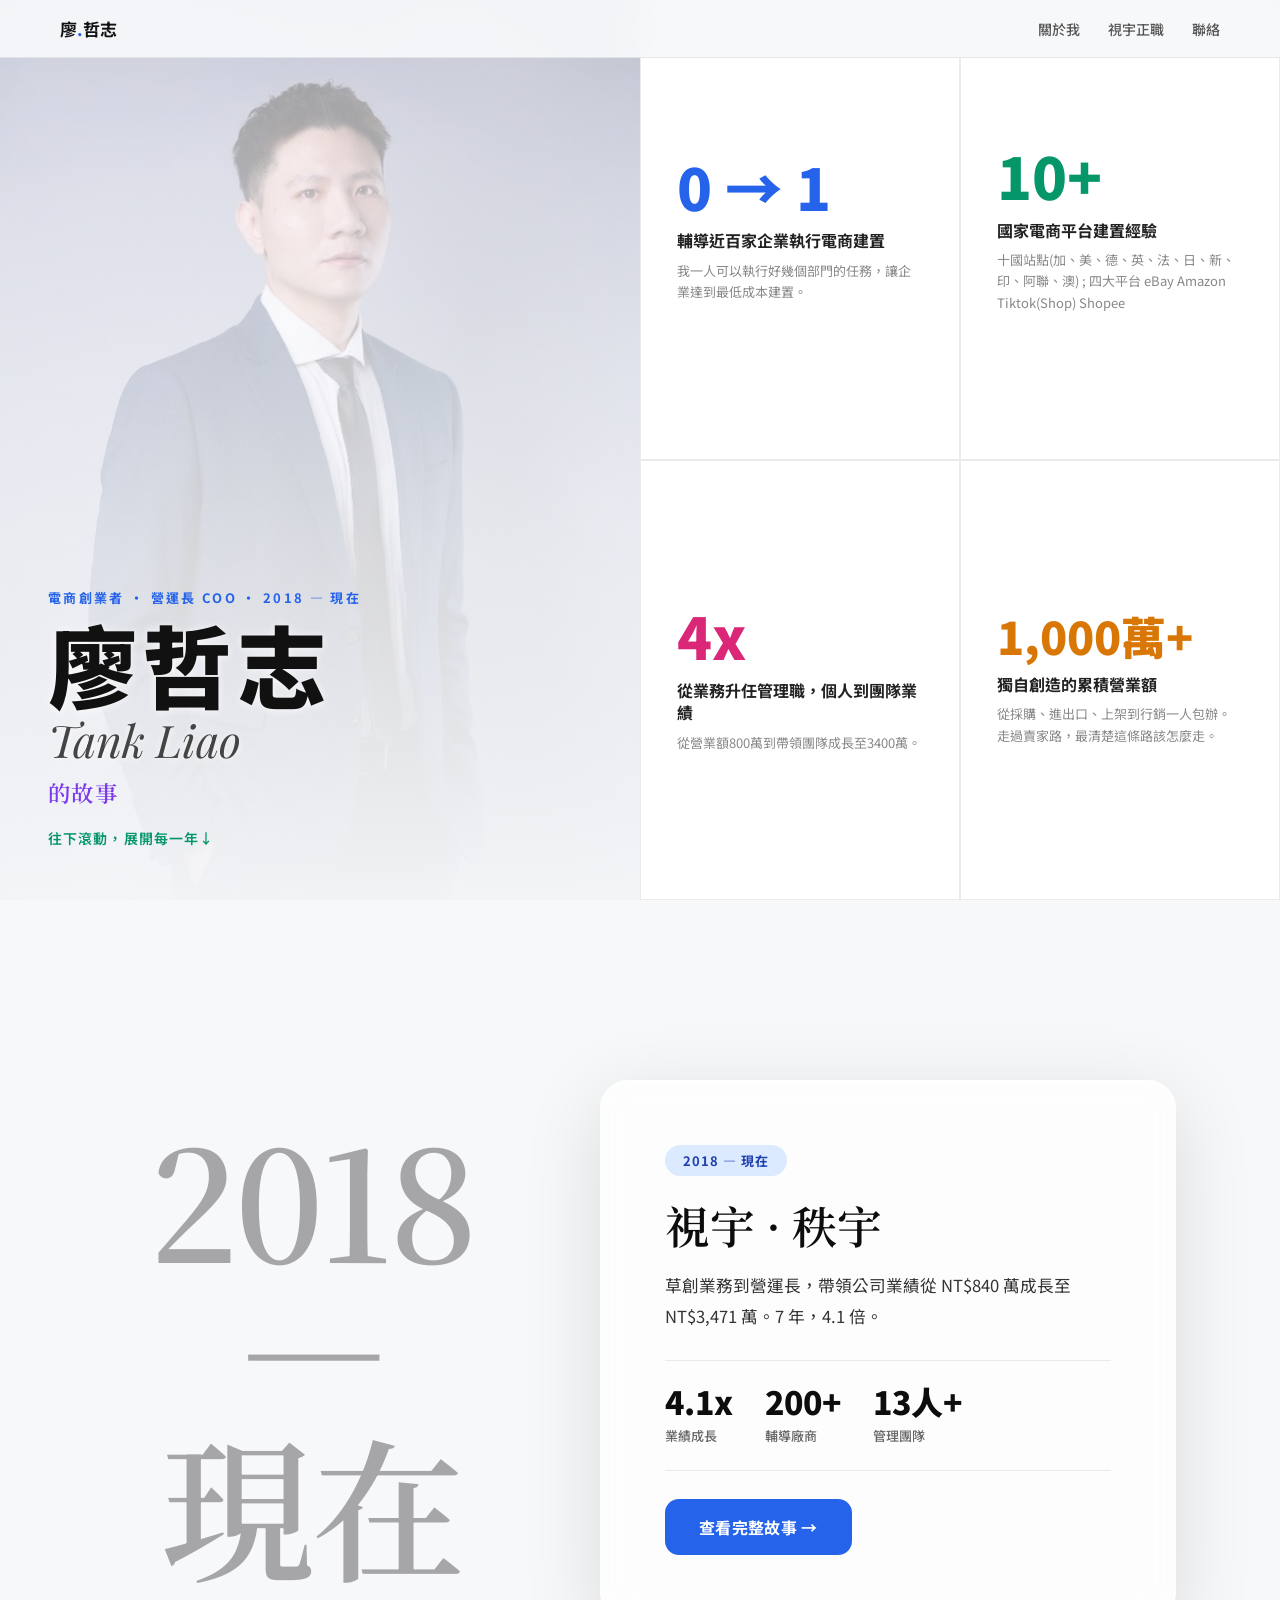
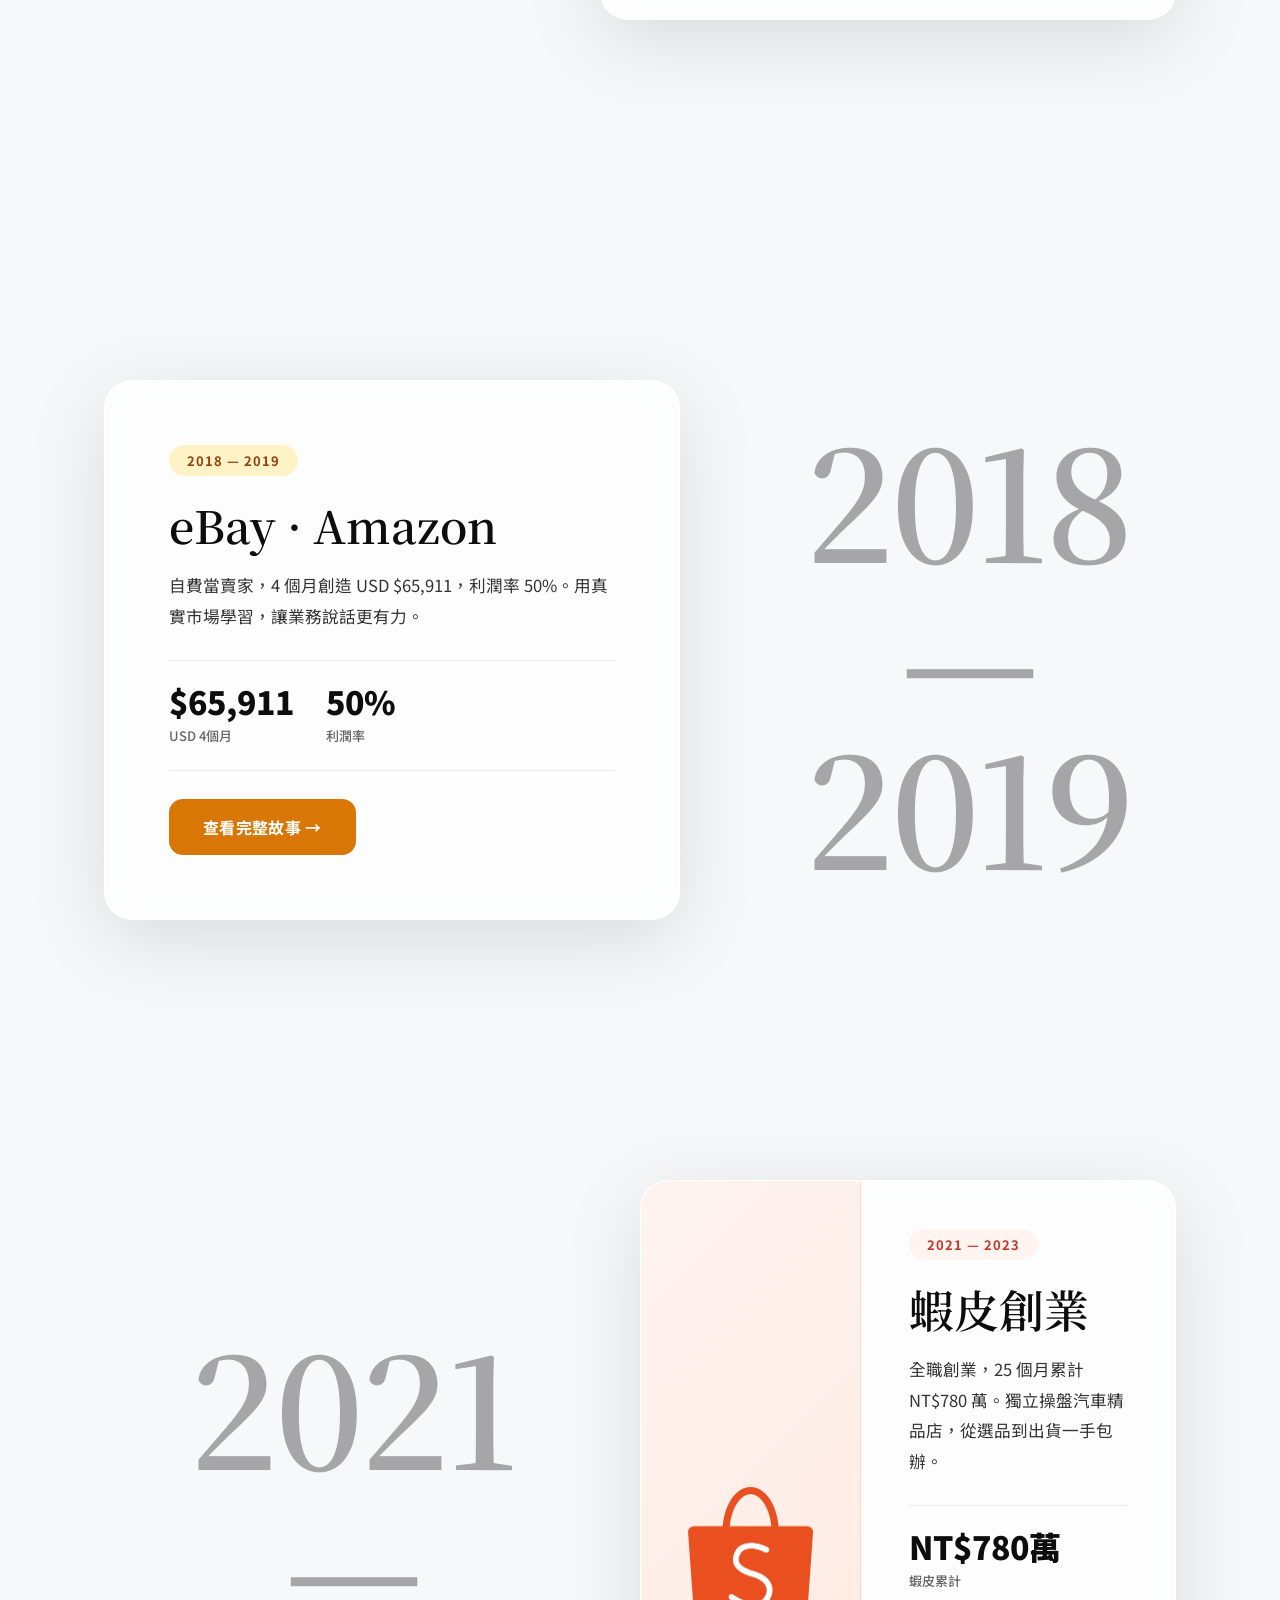
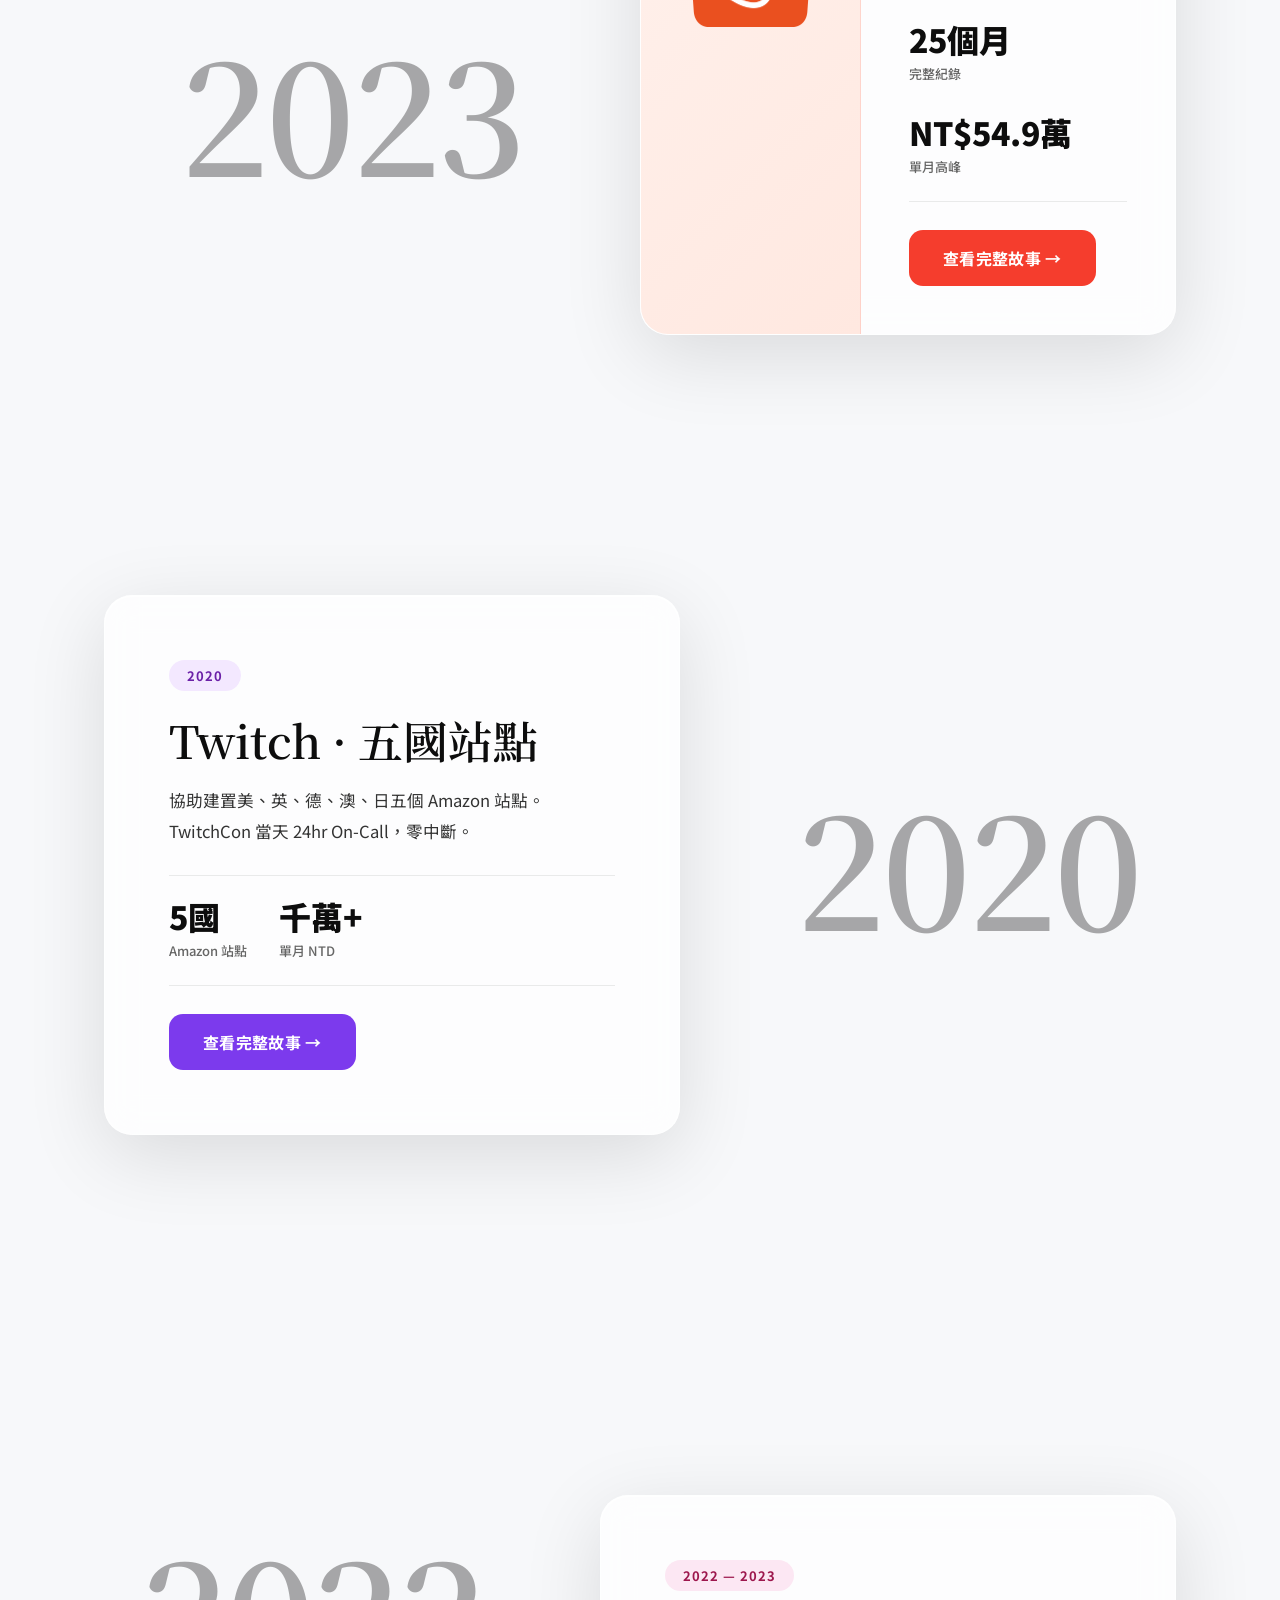
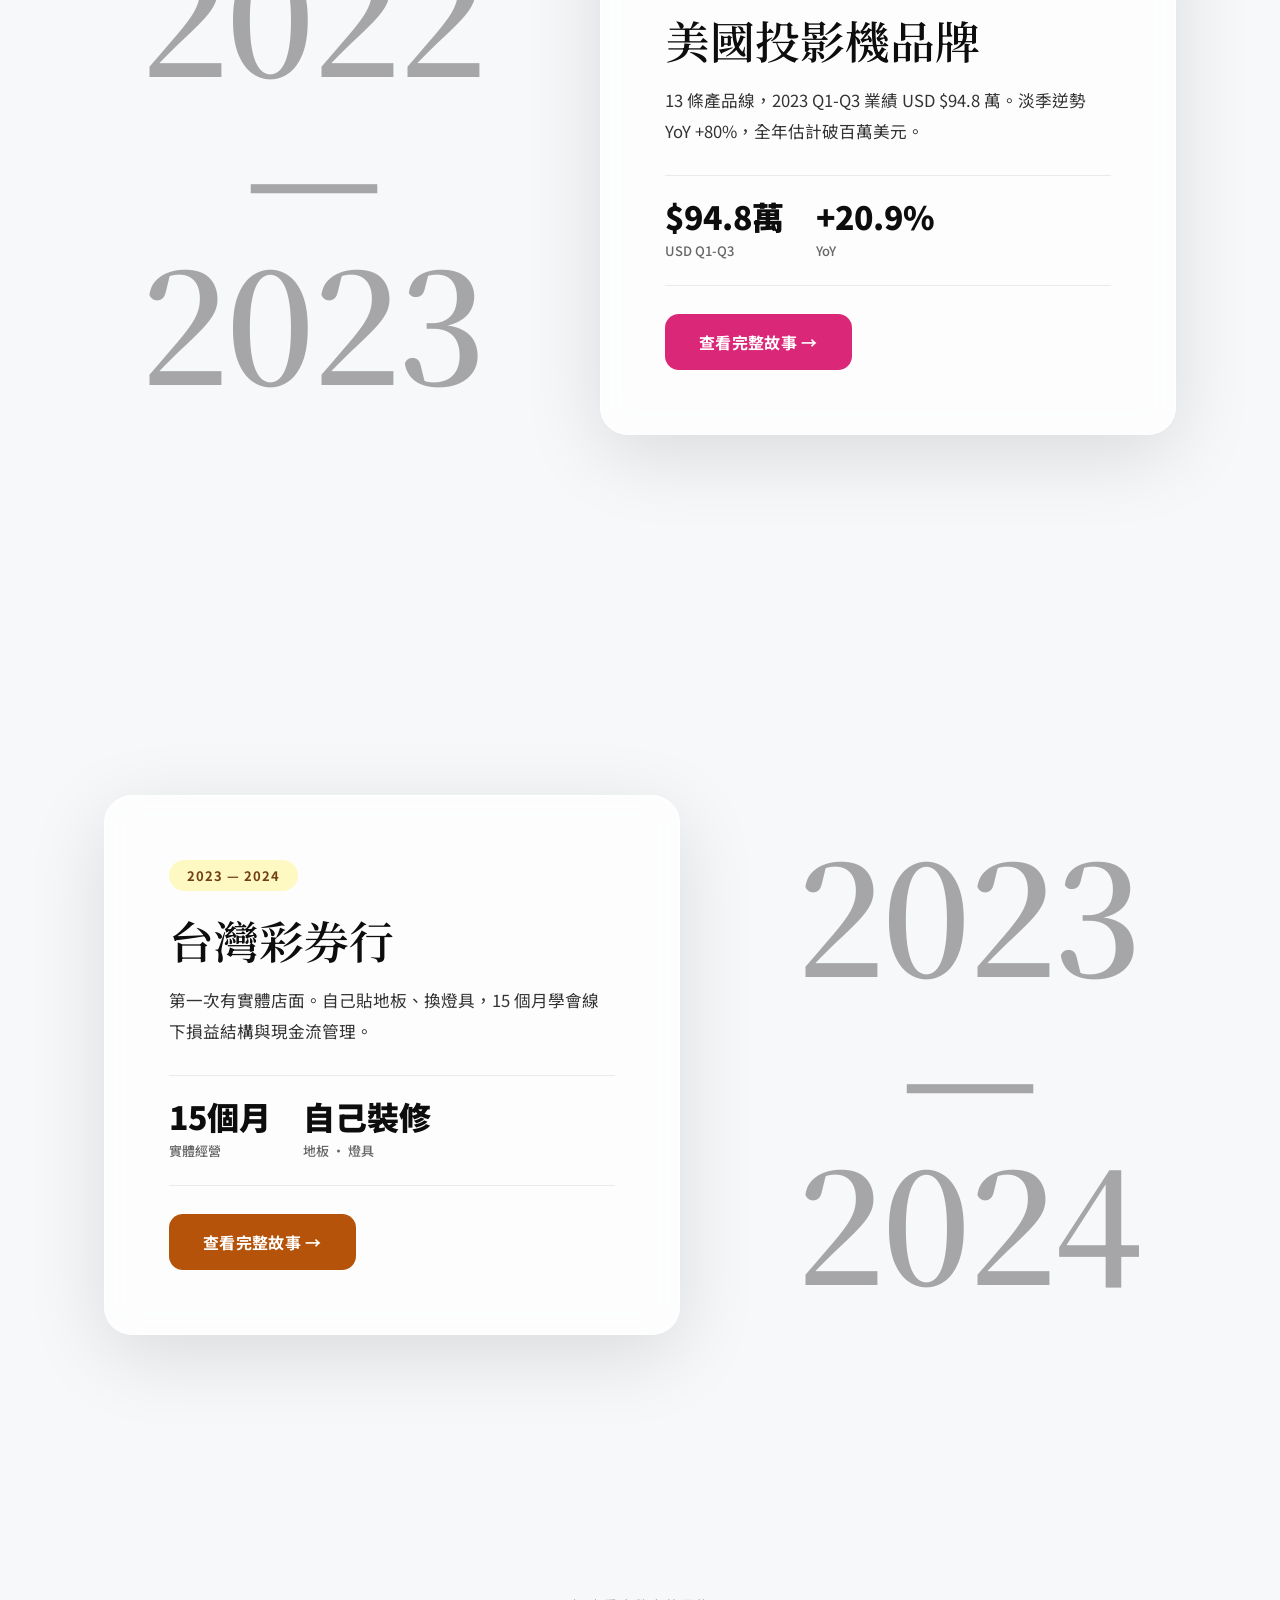
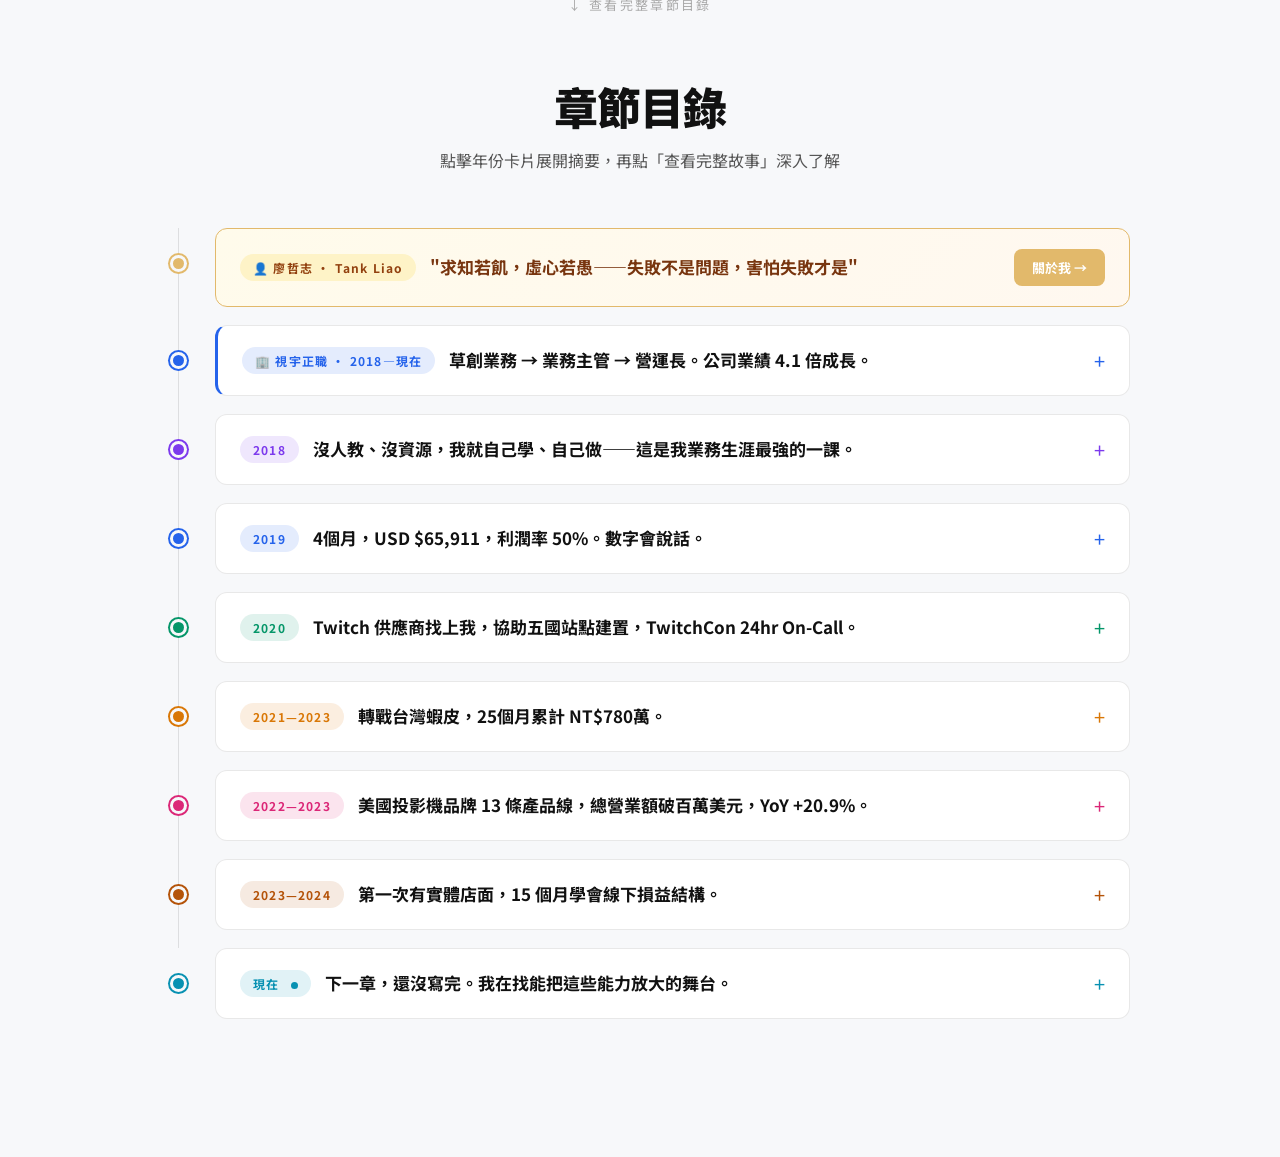
==== index.html @ b60894d0 "Add files via upload" ====
<!DOCTYPE html>
<html lang="zh-TW">
<head>
<meta charset="UTF-8">
<meta name="viewport" content="width=device-width, initial-scale=1.0">
<title>廖哲志 Tank Liao</title>
<link href="https://fonts.googleapis.com/css2?family=Noto+Sans+TC:wght@300;400;500;700;900&family=Noto+Serif+TC:wght@400;600&family=Playfair+Display:ital,wght@1,400;1,700&display=swap" rel="stylesheet">
<link rel="stylesheet" href="style.css">
<style>
*{box-sizing:border-box;margin:0;padding:0;}
body{background:#F7F8FA;font-family:'Noto Sans TC',sans-serif;overflow-x:hidden;}
#pb{position:fixed;top:0;left:0;height:3px;width:0;background:linear-gradient(90deg,#2563eb,#db2777,#d97706);z-index:999;}
.snav{position:fixed;top:0;left:0;right:0;z-index:300;padding:16px 60px;display:flex;align-items:center;justify-content:space-between;background:rgba(247,248,250,0.93);backdrop-filter:blur(20px);border-bottom:1px solid rgba(0,0,0,0.07);}
.snav a.logo{font-size:17px;font-weight:700;color:#111;text-decoration:none;}
.snav a.logo span{color:#2563eb;}
.snav-links{display:flex;gap:28px;}
.snav-links a{font-size:14px;font-weight:500;color:#555;text-decoration:none;transition:color .2s;}
.snav-links a:hover{color:#111;}

/* BIG BG */
.bg{position:fixed;inset:0;z-index:0;display:grid;grid-template-columns:repeat(3,1fr);grid-template-rows:repeat(2,1fr);background:#F7F8FA;pointer-events:none;}
.bc{overflow:hidden;display:flex;align-items:center;justify-content:center;opacity:0.04;filter:grayscale(100%) contrast(0.8);transition:opacity .9s ease,filter .9s ease;}
.bc.lit{opacity:0.6;filter:grayscale(0%) contrast(1.1) drop-shadow(0 0 40px rgba(0,0,0,0.08));}
.bc img{width:100%;height:100%;object-fit:contain;transform:scale(1.3);}
.bc-fb{width:100%;height:100%;display:flex;flex-direction:column;align-items:center;justify-content:center;gap:12px;transform:scale(1.2);}
.bc-fb .t{font-size:clamp(60px,9vw,130px);font-weight:900;letter-spacing:-0.02em;line-height:1;}
.bc-fb .s{font-size:clamp(14px,1.5vw,20px);font-weight:700;letter-spacing:.1em;color:#555;}

/* FG */
.fg{position:relative;z-index:1;}

/* HERO */
.hero{min-height:100vh;display:grid;grid-template-columns:1fr 1fr;align-items:center;padding:0;gap:0;}
.hl{position:relative;height:100vh;overflow:hidden;background:#F7F8FA;}
.hl-photo{width:100%;height:100%;object-fit:cover;object-position:center top;display:block;opacity:0.45;}
.hl-overlay{position:absolute;inset:0;background:linear-gradient(to bottom,rgba(247,248,250,0.15) 0%,rgba(247,248,250,0.7) 60%,rgba(247,248,250,0.95) 100%);}
.hl-text{position:absolute;bottom:52px;left:48px;right:48px;}
.eyebrow{font-size:13px;font-weight:700;letter-spacing:.18em;text-transform:uppercase;color:#2563eb;margin-bottom:12px;}
.name-zh{font-family:'Noto Sans TC',sans-serif;font-size:clamp(3rem,7vw,6rem);font-weight:900;color:#111;letter-spacing:.05em;line-height:1;margin-bottom:6px;text-shadow:0 1px 8px rgba(255,255,255,0.8);}
.name-en{font-family:'Playfair Display',serif;font-style:italic;font-size:clamp(1.4rem,3.5vw,2.8rem);font-weight:400;color:#444;margin-bottom:12px;line-height:1.1;text-shadow:0 1px 6px rgba(255,255,255,0.8);}
.subtitle{font-family:'Noto Serif TC',serif;font-size:clamp(1rem,1.8vw,1.4rem);font-weight:600;color:#7c3aed;letter-spacing:.06em;margin-bottom:20px;}
.quote{font-family:'Noto Serif TC',serif;font-size:clamp(14px,1.4vw,17px);font-style:italic;color:#666;border-left:4px solid #e2b96b;padding:4px 0 4px 18px;line-height:2;margin-bottom:40px;max-width:460px;}
.shint{display:flex;flex-direction:column;align-items:flex-start;gap:8px;font-size:14px;color:#059669;letter-spacing:.08em;font-weight:600;}
.sline{display:none;}.shint span::after{content:" ↓";animation:bob 2s ease-in-out infinite;display:inline-block;}
@keyframes bob{0%,100%{opacity:.4;transform:scaleY(1);}50%{opacity:1;transform:scaleY(1.3);}}

.hr{display:grid;grid-template-columns:1fr 1fr;height:100vh;}
.sc{background:#fff;border:0.5px solid rgba(0,0,0,0.08);padding:44px 36px;display:flex;flex-direction:column;justify-content:center;transition:background .2s;position:relative;}
.sc:hover{background:#f8f9ff;}
.sv{font-size:clamp(32px,4.5vw,58px);font-weight:900;line-height:1;margin-bottom:14px;}
.sl{font-size:16px;color:#222;font-weight:700;line-height:1.4;margin-bottom:8px;}
.sc-tip{font-size:13px;color:#888;line-height:1.65;}

/* STORY */
.ss{min-height:100vh;display:grid;grid-template-columns:1fr 1fr;align-items:center;padding:60px 5%;gap:0;}
.ss-yr{display:flex;align-items:center;justify-content:center;padding:40px;}
.ss-yr-txt{font-family:'Noto Serif TC',serif;font-size:clamp(5rem,12vw,10rem);font-weight:600;color:#111;opacity:0.35;line-height:1;letter-spacing:-0.02em;text-align:center;user-select:none;}
.ss-card{display:flex;align-items:center;justify-content:center;padding:40px;}
.ss.even .ss-yr{order:2;}
.ss.even .ss-card{order:1;}
.scard{
  width:45vw;max-width:600px;min-width:320px;
  background:rgba(255,255,255,0.75);
  backdrop-filter:blur(16px);
  -webkit-backdrop-filter:blur(16px);
  border:1px solid rgba(255,255,255,0.55);
  border-radius:28px;
  padding:4rem;
  box-shadow:0 20px 80px rgba(0,0,0,0.12),inset 0 1px 0 rgba(255,255,255,0.8);
  opacity:0;transform:translateY(40px);
  transition:opacity .7s ease,transform .7s ease;
}
.scard.visible{opacity:1;transform:translateY(0);}
.stag{display:inline-block;font-size:13px;font-weight:700;letter-spacing:.08em;padding:6px 18px;border-radius:100px;margin-bottom:22px;}
.stit{font-family:'Noto Serif TC',serif;font-size:clamp(2rem,3.5vw,3rem);font-weight:600;color:#0d0d0d;margin-bottom:18px;line-height:1.2;}
.sdesc{font-size:clamp(1rem,1.3vw,1.25rem);color:#333;line-height:1.85;margin-bottom:28px;}
.snums{display:flex;gap:32px;padding:24px 0;border-top:1px solid rgba(0,0,0,0.08);border-bottom:1px solid rgba(0,0,0,0.08);margin-bottom:28px;flex-wrap:wrap;}
.snum strong{font-size:clamp(1.6rem,2.5vw,2.2rem);font-weight:900;color:#0d0d0d;display:block;margin-bottom:5px;line-height:1;}
.snum span{font-size:13px;color:#666;font-weight:500;}
.sbtn{display:inline-flex;align-items:center;gap:10px;padding:16px 34px;color:#fff;font-size:16px;font-weight:700;border-radius:14px;text-decoration:none;transition:opacity .2s,transform .2s;letter-spacing:.02em;}
.sbtn:hover{opacity:.88;transform:translateY(-3px);}
.divider{text-align:center;padding:80px 20px 20px;font-size:13px;color:#aaa;letter-spacing:.18em;}

/* TIMELINE */
.tls{padding:40px 60px 120px;max-width:1100px;margin:0 auto;}
.tlh{text-align:center;margin-bottom:56px;}
.tlh h2{font-family:'Noto Sans TC',sans-serif;font-size:clamp(28px,4vw,44px);font-weight:900;letter-spacing:-.02em;color:#111;}
.tlh p{font-size:16px;color:#555;margin-top:10px;}
.chs{display:flex;flex-direction:column;}
.ch{position:relative;border-left:1px solid rgba(0,0,0,0.1);margin-left:28px;padding-left:36px;padding-bottom:4px;}
.ch:last-child{border-left-color:transparent;}
.ch::before{content:'';position:absolute;left:-6px;top:30px;width:11px;height:11px;border-radius:50%;background:var(--dc);box-shadow:0 0 0 3px #F7F8FA,0 0 0 5px var(--dc);z-index:1;}
.ch.open::before{box-shadow:0 0 0 3px #F7F8FA,0 0 12px var(--dc),0 0 0 5px var(--dc);}
.chcard{background:#fff;border:1px solid rgba(0,0,0,0.09);border-radius:12px;margin-bottom:14px;overflow:hidden;transition:border-color .25s,box-shadow .25s;}
.chcard:hover{border-color:var(--dc);}
.ch.open .chcard{border-color:var(--dc);box-shadow:0 0 24px -8px var(--dc);}
.ctop{display:grid;grid-template-columns:auto 1fr auto;gap:14px;align-items:center;padding:20px 24px;cursor:pointer;user-select:none;}
.cyr{font-size:12px;font-weight:700;letter-spacing:.1em;color:var(--dc);background:color-mix(in srgb,var(--dc) 12%,transparent);padding:5px 13px;border-radius:100px;white-space:nowrap;flex-shrink:0;}
.cpunch{font-size:clamp(14px,1.6vw,17px);font-weight:700;line-height:1.4;color:#111;}
.ctog{font-size:20px;color:var(--dc);flex-shrink:0;transition:transform .35s cubic-bezier(.34,1.56,.64,1);}
.ch.open .ctog{transform:rotate(45deg);}
.exp{max-height:0;overflow:hidden;transition:max-height .5s cubic-bezier(.16,1,.3,1);}
.ch.open .exp{max-height:400px;}
.expin{border-top:1px solid rgba(0,0,0,0.07);padding:18px 24px 22px;display:grid;grid-template-columns:1fr auto;gap:18px;align-items:end;}
.exsum{font-size:15px;line-height:1.85;color:#333;}
.exsum strong{color:#111;font-weight:700;}
.exkpis{display:flex;flex-wrap:wrap;gap:8px;margin-top:12px;}
.exkpi{font-size:12px;padding:4px 12px;border-radius:100px;background:color-mix(in srgb,var(--dc) 10%,transparent);color:var(--dc);font-weight:600;}
.dlink{display:inline-flex;align-items:center;gap:7px;padding:11px 20px;background:var(--dc);color:#fff;font-size:13px;font-weight:700;border-radius:8px;text-decoration:none;white-space:nowrap;flex-shrink:0;transition:opacity .2s,transform .2s;}
.dlink:hover{opacity:.88;transform:translateY(-2px);}
.pulse{display:inline-block;width:7px;height:7px;border-radius:50%;background:var(--dc);margin-left:7px;vertical-align:middle;animation:p 1.8s ease-in-out infinite;}
@keyframes p{0%,100%{opacity:1}50%{opacity:.2}}
.reveal{opacity:0;transform:translateY(20px);transition:opacity .6s ease,transform .6s ease;}
.reveal.visible{opacity:1;transform:translateY(0);}

.ss-shopee .ss-card{padding:20px 40px 20px 0;}
.scard-shopee{width:100%;max-width:780px;padding:0;overflow:hidden;}
.shopee-inner{display:grid;grid-template-columns:220px 1fr;min-height:420px;}
.shopee-logo-col{background:linear-gradient(135deg,#fff4f0,#ffe8e0);display:flex;align-items:center;justify-content:center;padding:40px 24px;border-right:1px solid rgba(245,61,45,0.15);flex-shrink:0;}
.shopee-logo-box{display:flex;flex-direction:column;align-items:center;justify-content:center;width:100%;height:100%;}
.shopee-logo-box img{width:140px;height:140px;object-fit:contain;}
.shopee-logo-fallback{display:flex;flex-direction:column;align-items:center;justify-content:center;}
.shopee-content-col{padding:3rem 3rem;}

@media(max-width:900px){
  .snav{padding:14px 20px;}.snav-links{display:none;}
  .hero{grid-template-columns:1fr;padding:80px 6% 60px;gap:40px;}
  .hero{grid-template-columns:1fr;}
  .hl{height:60vh;}
  .hr{grid-template-columns:1fr 1fr;height:auto;}
  .sc{padding:28px 20px;}
  .sv{font-size:clamp(26px,6vw,40px);}
  .ss{grid-template-columns:1fr;padding:40px 5%;}
  .ss-yr{display:none;}
  .ss-card{padding:20px;}
  .ss.even .ss-card{order:0;}
  .ss-shopee .ss-card{padding:0 !important;}
  .shopee-inner{grid-template-columns:1fr;}
  .shopee-logo-col{padding:32px;min-height:180px;}
  .shopee-content-col{padding:1.75rem;}
  .scard{width:100%;min-width:0;padding:2rem 1.75rem;}
  .stit{font-size:1.8rem;}
  .sdesc{font-size:1rem;}
  .snum strong{font-size:1.5rem;}
  .tls{padding:20px 20px 80px;}
  .ctop{grid-template-columns:1fr auto;}.cyr{display:none;}
  .expin{grid-template-columns:1fr;}.dlink{width:100%;justify-content:center;}
}
</style>
</head>
<body>
<div id="pb"></div>

<!-- BIG BG GRID -->
<div class="bg" id="bg">
  <div class="bc" id="bc0">
    <img src="images/logo-siyu.png" alt=""
      onerror="this.parentNode.innerHTML='<div class=bc-fb><div class=t style=color:#2563eb>秩宇</div><div class=s>WISER</div></div>'">
  </div>
  <div class="bc" id="bc1">
    <img src="images/logo-ebay.png" alt=""
      onerror="this.parentNode.innerHTML='<div class=bc-fb><div class=t style=color:#e53238>eBay</div></div>'">
  </div>
  <div class="bc" id="bc2">
    <img src="images/logo-amazon.png" alt=""
      onerror="this.parentNode.innerHTML='<div class=bc-fb><div class=t style=color:#ff9900>amazon</div></div>'">
  </div>
  <div class="bc" id="bc3">
    <img src="images/logo-twitch.png" alt=""
      onerror="this.parentNode.innerHTML='<div class=bc-fb><div class=t style=color:#9147ff>Twitch</div></div>'">
  </div>
  <div class="bc" id="bc4">
    <img src="images/logo-projector.jpg" alt=""
      onerror="this.parentNode.innerHTML='<div class=bc-fb><div class=t>📽</div><div class=s>投影幕品牌</div></div>'">
  </div>
  <div class="bc" id="bc5">
    <img src="images/logo-lottery.jpg" alt=""
      onerror="this.parentNode.innerHTML='<div class=bc-fb><div class=t>🎫</div><div class=s>台灣彩券</div></div>'">
  </div>
</div>

<!-- FG -->
<div class="fg">
  <nav class="snav">
    <a href="index.html" class="logo">廖<span>.</span>哲志</a>
    <div class="snav-links">
      <a href="about.html">關於我</a>
      <a href="siyu.html">視宇正職</a>
      <a href="contact.html">聯絡</a>
    </div>
  </nav>

  <section class="hero" id="hero">
    <div class="hl">
      <img class="hl-photo" src="images/profile-photo.jpg" alt="廖哲志 Tank Liao">
      <div class="hl-overlay"></div>
      <div class="hl-text">
        <div class="eyebrow">電商創業者 · 營運長 COO · 2018 — 現在</div>
        <div class="name-zh">廖哲志</div>
        <div class="name-en">Tank Liao</div>
        <div class="subtitle">的故事</div>
        <div class="shint"><span>往下滾動，展開每一年</span><div class="sline"></div></div>
      </div>
    </div>
    <div class="hr">
      <div class="sc" style="border-bottom:0.5px solid rgba(0,0,0,0.08);border-right:0.5px solid rgba(0,0,0,0.08);">
        <div class="sv" style="color:#2563eb">0 → 1</div>
        <div class="sl">輔導近百家企業執行電商建置</div>
        <div class="sc-tip">我一人可以執行好幾個部門的任務，讓企業達到最低成本建置。</div>
      </div>
      <div class="sc" style="border-bottom:0.5px solid rgba(0,0,0,0.08);">
        <div class="sv" style="color:#059669">10+</div>
        <div class="sl">國家電商平台建置經驗</div>
        <div class="sc-tip">十國站點(加、美、德、英、法、日、新、印、阿聯、澳) ; 四大平台 eBay Amazon Tiktok(Shop) Shopee</div>
      </div>
      <div class="sc" style="border-right:0.5px solid rgba(0,0,0,0.08);">
        <div class="sv" style="color:#db2777">4x</div>
        <div class="sl">從業務升任管理職，個人到團隊業績</div>
        <div class="sc-tip">從營業額800萬到帶領團隊成長至3400萬。</div>
      </div>
      <div class="sc">
        <div class="sv" style="color:#d97706;font-size:clamp(26px,3.5vw,46px)">1,000萬+</div>
        <div class="sl">獨自創造的累積營業額</div>
        <div class="sc-tip">從採購、進出口、上架到行銷一人包辦。走過賣家路，最清楚這條路該怎麼走。</div>
      </div>
    </div>
  </section>

  <!-- s1: odd → yr left, card right | logos: 0(視宇) -->
  <section class="ss" data-target-logos="0">
    <div class="ss-yr"><div class="ss-yr-txt">2018<br>—<br>現在</div></div>
    <div class="ss-card"><div class="scard">
      <div class="stag" style="background:#dbeafe;color:#1e40af">2018 — 現在</div>
      <div class="stit">視宇 · 秩宇</div>
      <div class="sdesc">草創業務到營運長，帶領公司業績從 NT$840 萬成長至 NT$3,471 萬。7 年，4.1 倍。</div>
      <div class="snums">
        <div class="snum"><strong>4.1x</strong><span>業績成長</span></div>
        <div class="snum"><strong>200+</strong><span>輔導廠商</span></div>
        <div class="snum"><strong>13人+</strong><span>管理團隊</span></div>
      </div>
      <a href="siyu.html" class="sbtn" style="background:#2563eb">查看完整故事 →</a>
    </div></div>
  </section>

  <!-- s2: even → card left, yr right | logos: 1(eBay)+2(Amazon) -->
  <section class="ss even" data-target-logos="1,2">
    <div class="ss-card"><div class="scard">
      <div class="stag" style="background:#fef3c7;color:#92400e">2018 — 2019</div>
      <div class="stit">eBay · Amazon</div>
      <div class="sdesc">自費當賣家，4 個月創造 USD $65,911，利潤率 50%。用真實市場學習，讓業務說話更有力。</div>
      <div class="snums">
        <div class="snum"><strong>$65,911</strong><span>USD 4個月</span></div>
        <div class="snum"><strong>50%</strong><span>利潤率</span></div>
      </div>
      <a href="2019.html" class="sbtn" style="background:#d97706">查看完整故事 →</a>
    </div></div>
    <div class="ss-yr"><div class="ss-yr-txt">2018<br>—<br>2019</div></div>
  </section>

  <!-- s3: 蝦皮特殊版型 — 左側年份浮水印 + 右側寬卡(內含蝦皮logo) -->
  <section class="ss ss-shopee" data-target-logos="">
    <div class="ss-yr"><div class="ss-yr-txt">2021<br>—<br>2023</div></div>
    <div class="ss-card ss-card-wide"><div class="scard scard-shopee">
      <div class="shopee-inner">
        <div class="shopee-logo-col">
          <div class="shopee-logo-box">
            <img src="images/logo-shopee.png" alt="蝦皮"
              onerror="this.style.display='none';this.nextElementSibling.style.display='flex'">
            <div class="shopee-logo-fallback" style="display:none;">
              <div style="font-size:clamp(3rem,6vw,5.5rem);font-weight:900;color:#f53d2d;line-height:1;">蝦皮</div>
              <div style="font-size:clamp(0.9rem,1.5vw,1.2rem);font-weight:700;color:#ff6633;letter-spacing:.1em;margin-top:8px;">Shopee</div>
            </div>
          </div>
        </div>
        <div class="shopee-content-col">
          <div class="stag" style="background:#fff4f0;color:#c0392b">2021 — 2023</div>
          <div class="stit">蝦皮創業</div>
          <div class="sdesc">全職創業，25 個月累計 NT$780 萬。獨立操盤汽車精品店，從選品到出貨一手包辦。</div>
          <div class="snums">
            <div class="snum"><strong>NT$780萬</strong><span>蝦皮累計</span></div>
            <div class="snum"><strong>25個月</strong><span>完整紀錄</span></div>
            <div class="snum"><strong>NT$54.9萬</strong><span>單月高峰</span></div>
          </div>
          <a href="shopee.html" class="sbtn" style="background:#f53d2d">查看完整故事 →</a>
        </div>
      </div>
    </div></div>
  </section>

  <!-- s4: even → card left, yr right | logos: 2(Amazon)+3(Twitch) -->
  <section class="ss even" data-target-logos="2,3">
    <div class="ss-card"><div class="scard">
      <div class="stag" style="background:#f3e8ff;color:#6b21a8">2020</div>
      <div class="stit">Twitch · 五國站點</div>
      <div class="sdesc">協助建置美、英、德、澳、日五個 Amazon 站點。TwitchCon 當天 24hr On-Call，零中斷。</div>
      <div class="snums">
        <div class="snum"><strong>5國</strong><span>Amazon 站點</span></div>
        <div class="snum"><strong>千萬+</strong><span>單月 NTD</span></div>
      </div>
      <a href="2020.html" class="sbtn" style="background:#7c3aed">查看完整故事 →</a>
    </div></div>
    <div class="ss-yr"><div class="ss-yr-txt">2020</div></div>
  </section>

  <!-- s5: odd → yr left, card right | logos: 4(投影幕)+2(Amazon) -->
  <section class="ss" data-target-logos="2,4">
    <div class="ss-yr"><div class="ss-yr-txt">2022<br>—<br>2023</div></div>
    <div class="ss-card"><div class="scard">
      <div class="stag" style="background:#fce7f3;color:#9d174d">2022 — 2023</div>
      <div class="stit">美國投影機品牌</div>
      <div class="sdesc">13 條產品線，2023 Q1-Q3 業績 USD $94.8 萬。淡季逆勢 YoY +80%，全年估計破百萬美元。</div>
      <div class="snums">
        <div class="snum"><strong>$94.8萬</strong><span>USD Q1-Q3</span></div>
        <div class="snum"><strong>+20.9%</strong><span>YoY</span></div>
      </div>
      <a href="us-client.html" class="sbtn" style="background:#db2777">查看完整故事 →</a>
    </div></div>
  </section>

  <!-- s6: even → card left, yr right | logos: 5(彩券) -->
  <section class="ss even" data-target-logos="5">
    <div class="ss-card"><div class="scard">
      <div class="stag" style="background:#fef9c3;color:#713f12">2023 — 2024</div>
      <div class="stit">台灣彩券行</div>
      <div class="sdesc">第一次有實體店面。自己貼地板、換燈具，15 個月學會線下損益結構與現金流管理。</div>
      <div class="snums">
        <div class="snum"><strong>15個月</strong><span>實體經營</span></div>
        <div class="snum"><strong>自己裝修</strong><span>地板 · 燈具</span></div>
      </div>
      <a href="lottery.html" class="sbtn" style="background:#b45309">查看完整故事 →</a>
    </div></div>
    <div class="ss-yr"><div class="ss-yr-txt">2023<br>—<br>2024</div></div>
  </section>

  <div class="divider">↓ 查看完整章節目錄</div>

  <div class="tls" id="tlSection">
    <div class="tlh reveal"><h2>章節目錄</h2><p>點擊年份卡片展開摘要，再點「查看完整故事」深入了解</p></div>
    <div class="chs">

      <div class="ch reveal" style="--dc:#e2b96b">
        <div class="chcard" style="background:linear-gradient(135deg,#fffbeb,#fff8f0);border:1.5px solid #e2b96b;">
          <div class="ctop" style="cursor:default;">
            <div class="cyr" style="color:#92400e;background:#fef3c7;">👤 廖哲志 · Tank Liao</div>
            <div class="cpunch" style="color:#78350f;">"求知若飢，虛心若愚——失敗不是問題，害怕失敗才是"</div>
            <a href="about.html" style="display:inline-flex;align-items:center;gap:6px;padding:9px 18px;background:#e2b96b;color:#fff;font-size:13px;font-weight:700;border-radius:8px;text-decoration:none;white-space:nowrap;flex-shrink:0;">關於我 →</a>
          </div>
        </div>
      </div>

      <div class="ch reveal" style="--dc:#2563eb">
        <div class="chcard" style="border-left:3px solid #2563eb;">
          <div class="ctop" onclick="toggle(this)">
            <div class="cyr">🏢 視宇正職 · 2018—現在</div>
            <div class="cpunch">草創業務 → 業務主管 → 營運長。公司業績 4.1 倍成長。</div>
            <div class="ctog">+</div>
          </div>
          <div class="exp"><div class="expin">
            <div><div class="exsum">2018年加入視宇，2023年回歸升任<strong>業務主管</strong>，2024年升任<strong>營運長（COO）</strong>。回歸當年 YoY <strong>+86.5%</strong>。</div>
            <div class="exkpis"><span class="exkpi">NT$3,471萬 2025</span><span class="exkpi">+86.5% 回歸當年</span><span class="exkpi">COO</span></div></div>
            <a href="siyu.html" class="dlink">查看完整故事 →</a>
          </div></div>
        </div>
      </div>

      <div class="ch reveal" style="--dc:#7c3aed">
        <div class="chcard"><div class="ctop" onclick="toggle(this)">
          <div class="cyr">2018</div>
          <div class="cpunch">沒人教、沒資源，我就自己學、自己做——這是我業務生涯最強的一課。</div>
          <div class="ctog">+</div>
        </div><div class="exp"><div class="expin">
          <div><div class="exsum">自費成為 <strong>Amazon + eBay 賣家</strong>，用真實虧損和獲利逼自己搞懂每一個環節。</div>
          <div class="exkpis"><span class="exkpi">Amazon</span><span class="exkpi">eBay</span><span class="exkpi">選品研究</span></div></div>
          <a href="2018.html" class="dlink">查看完整故事 →</a>
        </div></div></div>
      </div>

      <div class="ch reveal" style="--dc:#2563eb">
        <div class="chcard"><div class="ctop" onclick="toggle(this)">
          <div class="cyr">2019</div>
          <div class="cpunch">4個月，USD $65,911，利潤率 50%。數字會說話。</div>
          <div class="ctog">+</div>
        </div><div class="exp"><div class="expin">
          <div><div class="exsum">單月穩定在 <strong>USD $14,000–$18,720</strong>，所有數據截圖均有留存。</div>
          <div class="exkpis"><span class="exkpi">$65,911 USD</span><span class="exkpi">50% 利潤率</span></div></div>
          <a href="2019.html" class="dlink">查看完整故事 →</a>
        </div></div></div>
      </div>

      <div class="ch reveal" style="--dc:#059669">
        <div class="chcard"><div class="ctop" onclick="toggle(this)">
          <div class="cyr">2020</div>
          <div class="cpunch">Twitch 供應商找上我，協助五國站點建置，TwitchCon 24hr On-Call。</div>
          <div class="ctog">+</div>
        </div><div class="exp"><div class="expin">
          <div><div class="exsum">建置美、英、德、澳、日五站，12月破 <strong>千萬 NTD</strong> 單月業績。</div>
          <div class="exkpis"><span class="exkpi">5國站點</span><span class="exkpi">24hr On-Call</span><span class="exkpi">千萬 NTD</span></div></div>
          <a href="2020.html" class="dlink">查看完整故事 →</a>
        </div></div></div>
      </div>

      <div class="ch reveal" style="--dc:#d97706">
        <div class="chcard"><div class="ctop" onclick="toggle(this)">
          <div class="cyr">2021—2023</div>
          <div class="cpunch">轉戰台灣蝦皮，25個月累計 NT$780萬。</div>
          <div class="ctog">+</div>
        </div><div class="exp"><div class="expin">
          <div><div class="exsum">單月高峰 <strong>NT$54.9萬</strong>，所有月份數據完整紀錄。</div>
          <div class="exkpis"><span class="exkpi">NT$780萬 總計</span><span class="exkpi">高峰 54.9萬</span></div></div>
          <a href="shopee.html" class="dlink">查看完整故事 →</a>
        </div></div></div>
      </div>

      <div class="ch reveal" style="--dc:#db2777">
        <div class="chcard"><div class="ctop" onclick="toggle(this)">
          <div class="cyr">2022—2023</div>
          <div class="cpunch">美國投影機品牌 13 條產品線，總營業額破百萬美元，YoY +20.9%。</div>
          <div class="ctog">+</div>
        </div><div class="exp"><div class="expin">
          <div><div class="exsum">Q1-Q3 達 <strong>USD $94.8萬</strong>，淡季 2、3 月創 <strong>80% YoY 彈跳</strong>。</div>
          <div class="exkpis"><span class="exkpi">$94.8萬 USD</span><span class="exkpi">+20.9% YoY</span></div></div>
          <a href="us-client.html" class="dlink">查看完整故事 →</a>
        </div></div></div>
      </div>

      <div class="ch reveal" style="--dc:#b45309">
        <div class="chcard"><div class="ctop" onclick="toggle(this)">
          <div class="cyr">2023—2024</div>
          <div class="cpunch">第一次有實體店面，15 個月學會線下損益結構。</div>
          <div class="ctog">+</div>
        </div><div class="exp"><div class="expin">
          <div><div class="exsum">獨立經營<strong>台灣彩券行</strong>，自己裝修，建立對管銷成本第一手認識。</div>
          <div class="exkpis"><span class="exkpi">15個月</span><span class="exkpi">實體管銷</span></div></div>
          <a href="lottery.html" class="dlink">查看完整故事 →</a>
        </div></div></div>
      </div>

      <div class="ch reveal" style="--dc:#0891b2">
        <div class="chcard"><div class="ctop" onclick="toggle(this)">
          <div class="cyr">現在 <span class="pulse"></span></div>
          <div class="cpunch">下一章，還沒寫完。我在找能把這些能力放大的舞台。</div>
          <div class="ctog">+</div>
        </div><div class="exp"><div class="expin">
          <div><div class="exsum">6年累積的不只是業績數字，而是在<strong>不同規模下找到成長引擎</strong>的能力。</div>
          <div class="exkpis"><span class="exkpi">跨境電商策略</span><span class="exkpi">多平台營運</span></div></div>
          <a href="contact.html" class="dlink">聯絡我 →</a>
        </div></div></div>
      </div>

    </div>
  </div>
</div>

<script>
window.addEventListener('scroll',()=>{
  document.getElementById('pb').style.width=(window.scrollY/(document.body.scrollHeight-window.innerHeight)*100)+'%';
});
const bcs=document.querySelectorAll('.bc');
const obs=new IntersectionObserver(entries=>{
  entries.forEach(e=>{
    if(e.isIntersecting){
      const raw=(e.target.dataset.targetLogos||'').trim();
      const targets=raw===''?[]:raw.split(',').map(n=>+n.trim()).filter(n=>n>=0&&!isNaN(n));
      bcs.forEach((c,j)=>c.classList.toggle('lit',targets.includes(j)));
      e.target.querySelector('.scard').classList.add('visible');
    }
  });
},{threshold:0.45});
document.querySelectorAll('.ss').forEach(s=>obs.observe(s));
new IntersectionObserver(entries=>{
  entries.forEach(e=>{if(e.isIntersecting)bcs.forEach(c=>c.classList.remove('lit'));});
},{threshold:0.3}).observe(document.getElementById('hero'));
const tl=document.getElementById('tlSection');
if(tl){new IntersectionObserver(entries=>{
  entries.forEach(e=>{if(e.isIntersecting)bcs.forEach(c=>c.classList.remove('lit'));});
},{threshold:0.1}).observe(tl);}
new IntersectionObserver(entries=>{
  entries.forEach(e=>{if(e.isIntersecting)e.target.classList.add('visible');});
},{threshold:0.1}).observe(document.querySelector('.tlh'));
document.querySelectorAll('.ch.reveal').forEach(el=>{
  new IntersectionObserver(entries=>{
    entries.forEach(e=>{if(e.isIntersecting)e.target.classList.add('visible');});
  },{threshold:0.1}).observe(el);
});
function toggle(el){
  const ch=el.closest('.ch');
  const open=ch.classList.contains('open');
  document.querySelectorAll('.ch.open').forEach(c=>c.classList.remove('open'));
  if(!open)ch.classList.add('open');
}
</script>
</body>
</html>
---- style.css ----
/* ── SHARED SITE STYLES — LIGHT THEME ── */
:root {
  --bg: #f5f5f2;
  --surface: #ffffff;
  --border: rgba(0,0,0,0.1);
  --border-strong: rgba(0,0,0,0.2);
  --text: #1a1a18;
  --muted: #555550;
  --card: #ffffff;
  --y2018: #7c3aed;
  --y2019: #2563eb;
  --y2020: #059669;
  --y2021: #d97706;
  --y2022: #db2777;
  --y2023: #b45309;
  --y2024: #0891b2;
}

*, *::before, *::after { box-sizing: border-box; margin: 0; padding: 0; }
html { scroll-behavior: smooth; }

body {
  background: var(--bg);
  color: var(--text);
  font-family: 'Noto Sans TC', sans-serif;
  font-weight: 400;
  min-height: 100vh;
  overflow-x: hidden;
}

/* NAV */
.site-nav {
  position: fixed; top: 0; left: 0; right: 0; z-index: 200;
  padding: 16px 40px; display: flex; align-items: center;
  justify-content: space-between;
  background: rgba(245,245,242,0.95);
  backdrop-filter: blur(16px);
  border-bottom: 1px solid rgba(0,0,0,0.1);
}
.site-nav-back {
  display: flex; align-items: center; gap: 10px;
  font-size: 15px; font-weight: 500; color: #333;
  text-decoration: none; transition: color 0.2s;
}
.site-nav-back:hover { color: #000; }
.site-nav-back .arrow { font-size: 18px; transition: transform 0.2s; }
.site-nav-back:hover .arrow { transform: translateX(-4px); }
.site-nav-title { font-size: 15px; color: #444; font-weight: 500; }
.site-nav-year { font-size: 13px; font-weight: 700; padding: 6px 16px; border-radius: 100px; border: 1.5px solid; }

/* PAGE HERO */
.page-hero { padding: 100px 48px 48px; max-width: 1000px; margin: 0 auto; position: relative; }
.page-hero-eyebrow { font-size: 15px; font-weight: 500; color: #444; margin-bottom: 16px; }
.page-hero-title {
  font-family: 'Noto Sans TC', sans-serif;
  font-size: clamp(36px, 5.5vw, 64px);
  font-weight: 900; line-height: 1.1;
  letter-spacing: -0.02em; margin-bottom: 20px; color: var(--text);
}
.page-hero-sub { font-size: 18px; line-height: 1.9; color: #333; max-width: 600px; font-weight: 400; }
.page-hero-sub strong { color: var(--text); font-weight: 700; }

/* CONTENT */
.page-content { max-width: 1000px; margin: 0 auto; padding: 0 48px 80px; }

/* SECTION LABEL */
.section-block { margin-bottom: 56px; }
.section-block-label { display: flex; align-items: center; gap: 14px; margin-bottom: 24px; }
.section-block-label span {
  font-size: 16px; font-weight: 700; color: #111;
  white-space: nowrap; letter-spacing: 0.01em;
}
.section-block-label::after {
  content: ''; flex: 1; height: 1px; background: rgba(0,0,0,0.15);
}

/* CARDS */
.card-grid { display: grid; grid-template-columns: repeat(auto-fill, minmax(260px, 1fr)); gap: 14px; }
.card {
  background: #fff; border: 1px solid rgba(0,0,0,0.1);
  border-radius: 10px; padding: 22px; transition: all 0.2s;
}
.card:hover { border-color: rgba(0,0,0,0.2); transform: translateY(-2px); }
.card.full { grid-column: 1 / -1; }
.card-label { font-size: 17px; font-weight: 700; letter-spacing: 0.01em; margin-bottom: 10px; }
.card-body { font-size: 15px; line-height: 1.85; color: #333; font-weight: 400; }
.card-body strong { color: #1a1a18; font-weight: 700; }

/* KPI */
.kpi-row { display: flex; gap: 10px; flex-wrap: wrap; }
.kpi { flex: 1; min-width: 110px; text-align: center; background: #fff; border: 1px solid; border-radius: 8px; padding: 18px 10px; }
.kpi-val { font-family: 'Noto Sans TC', sans-serif; font-size: 26px; font-weight: 900; line-height: 1; margin-bottom: 6px; }
.kpi-desc { font-size: 13px; color: #555; font-weight: 400; }

/* REFLECTION */
.reflection-block { padding: 28px 32px; background: #fafaf8; border-radius: 0 8px 8px 0; border-left: 4px solid; }
.reflection-text { font-family: 'Noto Serif TC', serif; font-size: 17px; line-height: 2.1; font-style: italic; color: #222; font-weight: 400; }

/* CHIPS */
.chips { display: flex; flex-wrap: wrap; gap: 10px; }
.chip { font-size: 14px; font-weight: 500; padding: 7px 16px; border-radius: 100px; background: #ebebeb; border: 1px solid rgba(0,0,0,0.1); color: #333; }

/* PAGE NAV */
.page-nav { display: flex; justify-content: space-between; align-items: center; padding: 28px 48px; border-top: 1px solid rgba(0,0,0,0.1); max-width: 1000px; margin: 0 auto; }
.page-nav-btn { font-size: 15px; font-weight: 500; color: #444; text-decoration: none; transition: color 0.2s; background: none; border: none; cursor: pointer; }
.page-nav-btn:hover { color: #000; }

/* INDEX expand summary */
.ch-summary { font-size: 15px; line-height: 1.85; color: #333; font-weight: 400; }
.ch-summary strong { color: #1a1a18; font-weight: 700; }
.expand-summary { font-size: 15px; line-height: 1.85; color: #333; font-weight: 400; }
.expand-summary strong { color: #1a1a18; font-weight: 700; }

/* REVEAL */
.reveal { opacity: 0; transform: translateY(20px); transition: opacity 0.6s ease, transform 0.6s ease; }
.reveal.visible { opacity: 1; transform: translateY(0); }

@keyframes fadeUp {
  from { opacity: 0; transform: translateY(20px); }
  to   { opacity: 1; transform: translateY(0); }
}

@media (max-width: 640px) {
  .site-nav { padding: 14px 20px; }
  .page-hero, .page-content { padding-left: 20px; padding-right: 20px; }
  .page-hero { padding-top: 80px; }
  .card-grid { grid-template-columns: 1fr; }
  .page-nav { padding: 20px; flex-direction: column; gap: 12px; }
}
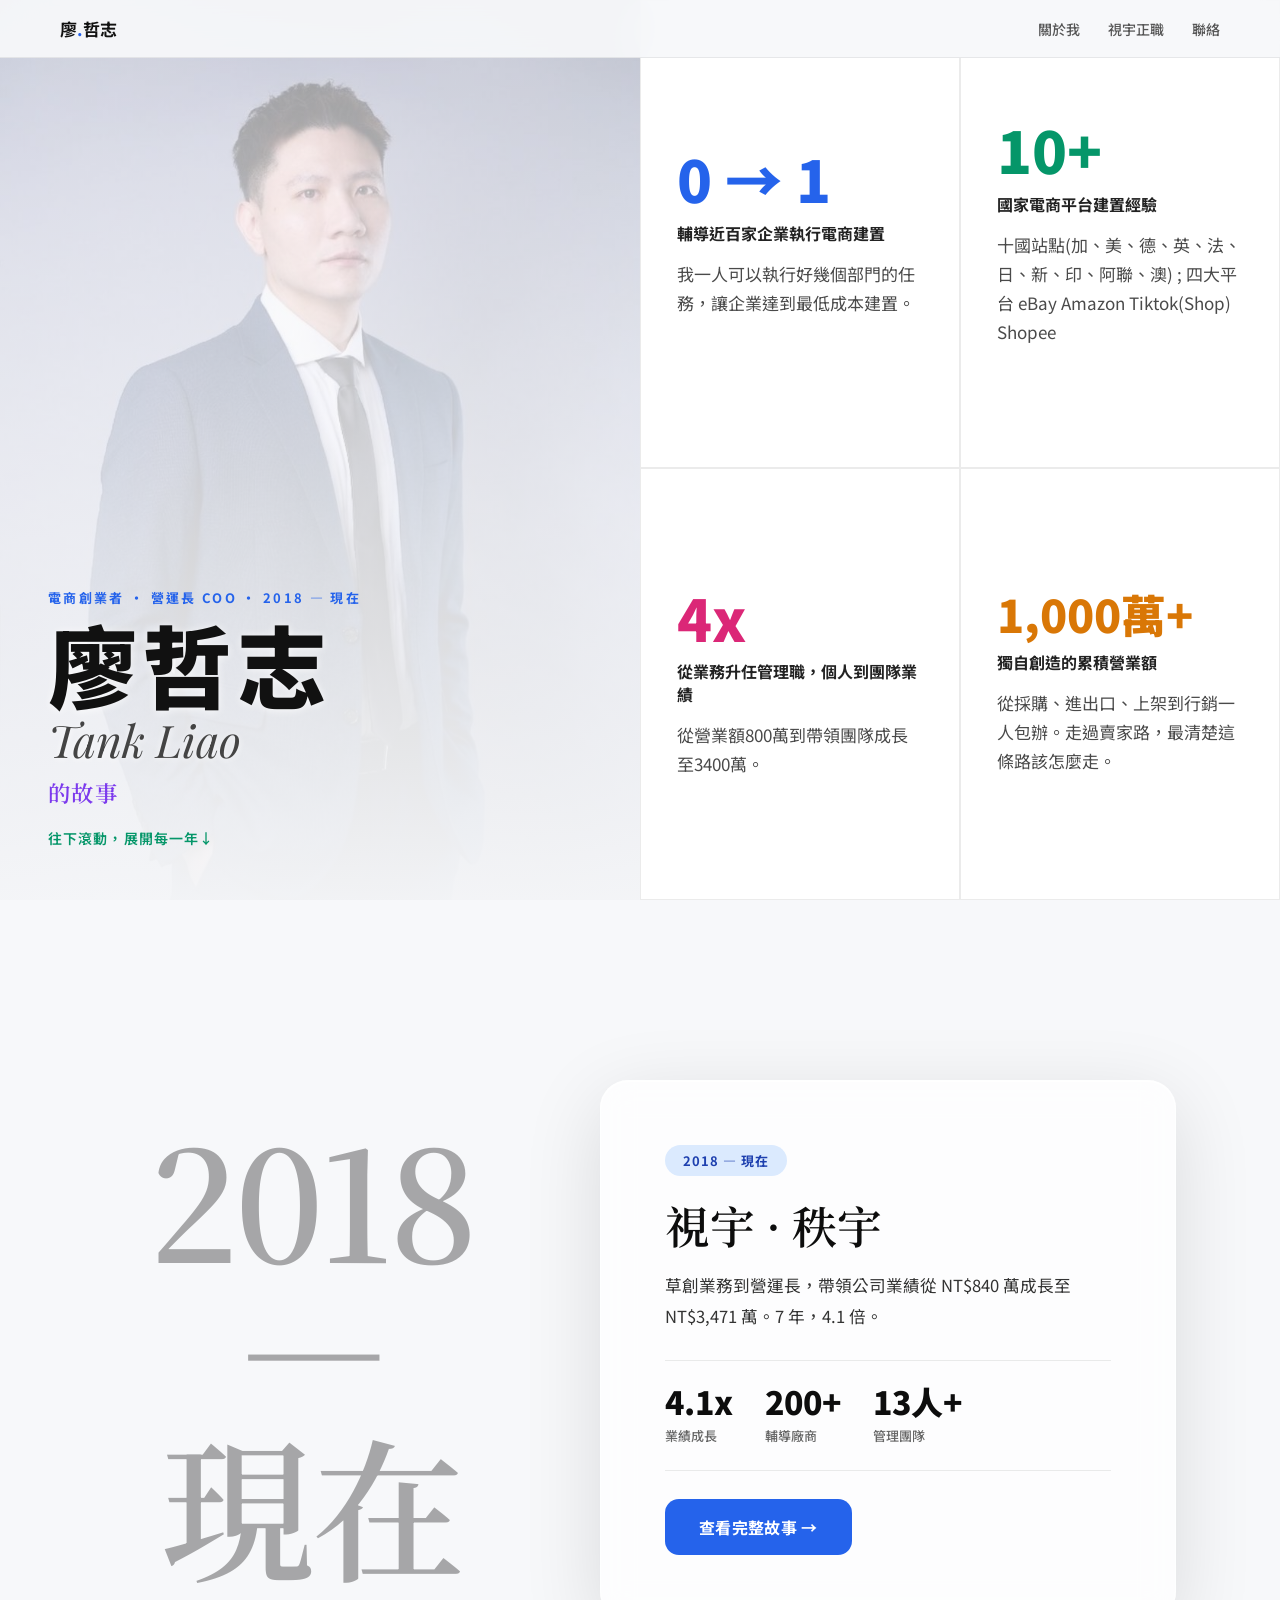
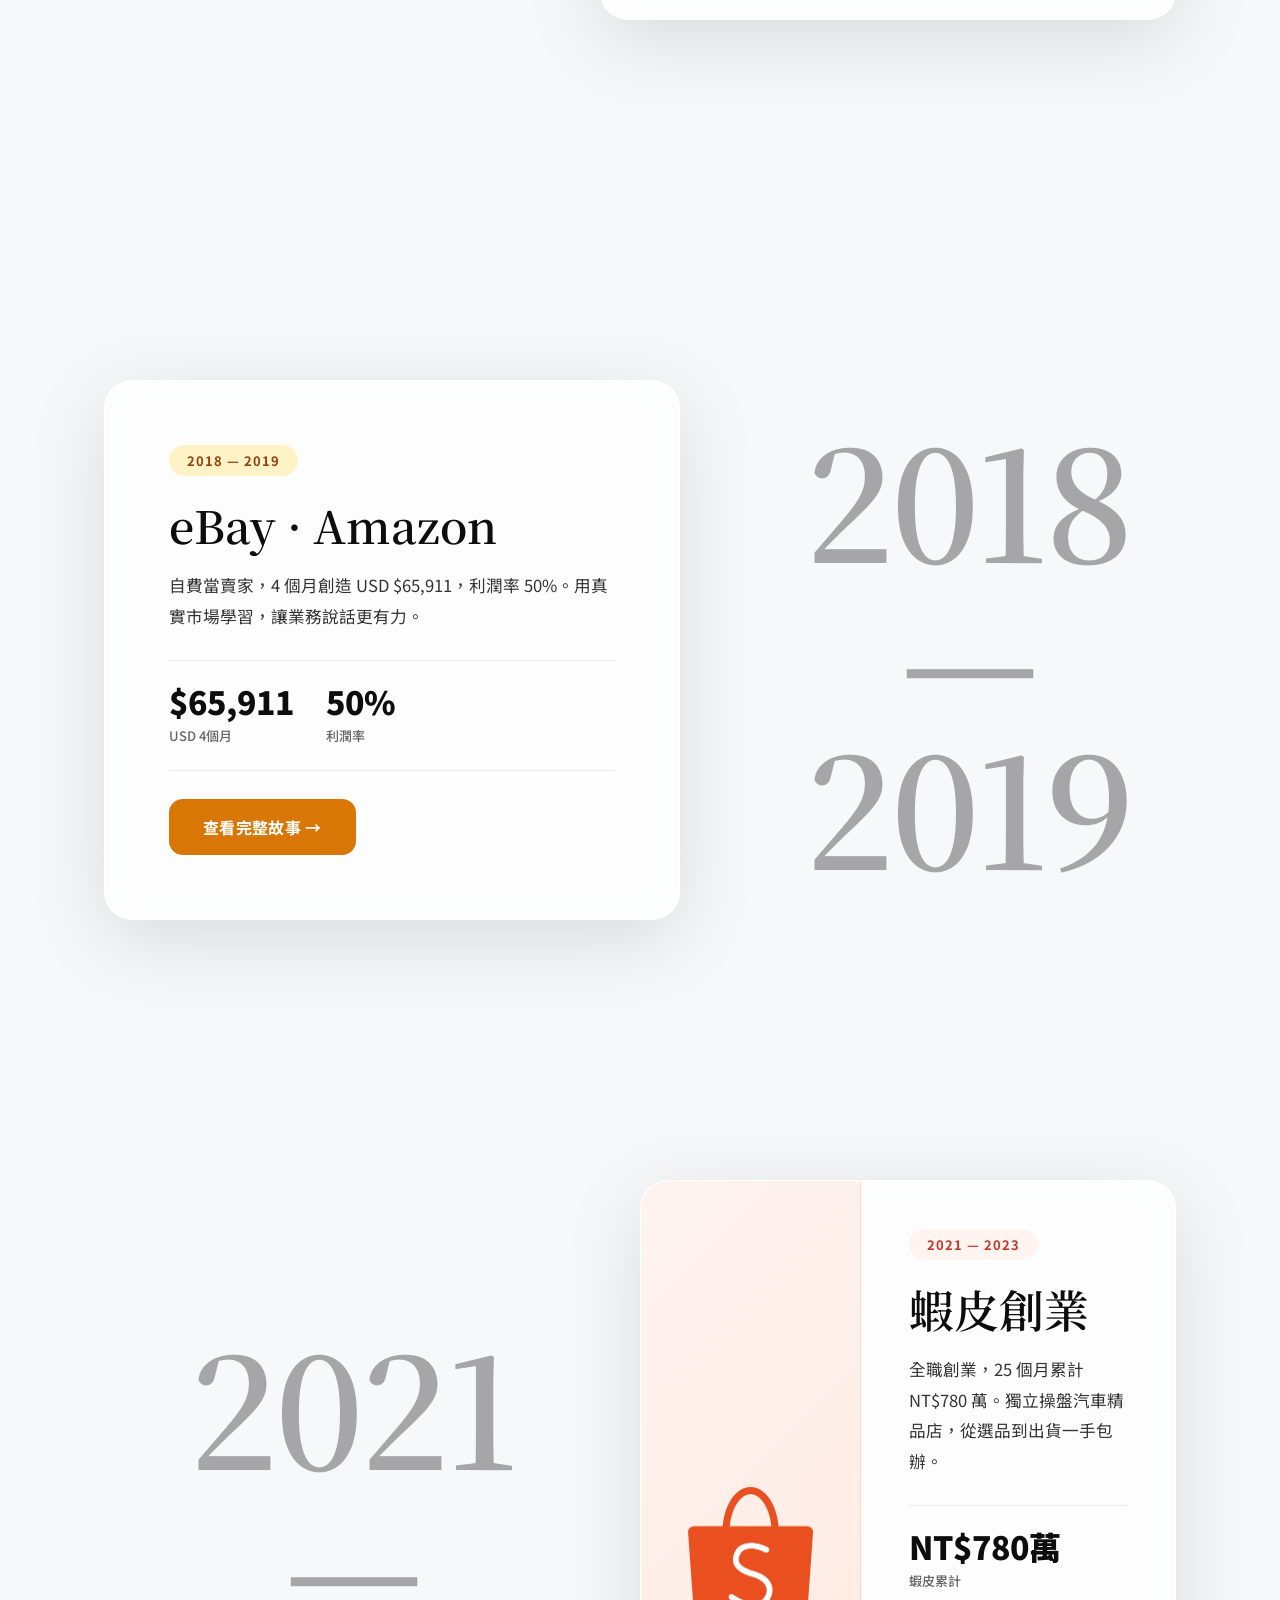
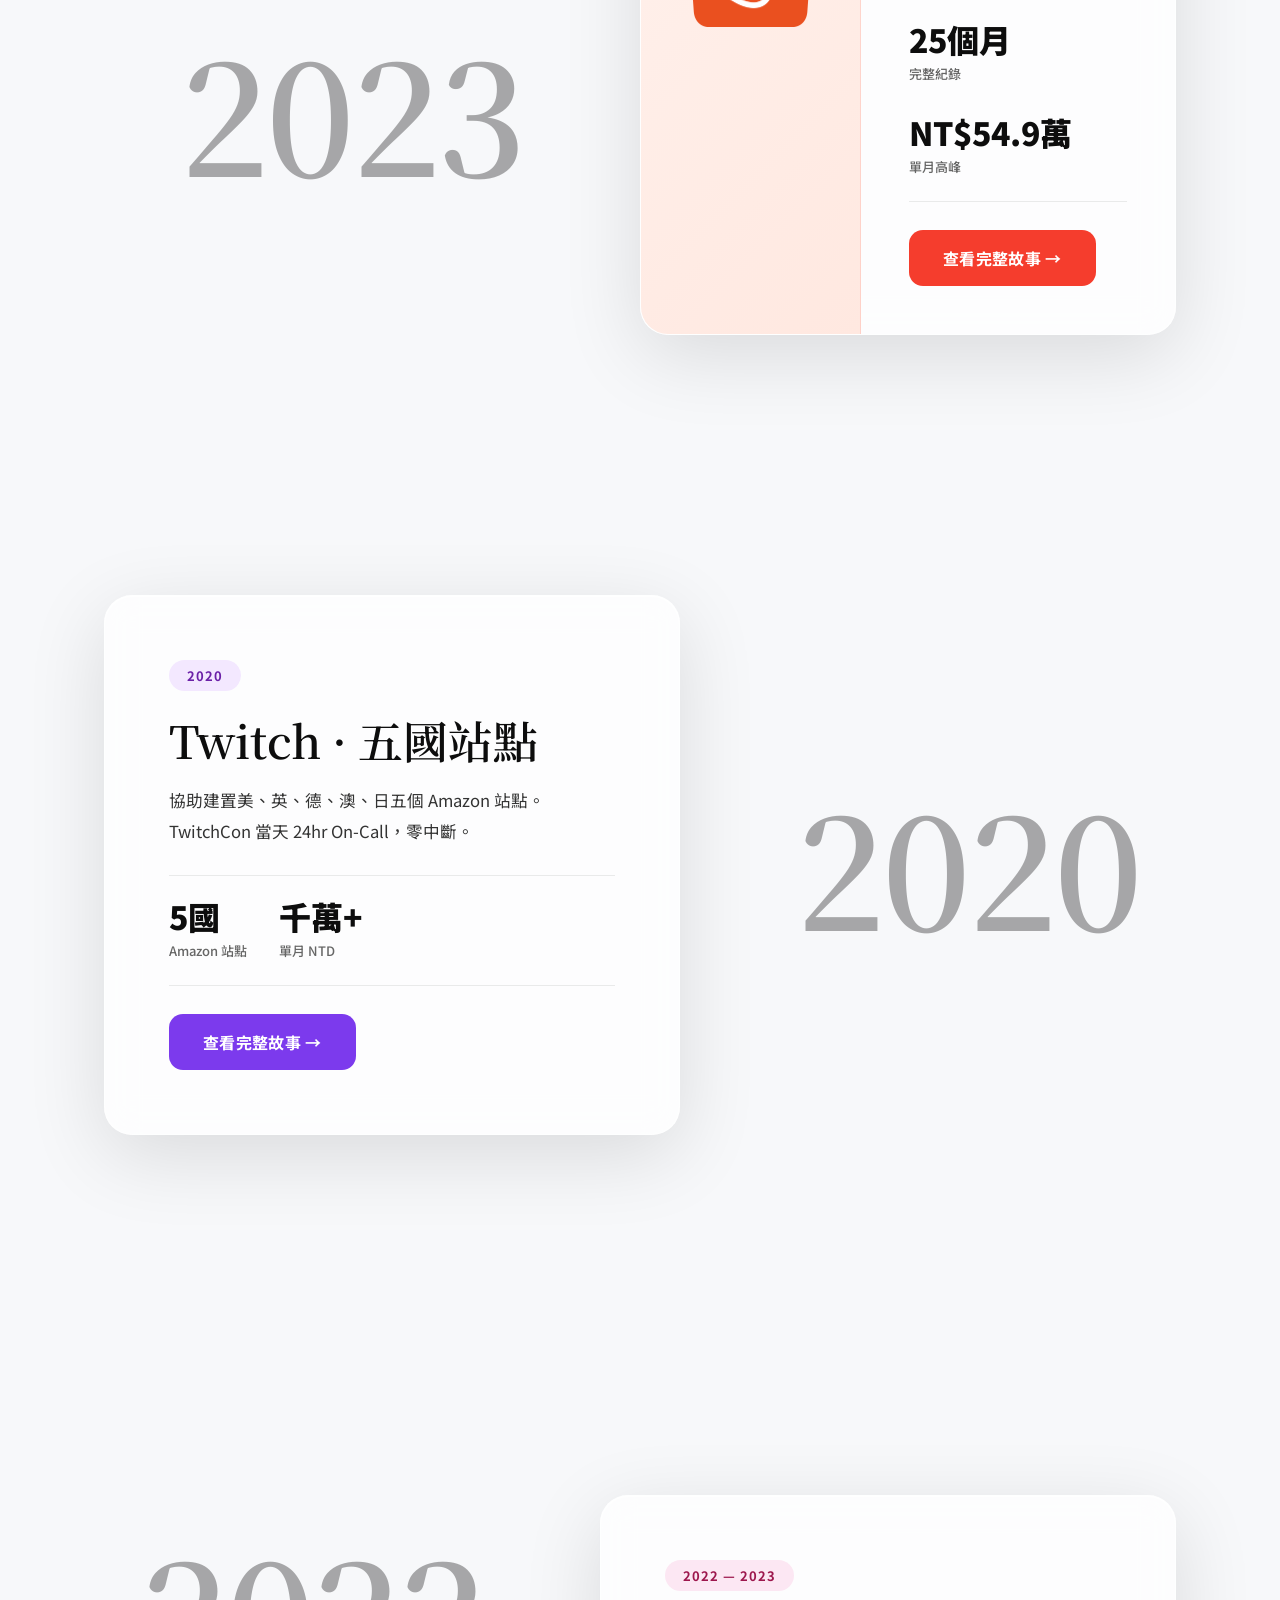
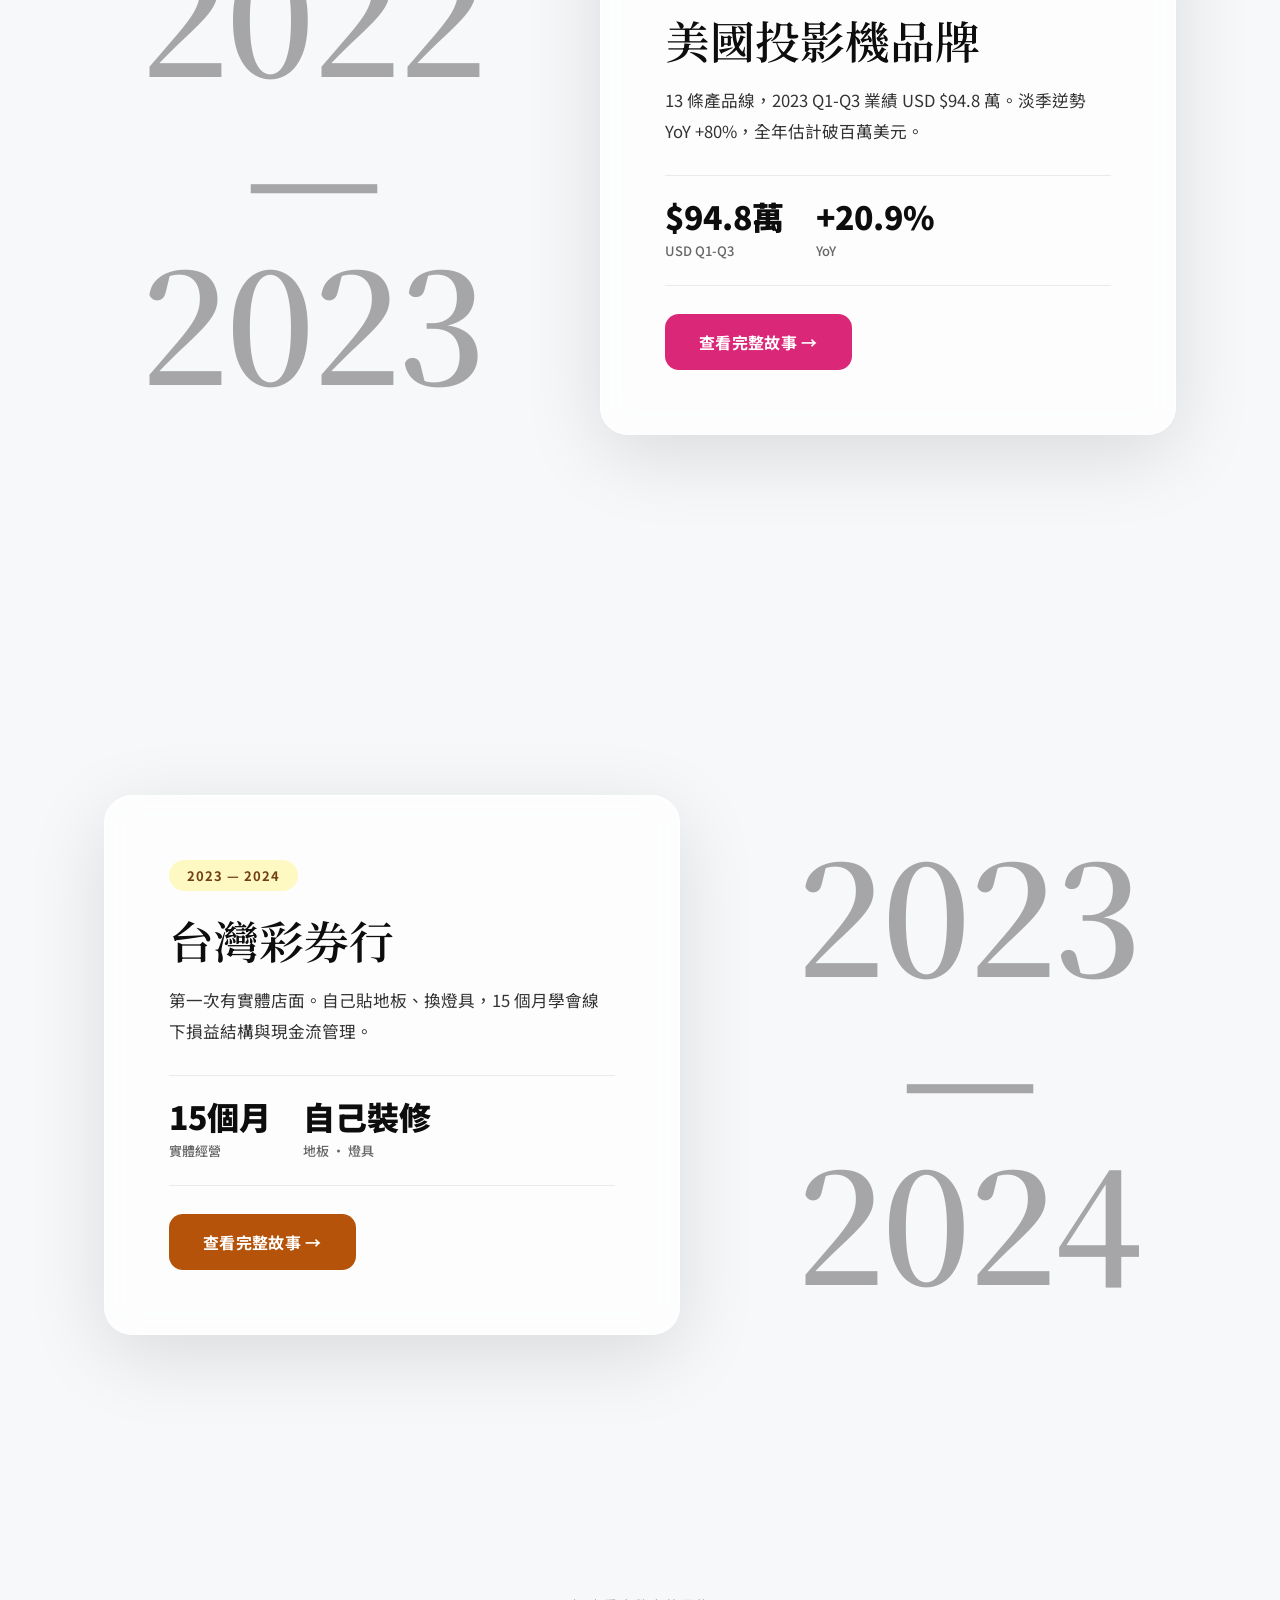
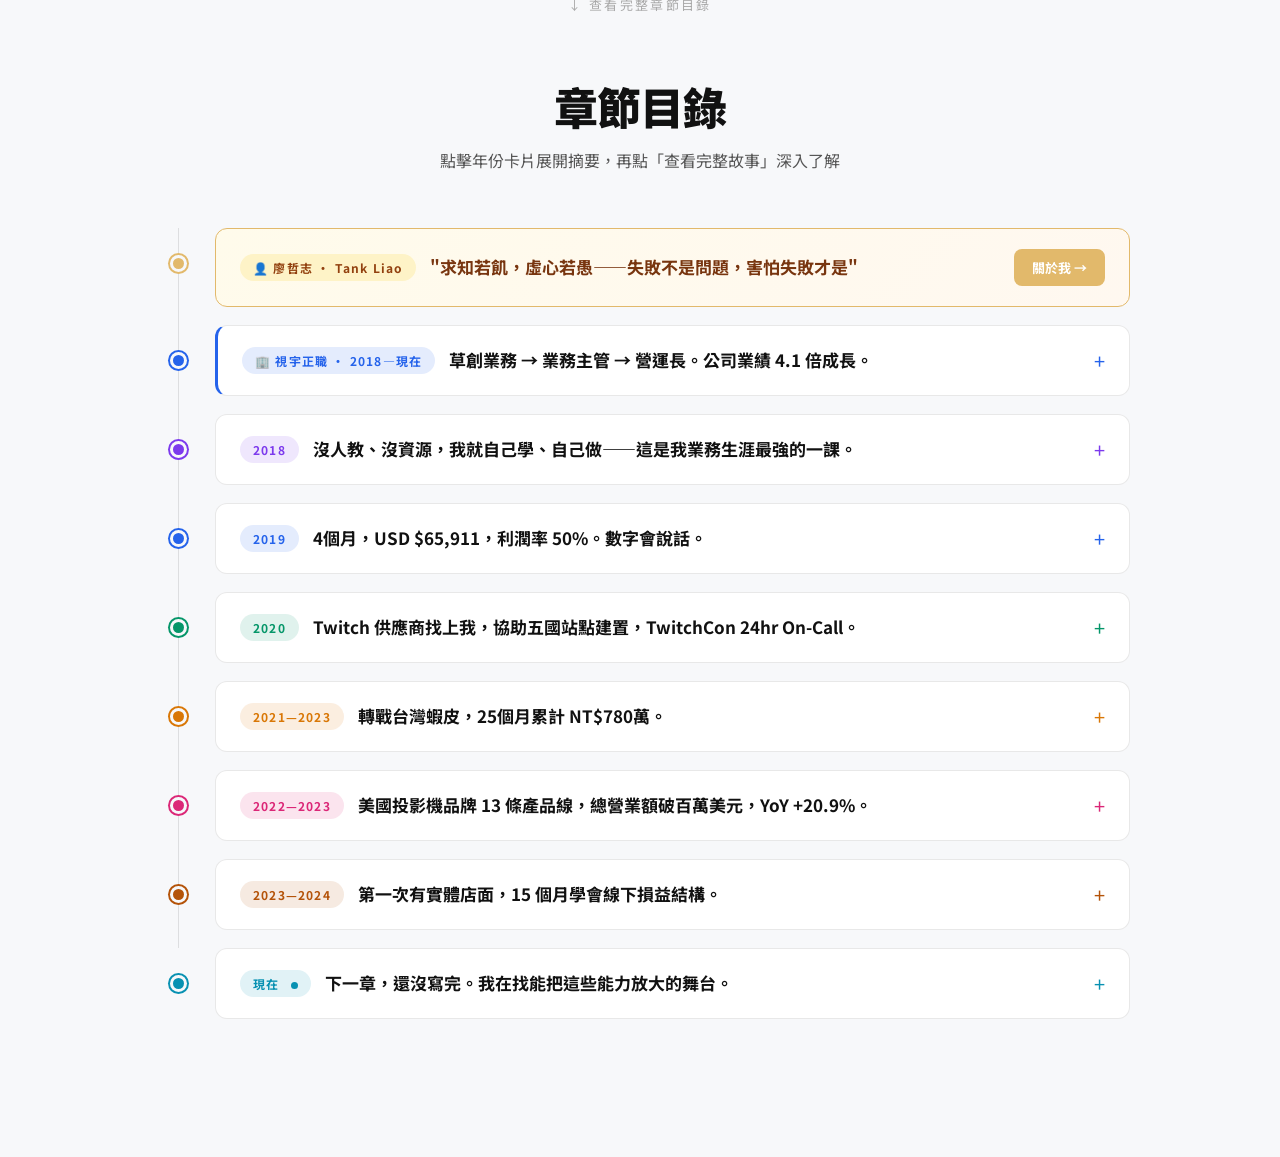
==== commit 1319a036: "Add files via upload" ====
--- a/index.html
+++ b/index.html
@@ -49,7 +49,7 @@
 .sc:hover{background:#f8f9ff;}
 .sv{font-size:clamp(32px,4.5vw,58px);font-weight:900;line-height:1;margin-bottom:14px;}
 .sl{font-size:16px;color:#222;font-weight:700;line-height:1.4;margin-bottom:8px;}
-.sc-tip{font-size:13px;color:#888;line-height:1.65;}
+.sc-tip{font-size:17px;color:#4A4A4A;line-height:1.7;margin-top:8px;}
 
 /* STORY */
 .ss{min-height:100vh;display:grid;grid-template-columns:1fr 1fr;align-items:center;padding:60px 5%;gap:0;}
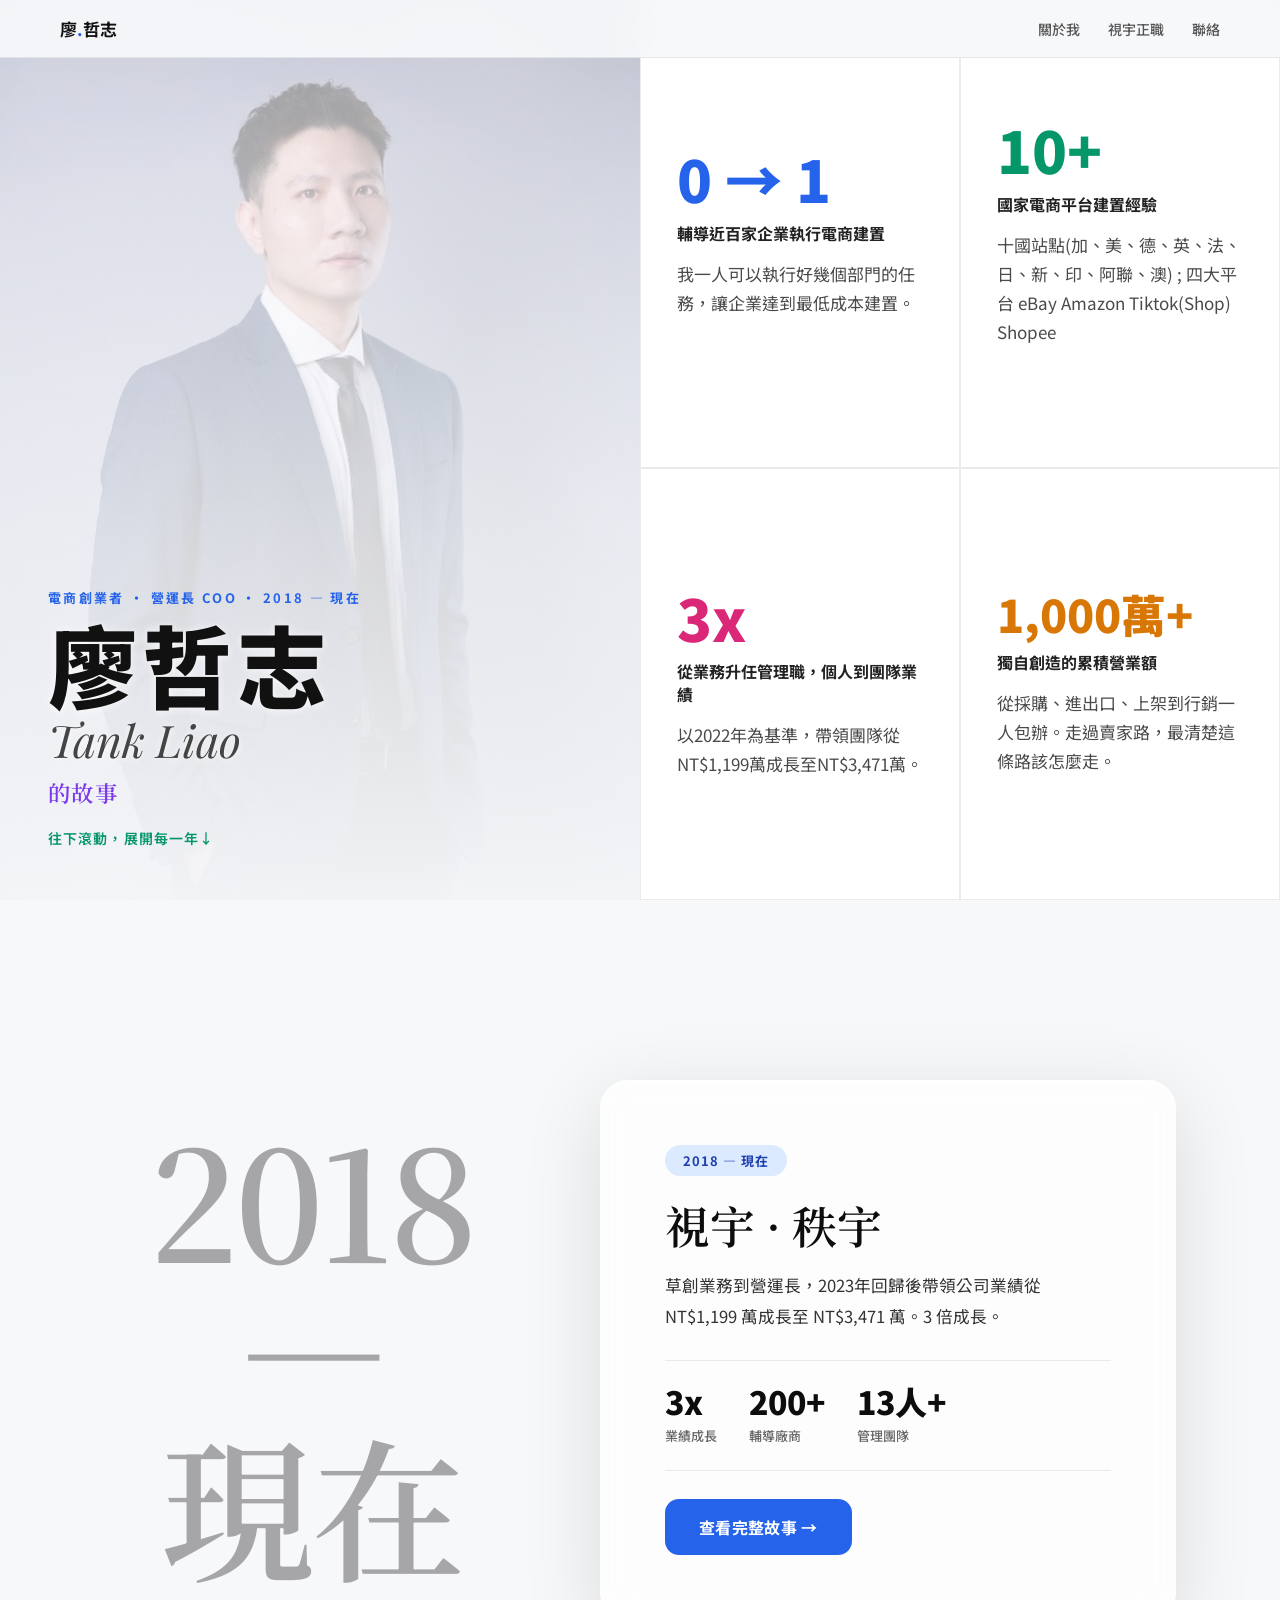
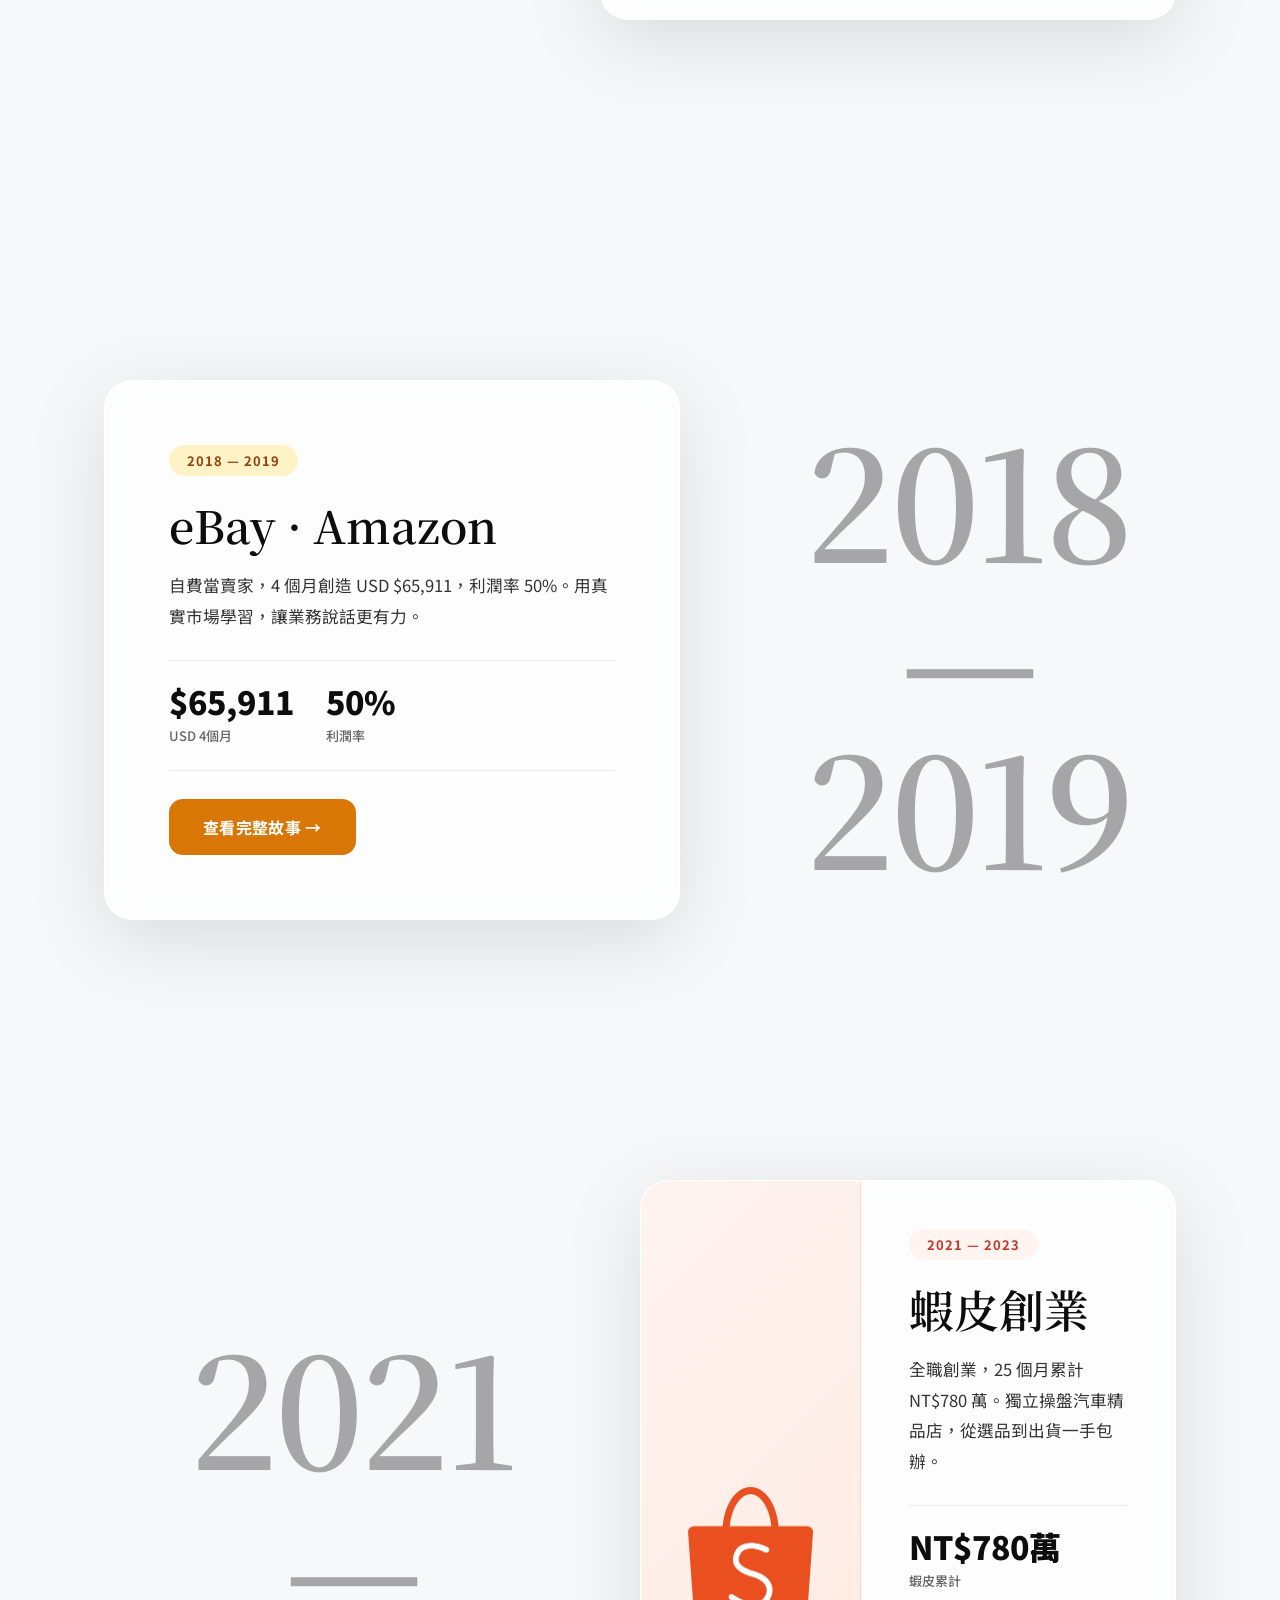
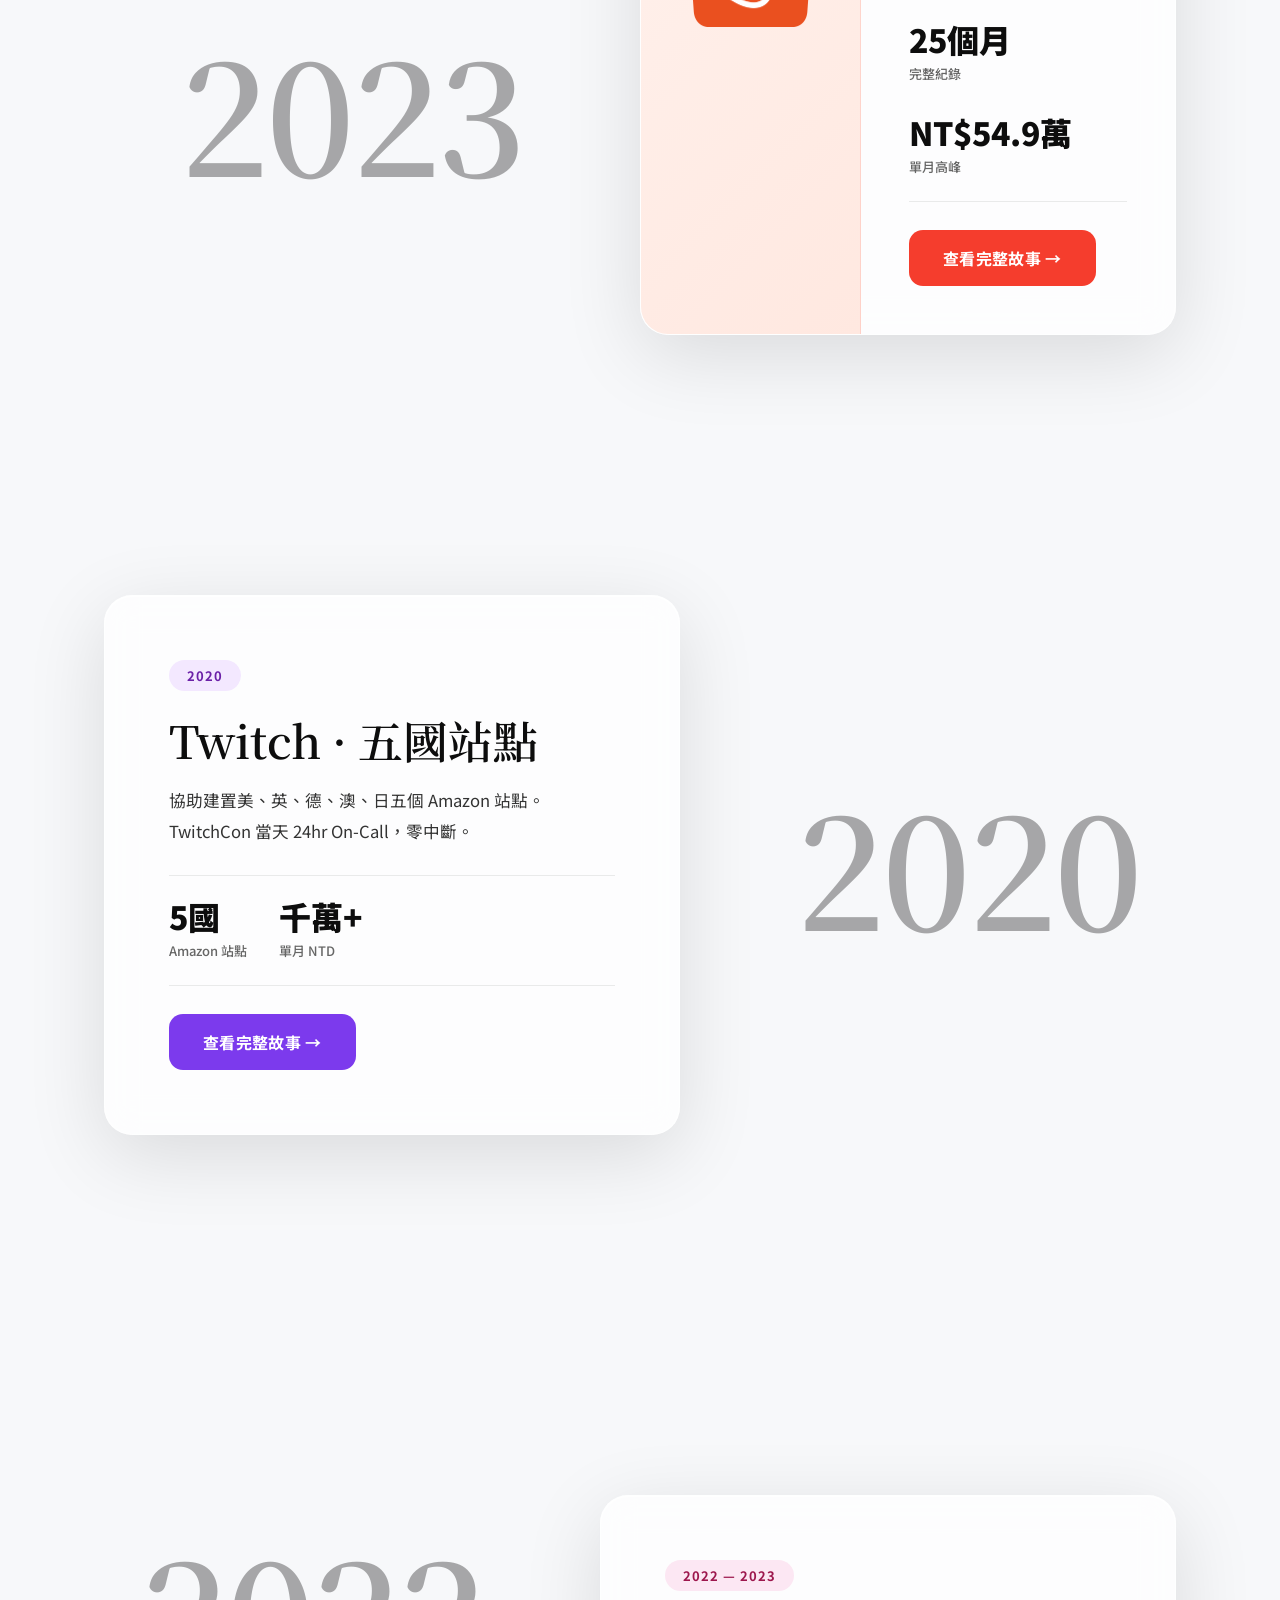
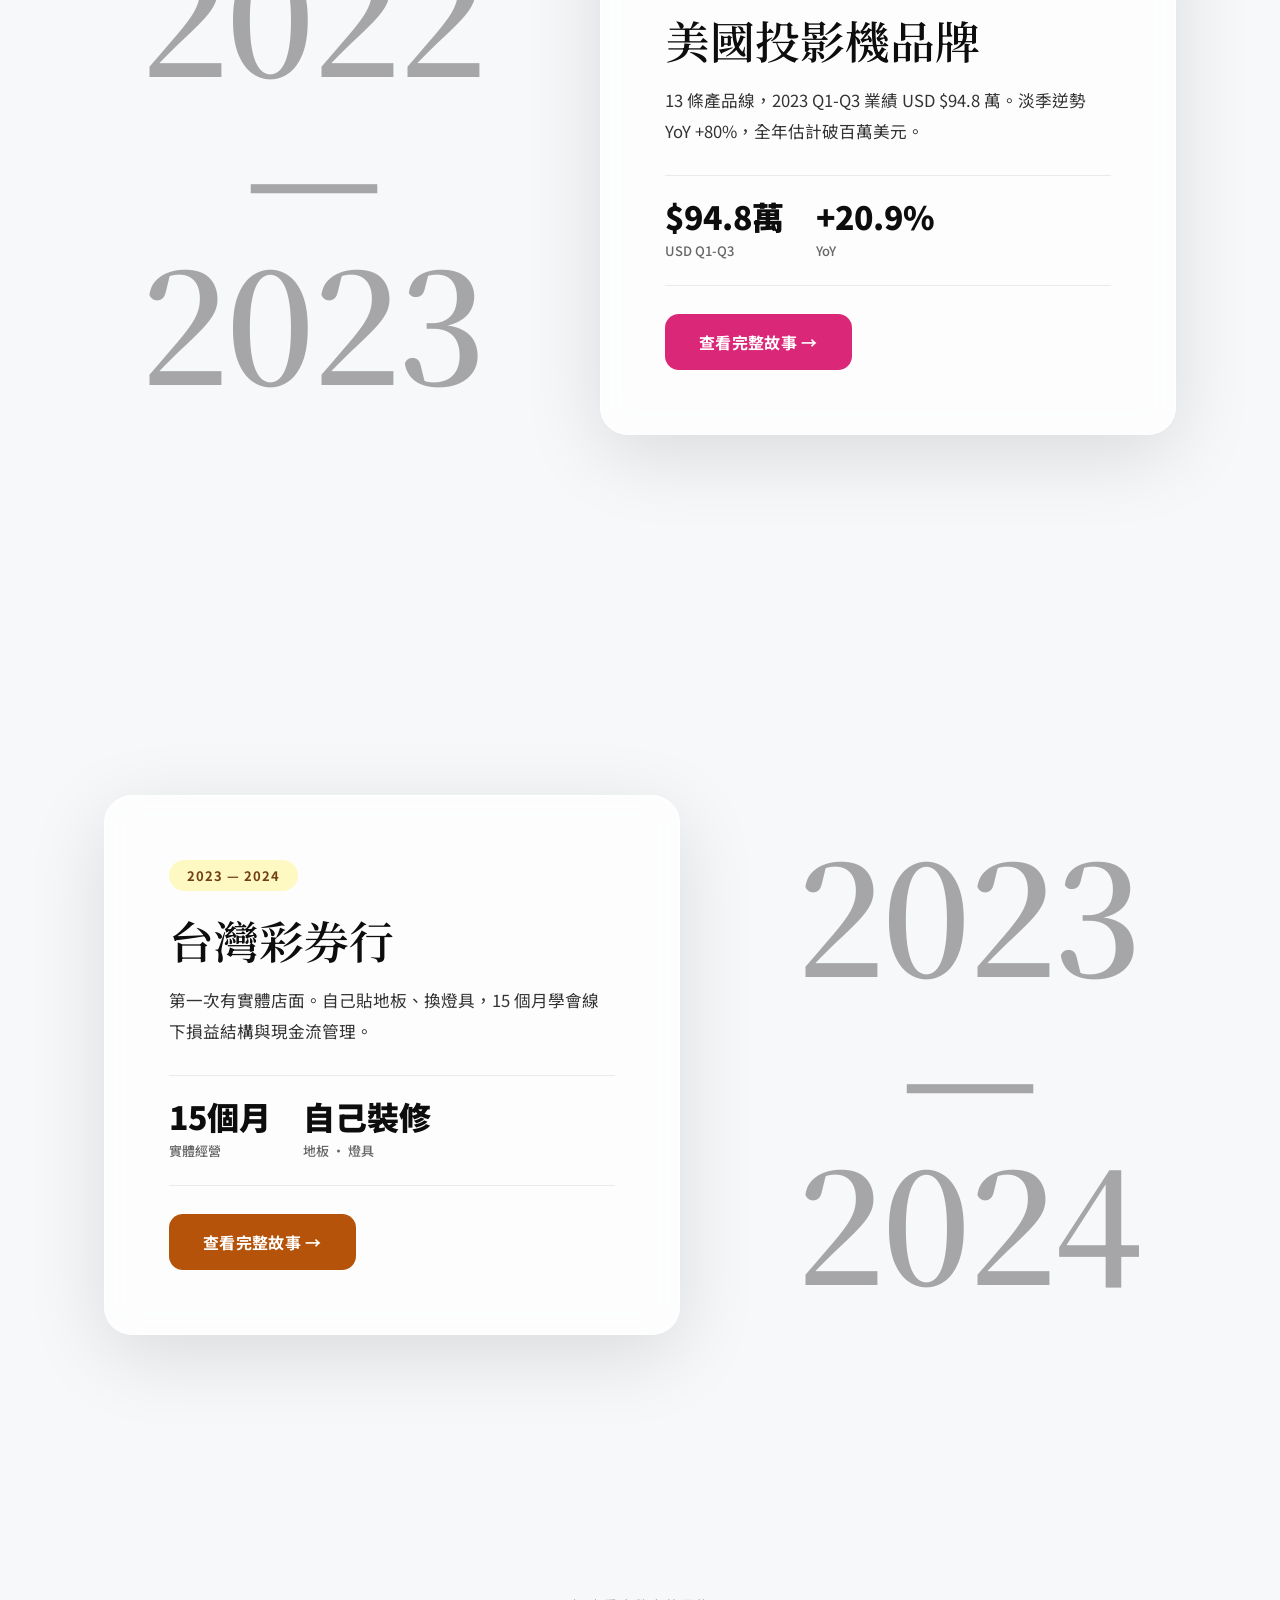
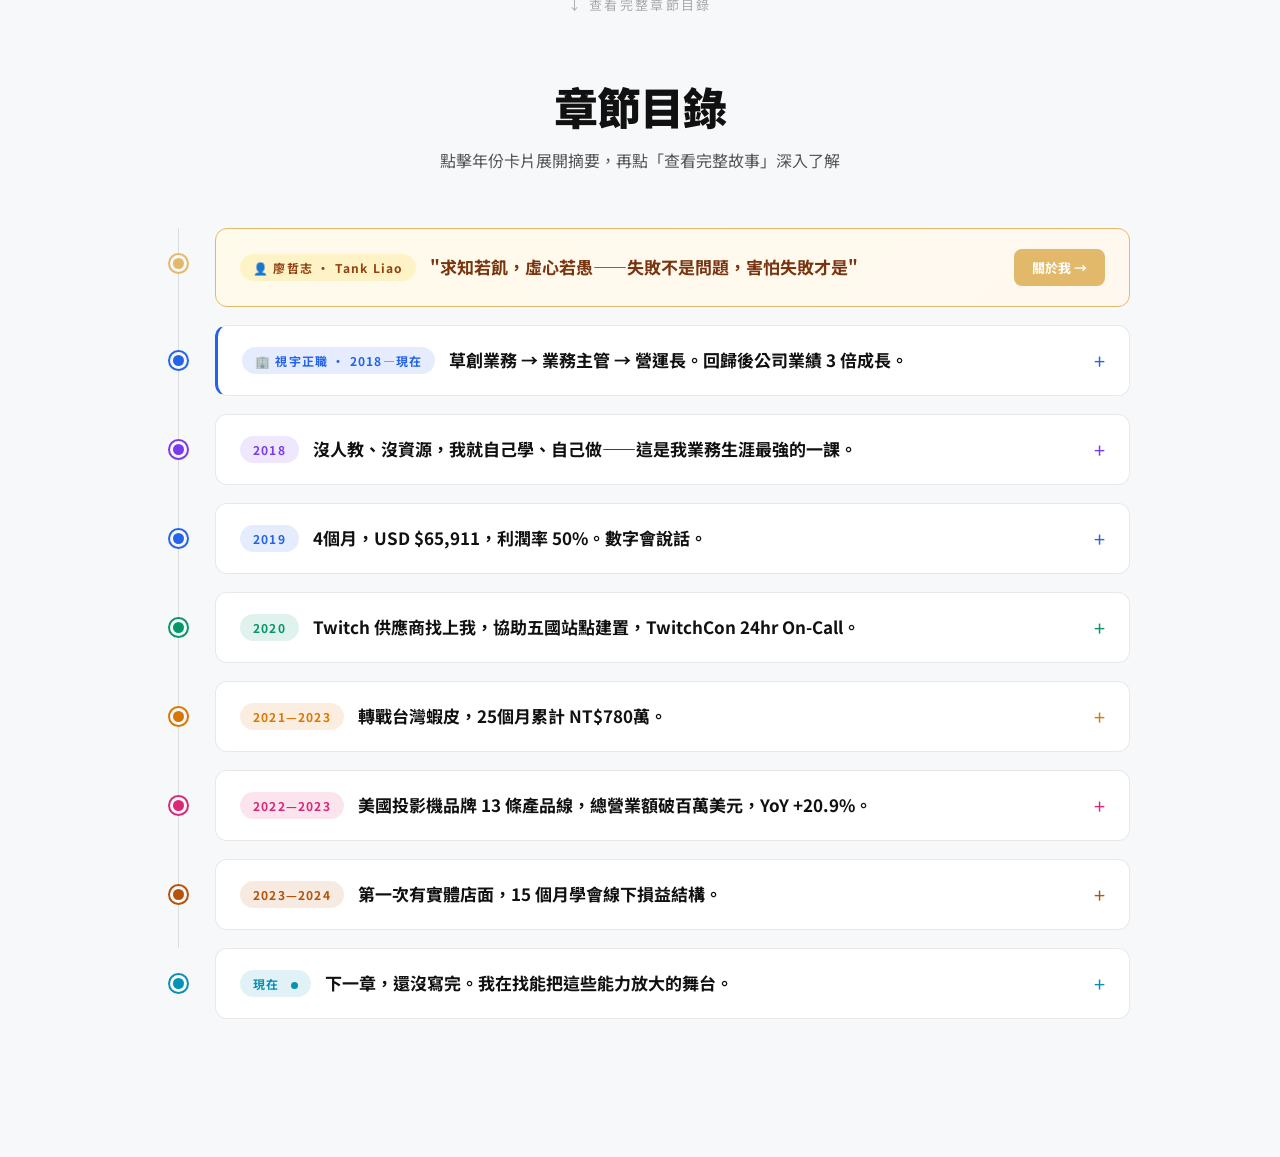
==== commit f22772c0: "Add files via upload" ====
--- a/index.html
+++ b/index.html
@@ -214,9 +214,9 @@
         <div class="sc-tip">十國站點(加、美、德、英、法、日、新、印、阿聯、澳) ; 四大平台 eBay Amazon Tiktok(Shop) Shopee</div>
       </div>
       <div class="sc" style="border-right:0.5px solid rgba(0,0,0,0.08);">
-        <div class="sv" style="color:#db2777">4x</div>
+        <div class="sv" style="color:#db2777">3x</div>
         <div class="sl">從業務升任管理職，個人到團隊業績</div>
-        <div class="sc-tip">從營業額800萬到帶領團隊成長至3400萬。</div>
+        <div class="sc-tip">以2022年為基準，帶領團隊從NT$1,199萬成長至NT$3,471萬。</div>
       </div>
       <div class="sc">
         <div class="sv" style="color:#d97706;font-size:clamp(26px,3.5vw,46px)">1,000萬+</div>
@@ -232,9 +232,9 @@
     <div class="ss-card"><div class="scard">
       <div class="stag" style="background:#dbeafe;color:#1e40af">2018 — 現在</div>
       <div class="stit">視宇 · 秩宇</div>
-      <div class="sdesc">草創業務到營運長，帶領公司業績從 NT$840 萬成長至 NT$3,471 萬。7 年，4.1 倍。</div>
+      <div class="sdesc">草創業務到營運長，2023年回歸後帶領公司業績從 NT$1,199 萬成長至 NT$3,471 萬。3 倍成長。</div>
       <div class="snums">
-        <div class="snum"><strong>4.1x</strong><span>業績成長</span></div>
+        <div class="snum"><strong>3x</strong><span>業績成長</span></div>
         <div class="snum"><strong>200+</strong><span>輔導廠商</span></div>
         <div class="snum"><strong>13人+</strong><span>管理團隊</span></div>
       </div>
@@ -352,7 +352,7 @@
         <div class="chcard" style="border-left:3px solid #2563eb;">
           <div class="ctop" onclick="toggle(this)">
             <div class="cyr">🏢 視宇正職 · 2018—現在</div>
-            <div class="cpunch">草創業務 → 業務主管 → 營運長。公司業績 4.1 倍成長。</div>
+            <div class="cpunch">草創業務 → 業務主管 → 營運長。回歸後公司業績 3 倍成長。</div>
             <div class="ctog">+</div>
           </div>
           <div class="exp"><div class="expin">
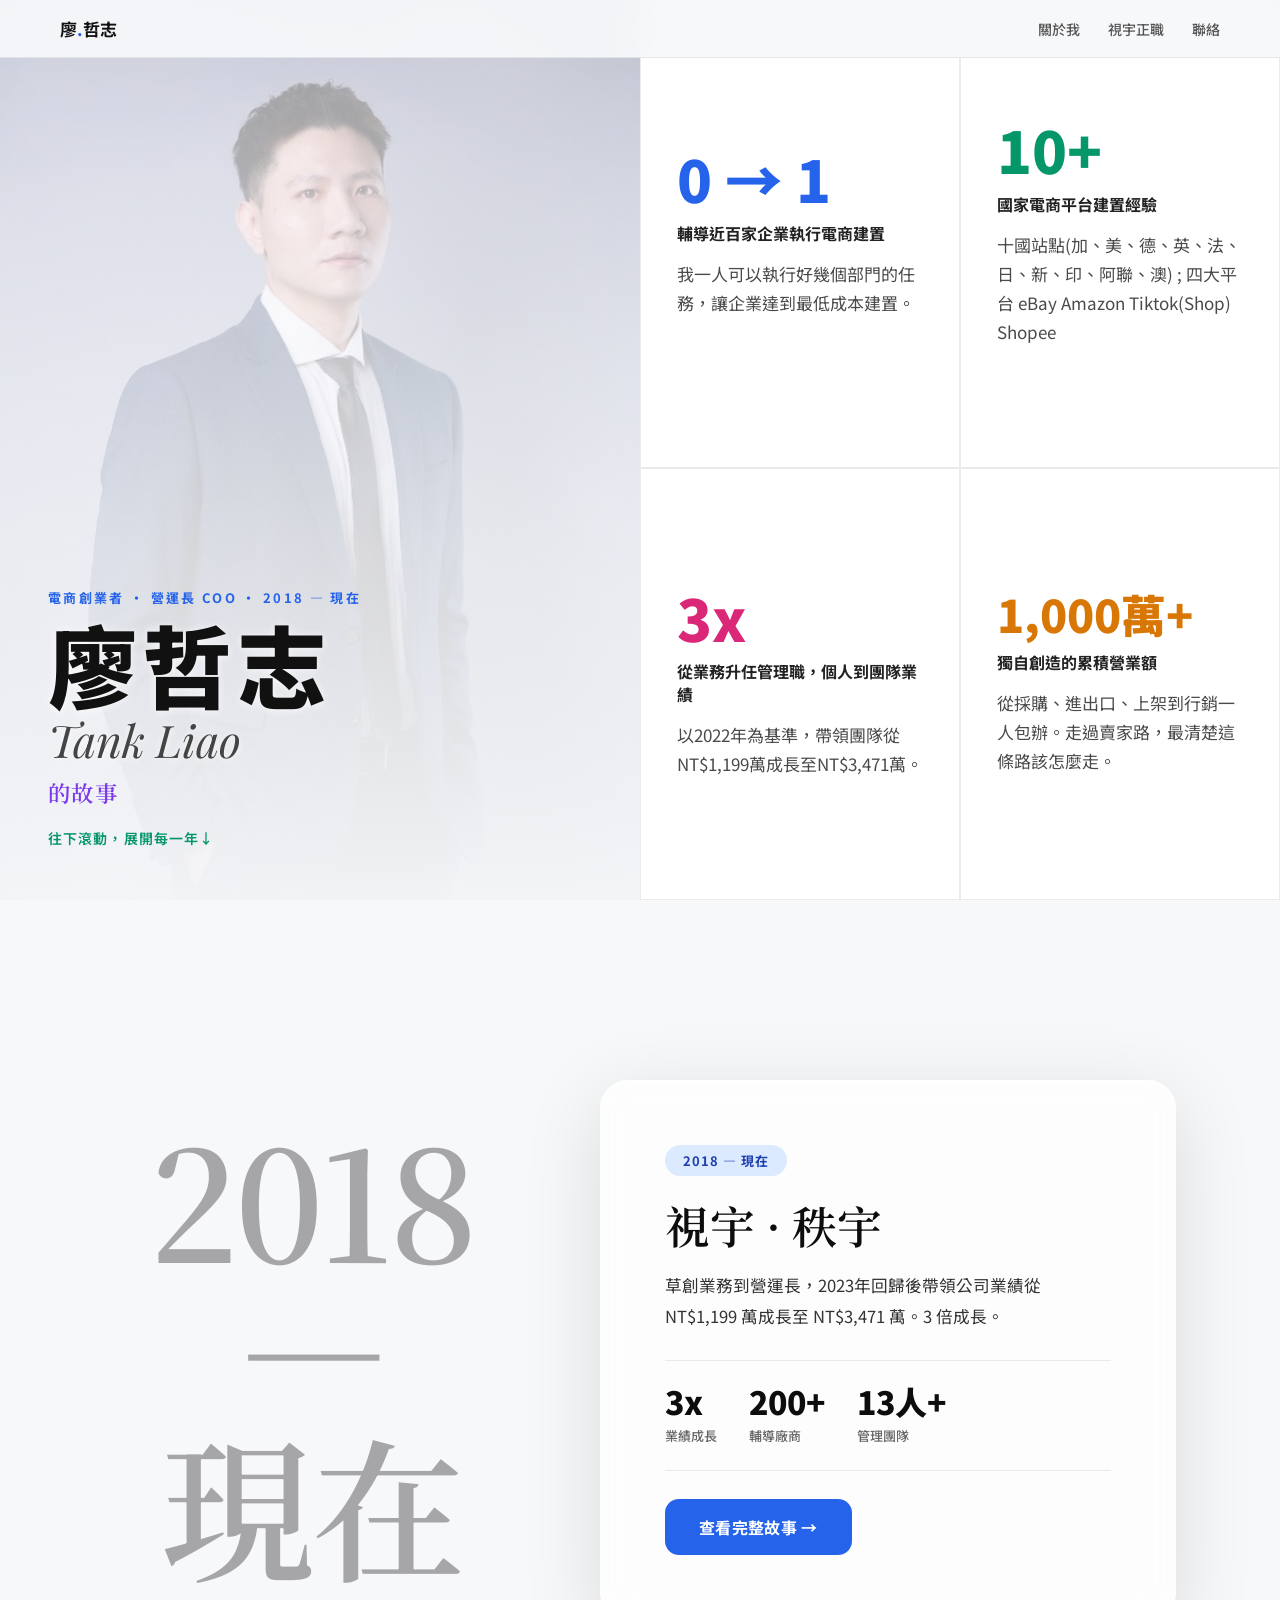
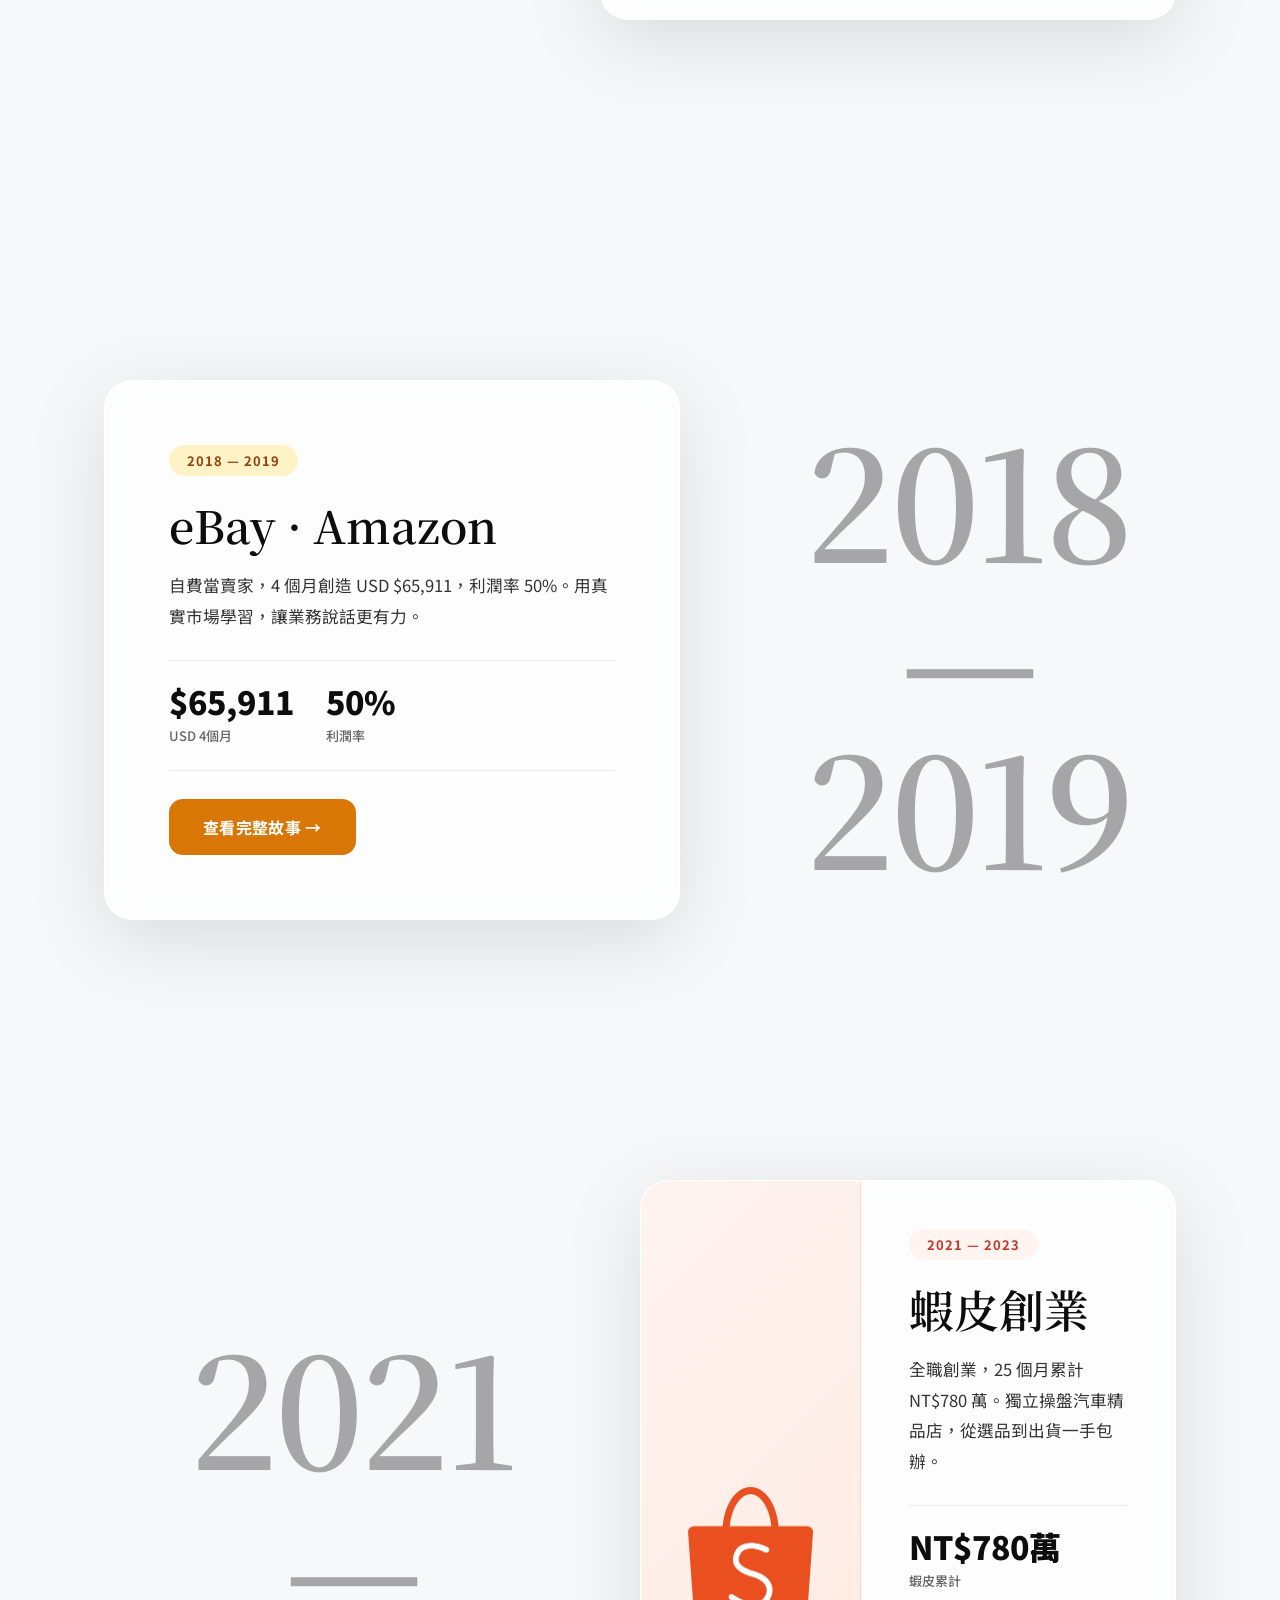
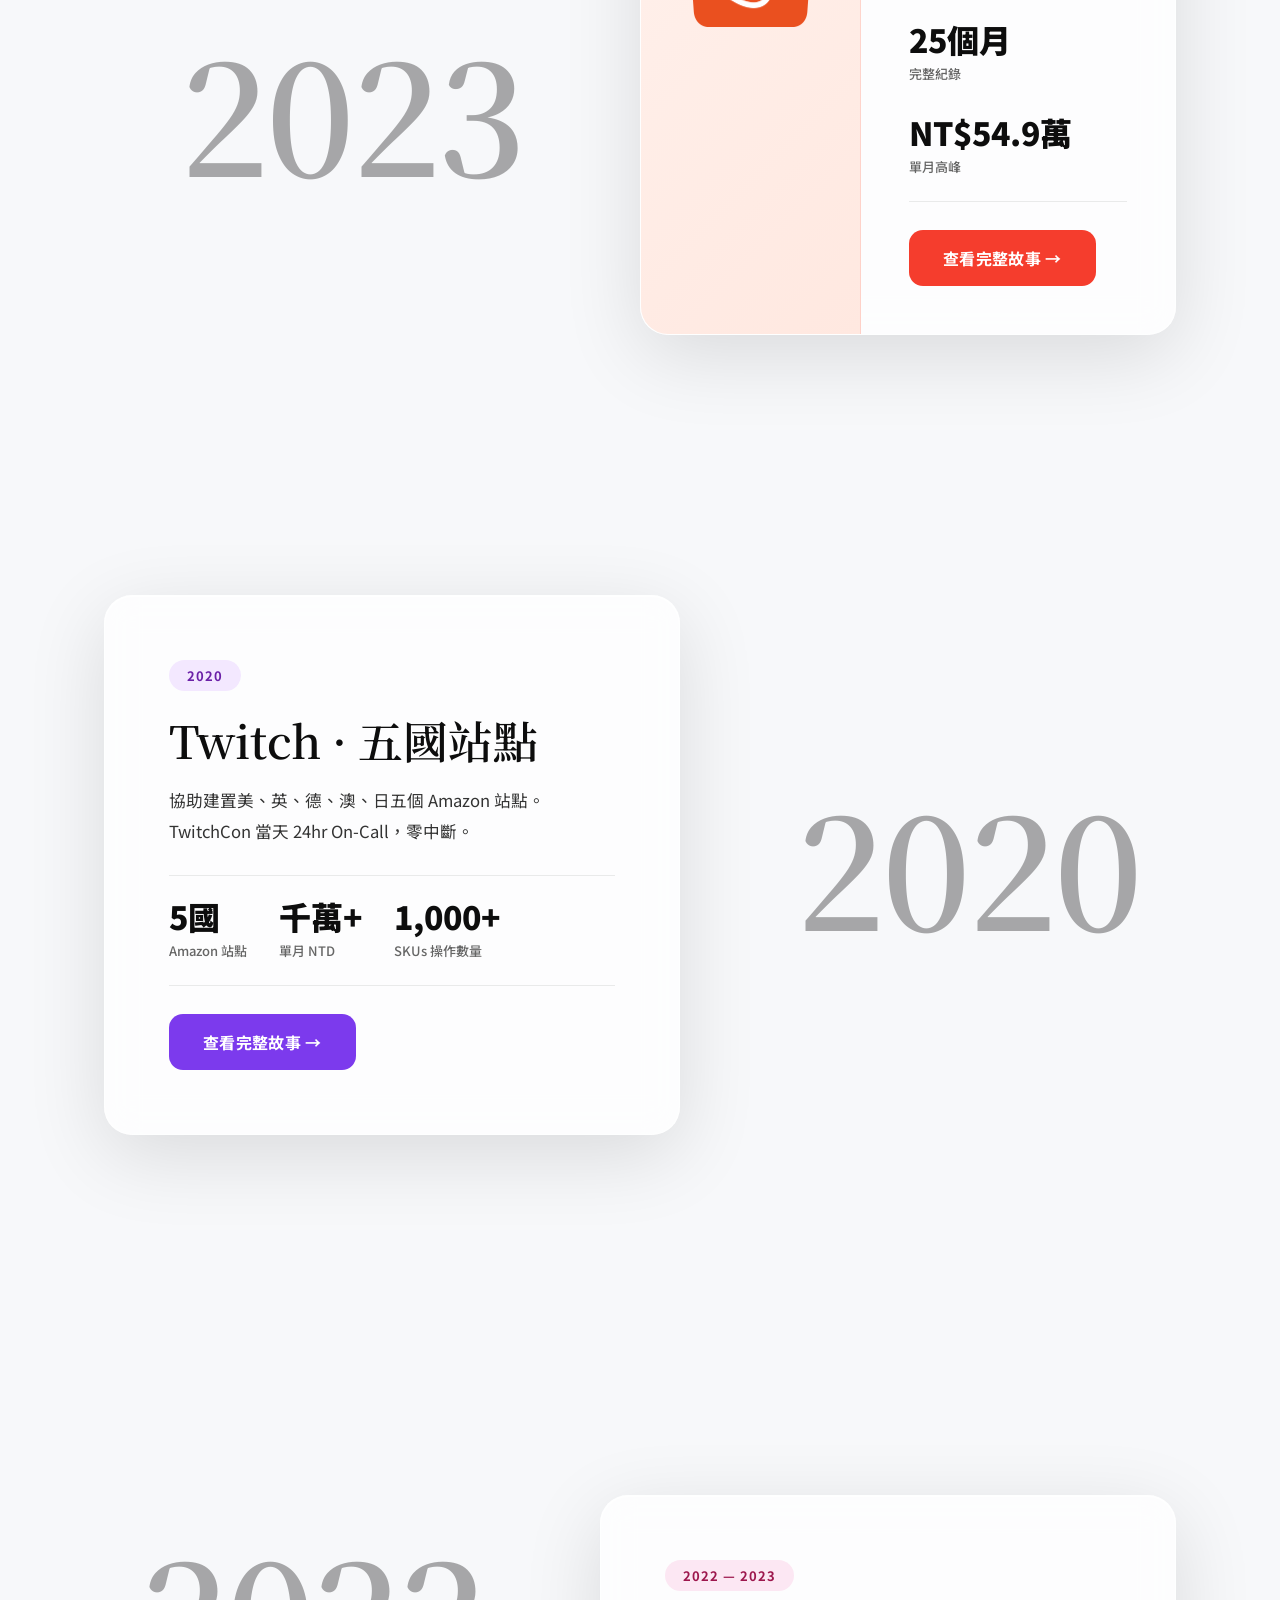
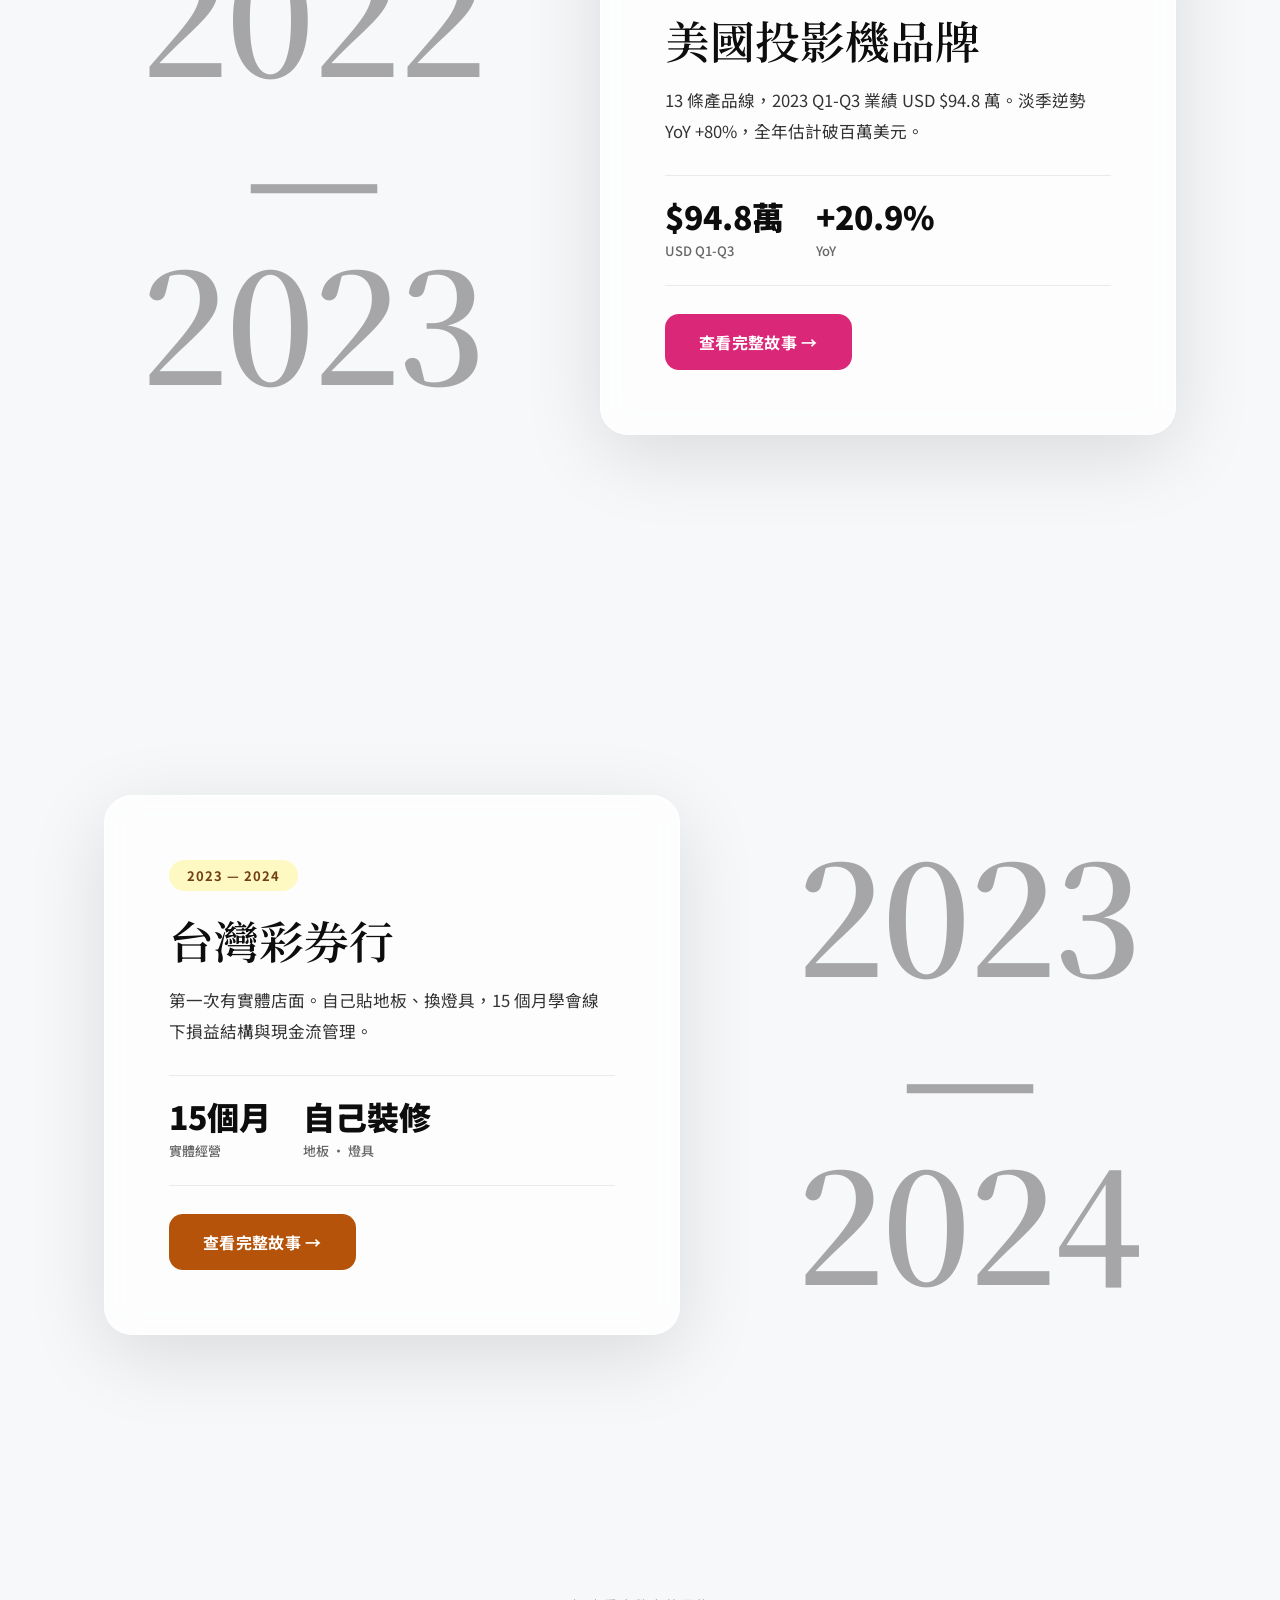
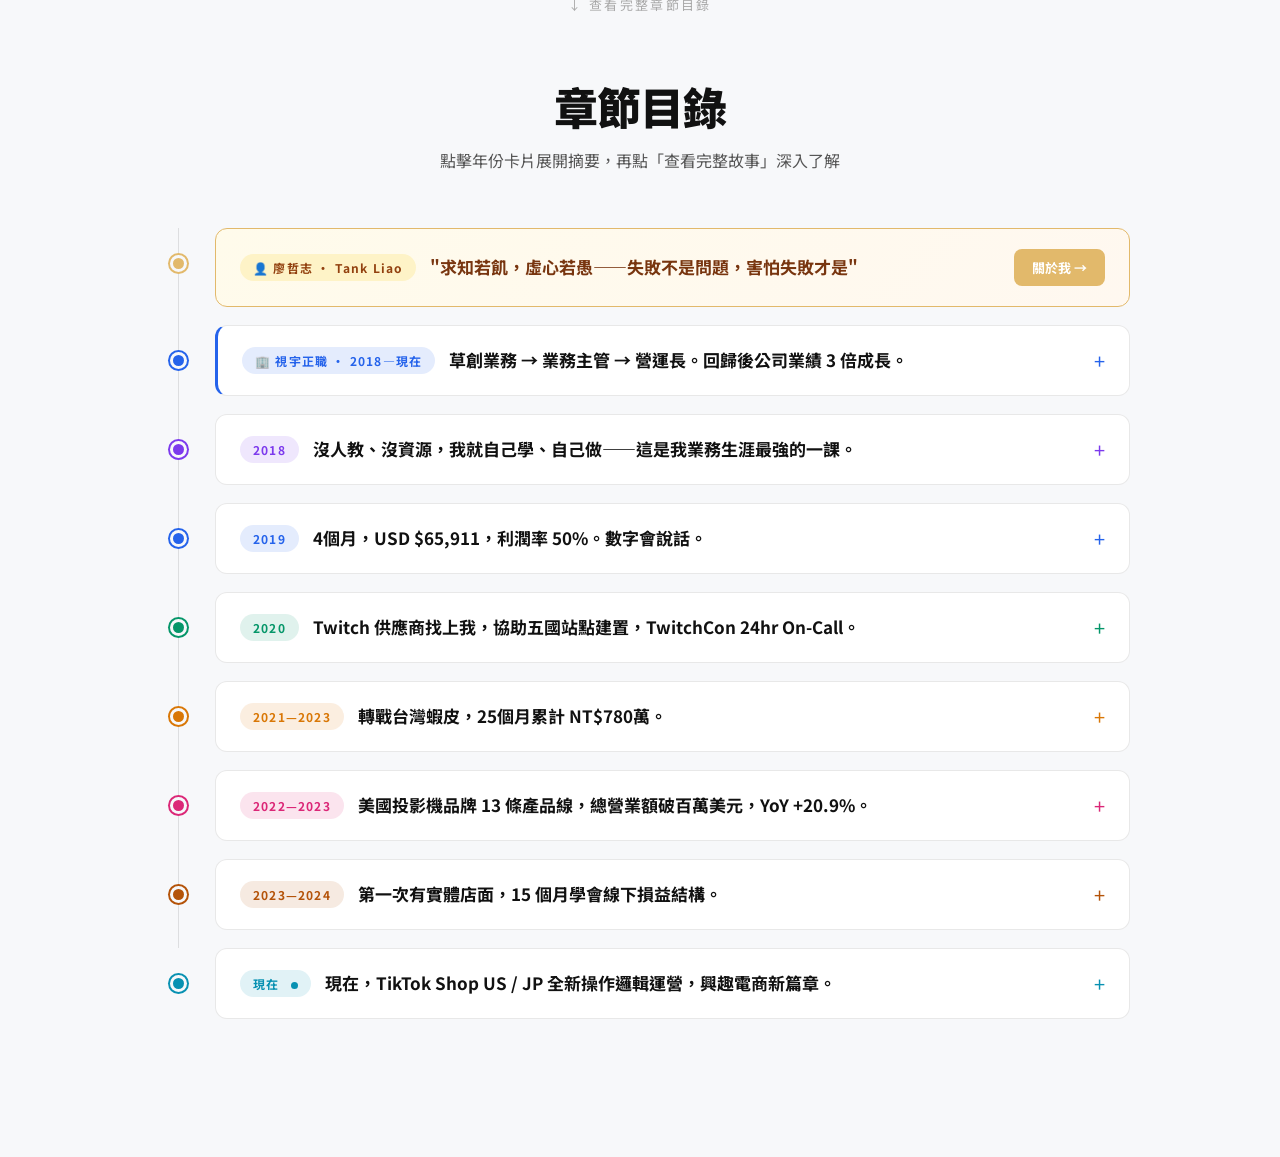
==== commit 0ff4808c: "Add files via upload" ====
--- a/index.html
+++ b/index.html
@@ -296,6 +296,7 @@
       <div class="snums">
         <div class="snum"><strong>5國</strong><span>Amazon 站點</span></div>
         <div class="snum"><strong>千萬+</strong><span>單月 NTD</span></div>
+        <div class="snum"><strong>1,000+</strong><span>SKUs 操作數量</span></div>
       </div>
       <a href="2020.html" class="sbtn" style="background:#7c3aed">查看完整故事 →</a>
     </div></div>
@@ -438,10 +439,10 @@
       <div class="ch reveal" style="--dc:#0891b2">
         <div class="chcard"><div class="ctop" onclick="toggle(this)">
           <div class="cyr">現在 <span class="pulse"></span></div>
-          <div class="cpunch">下一章，還沒寫完。我在找能把這些能力放大的舞台。</div>
-          <div class="ctog">+</div>
-        </div><div class="exp"><div class="expin">
-          <div><div class="exsum">6年累積的不只是業績數字，而是在<strong>不同規模下找到成長引擎</strong>的能力。</div>
+          <div class="cpunch">現在，TikTok Shop US / JP 全新操作邏輯運營，興趣電商新篇章。</div>
+          <div class="ctog">+</div>
+        </div><div class="exp"><div class="expin">
+          <div><div class="exsum">6年累積的不只是業績數字，而是不斷地成長學習，讓自己可以看得更廣。</div>
           <div class="exkpis"><span class="exkpi">跨境電商策略</span><span class="exkpi">多平台營運</span></div></div>
           <a href="contact.html" class="dlink">聯絡我 →</a>
         </div></div></div>
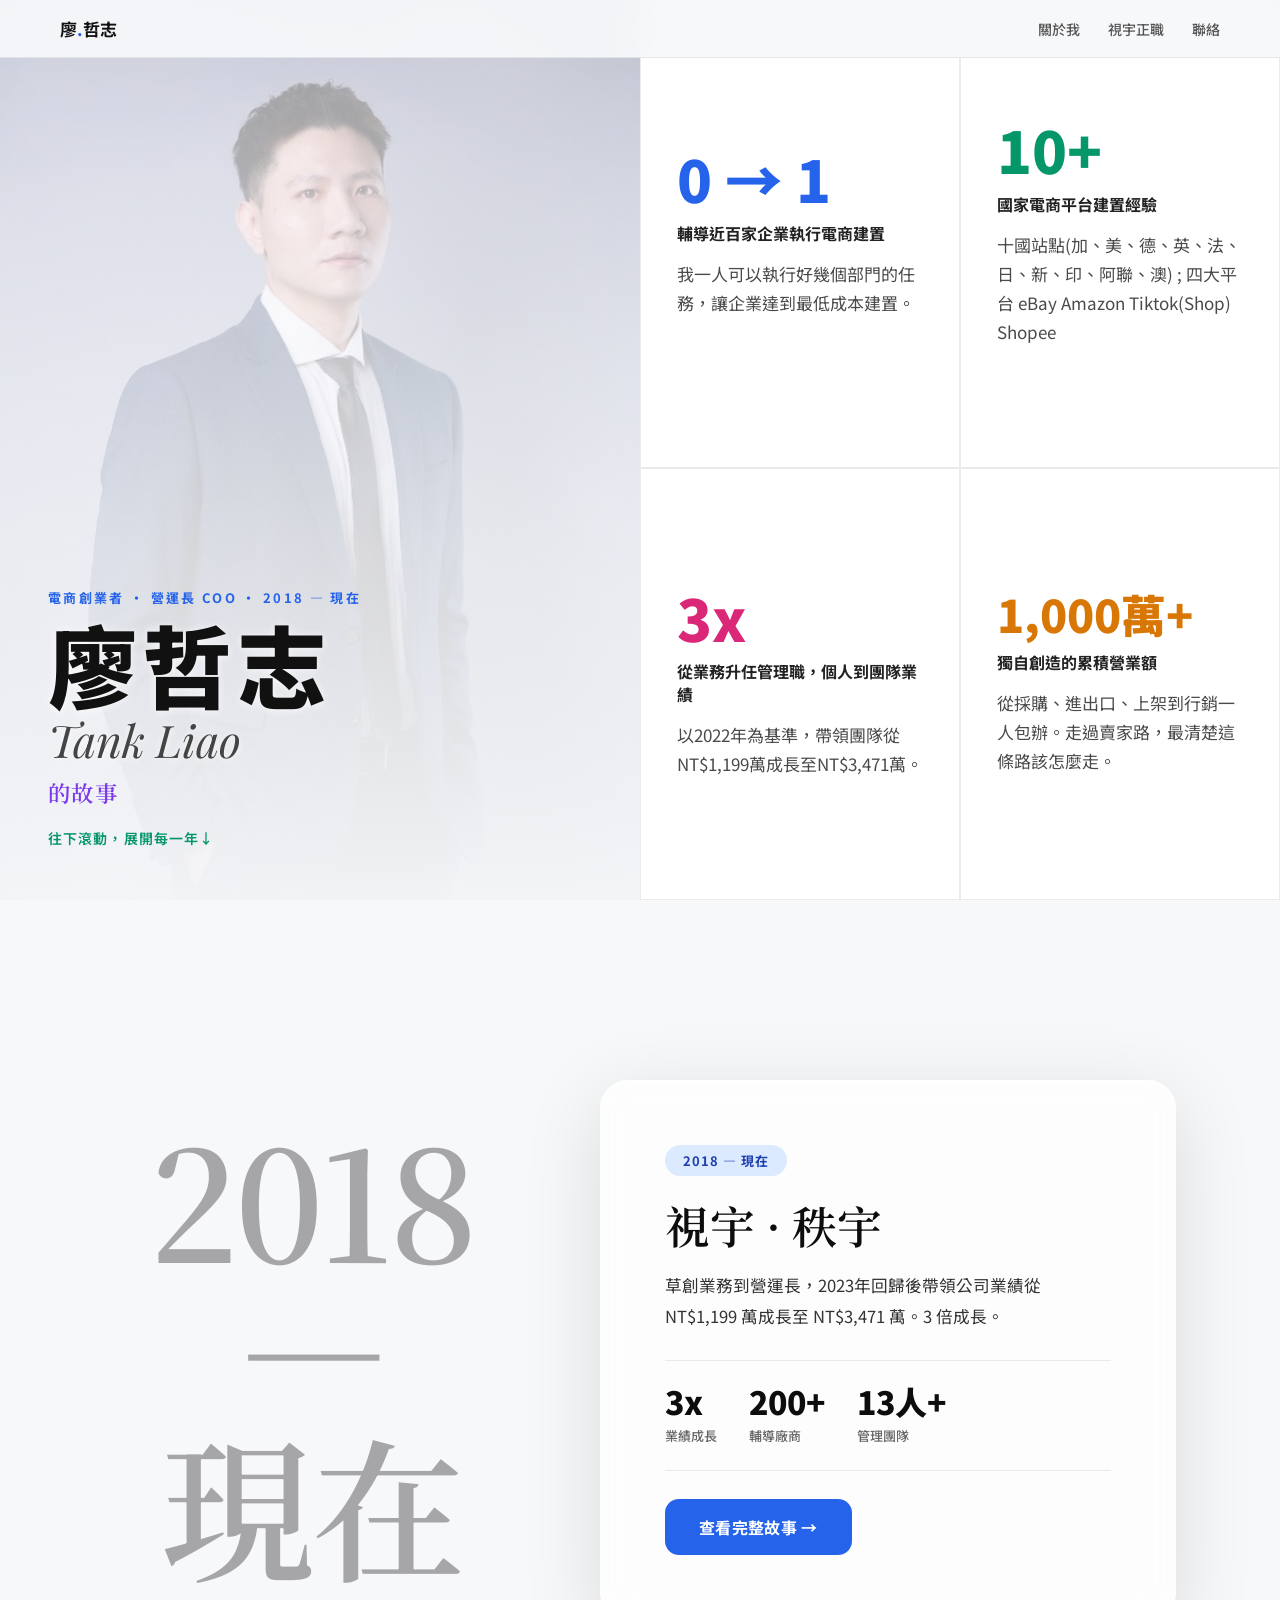
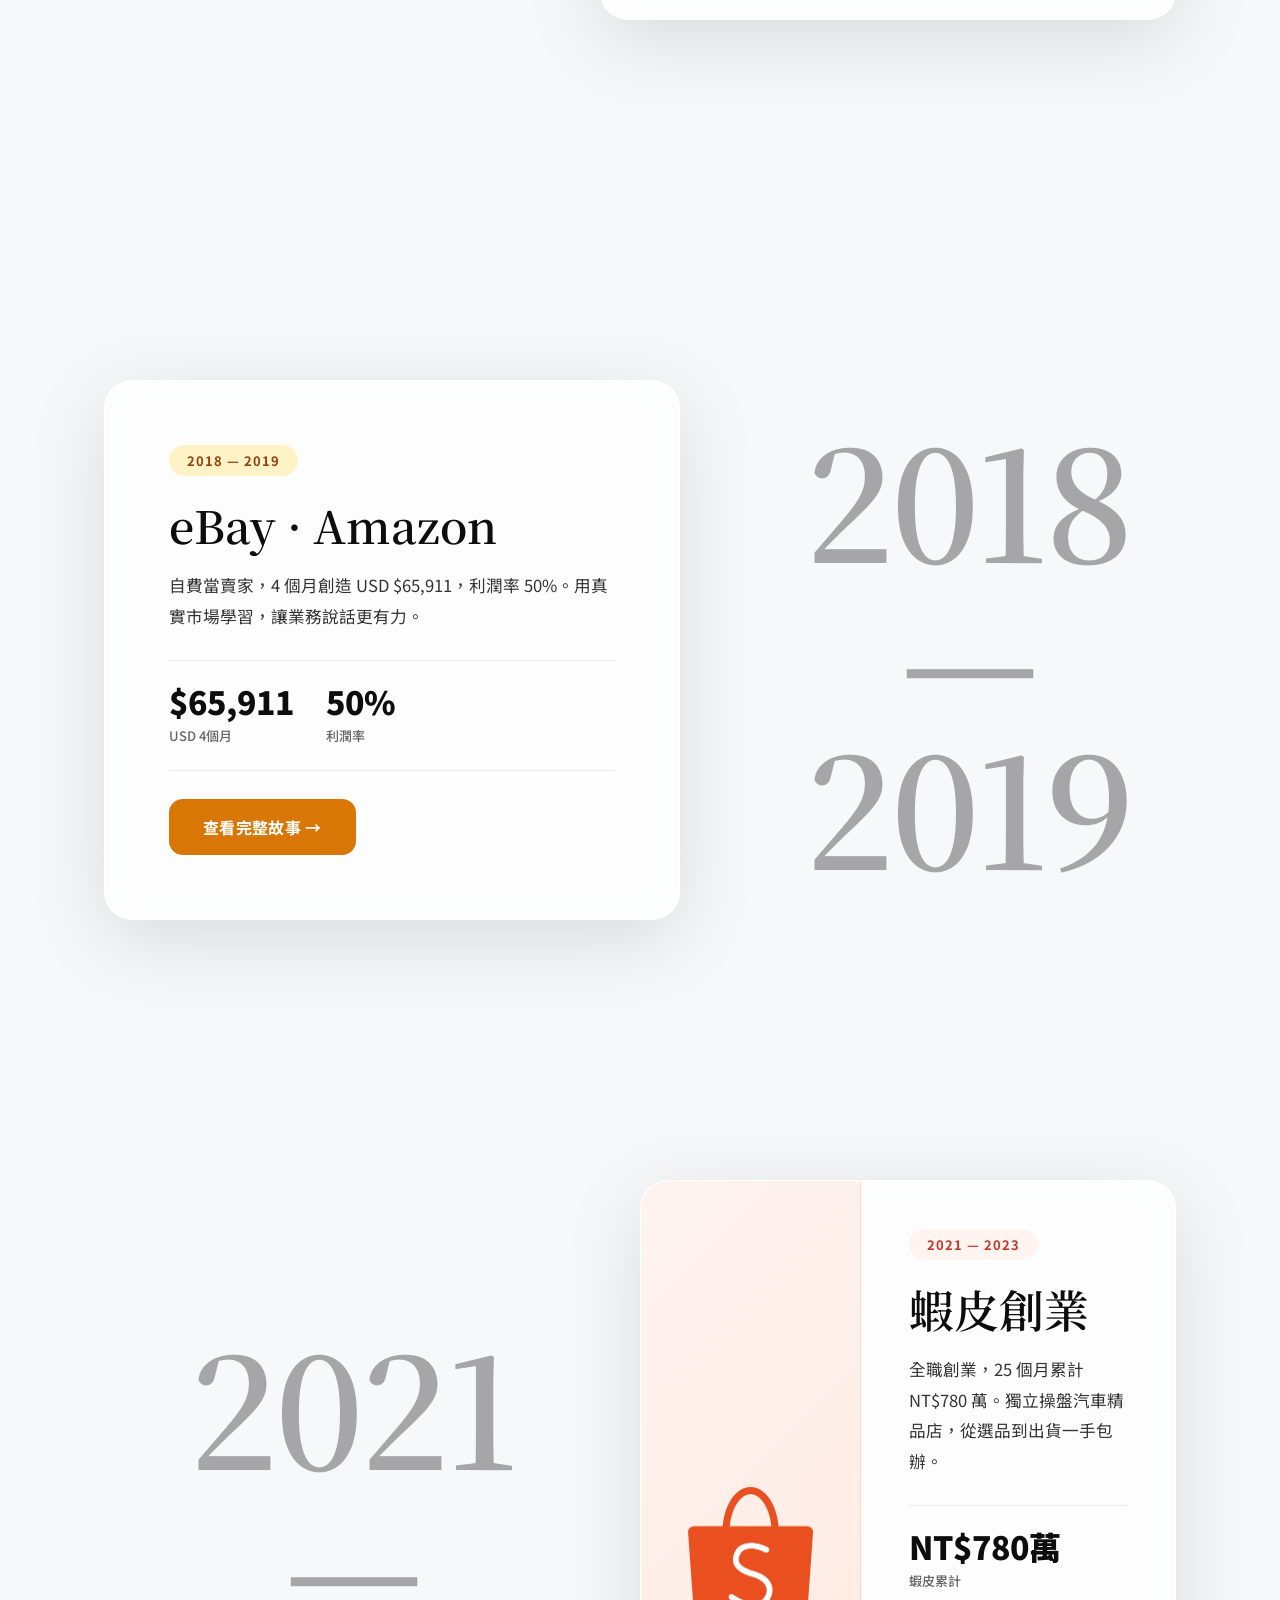
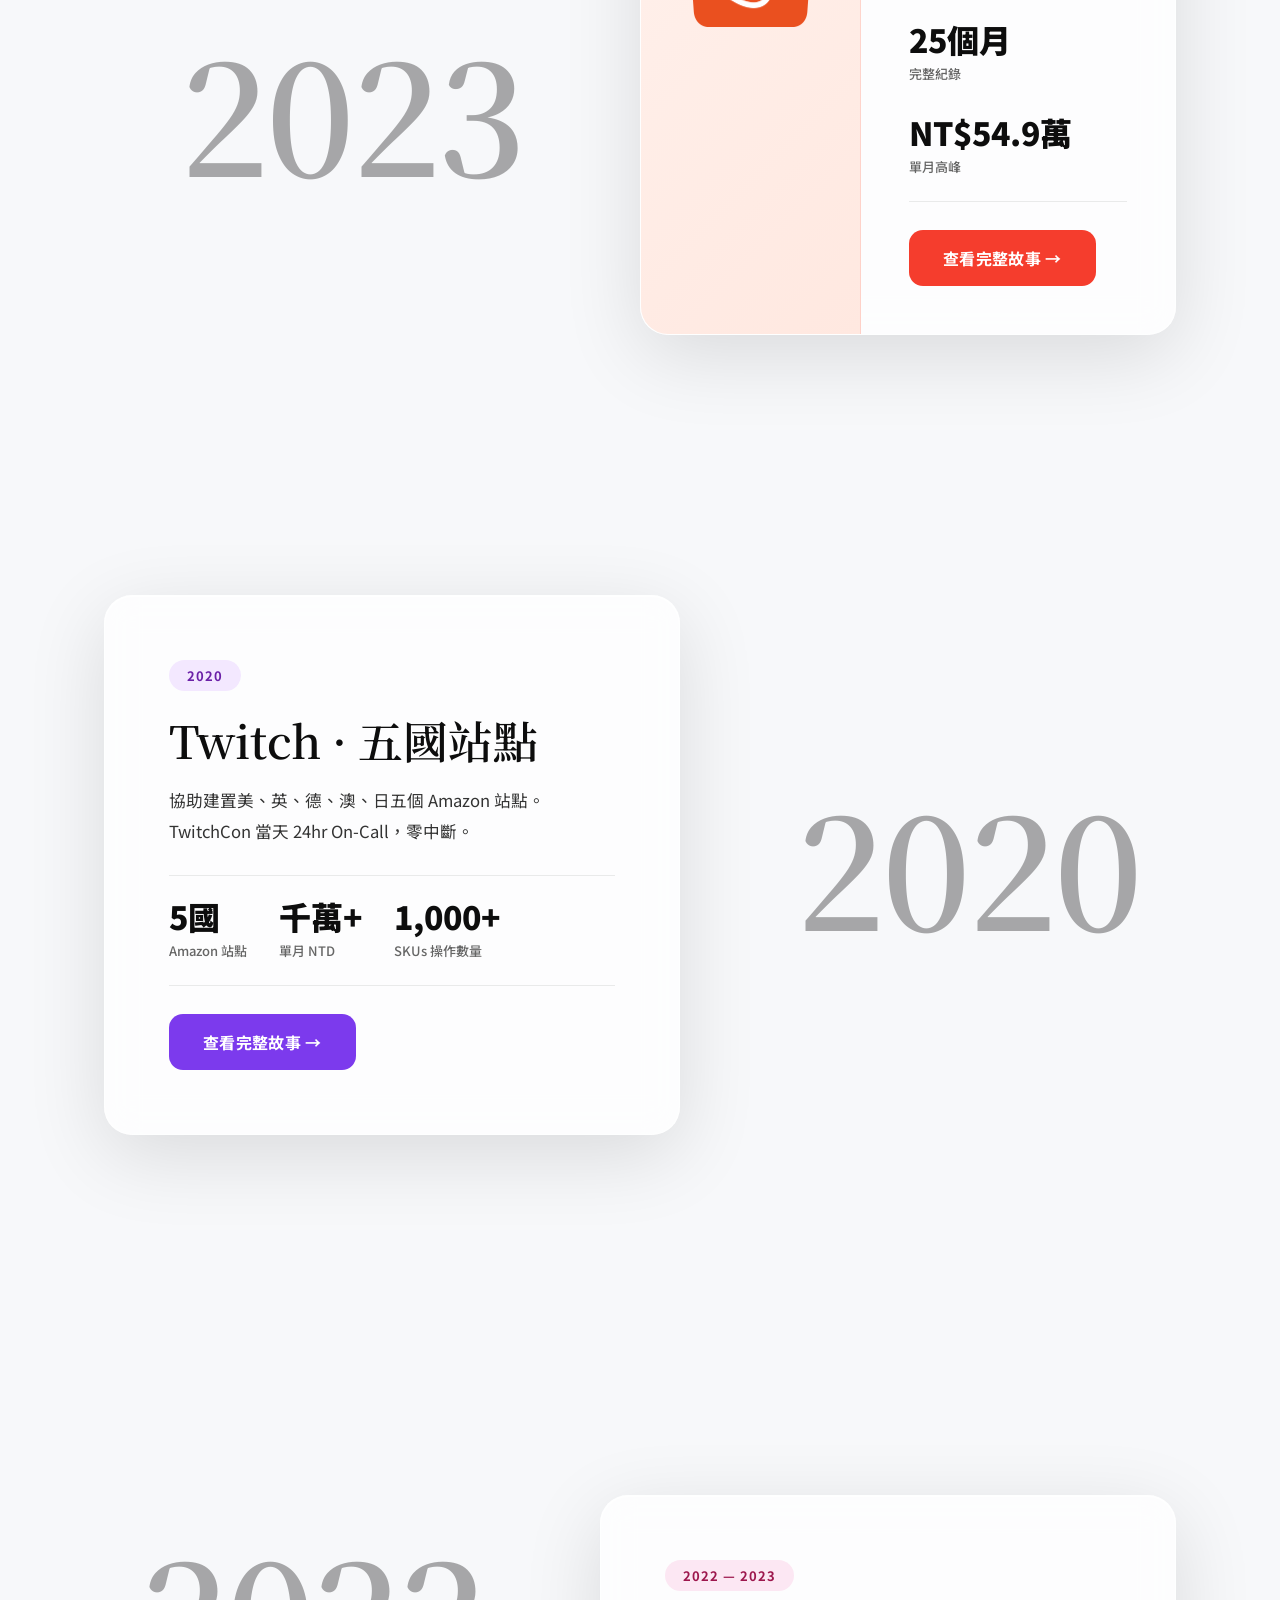
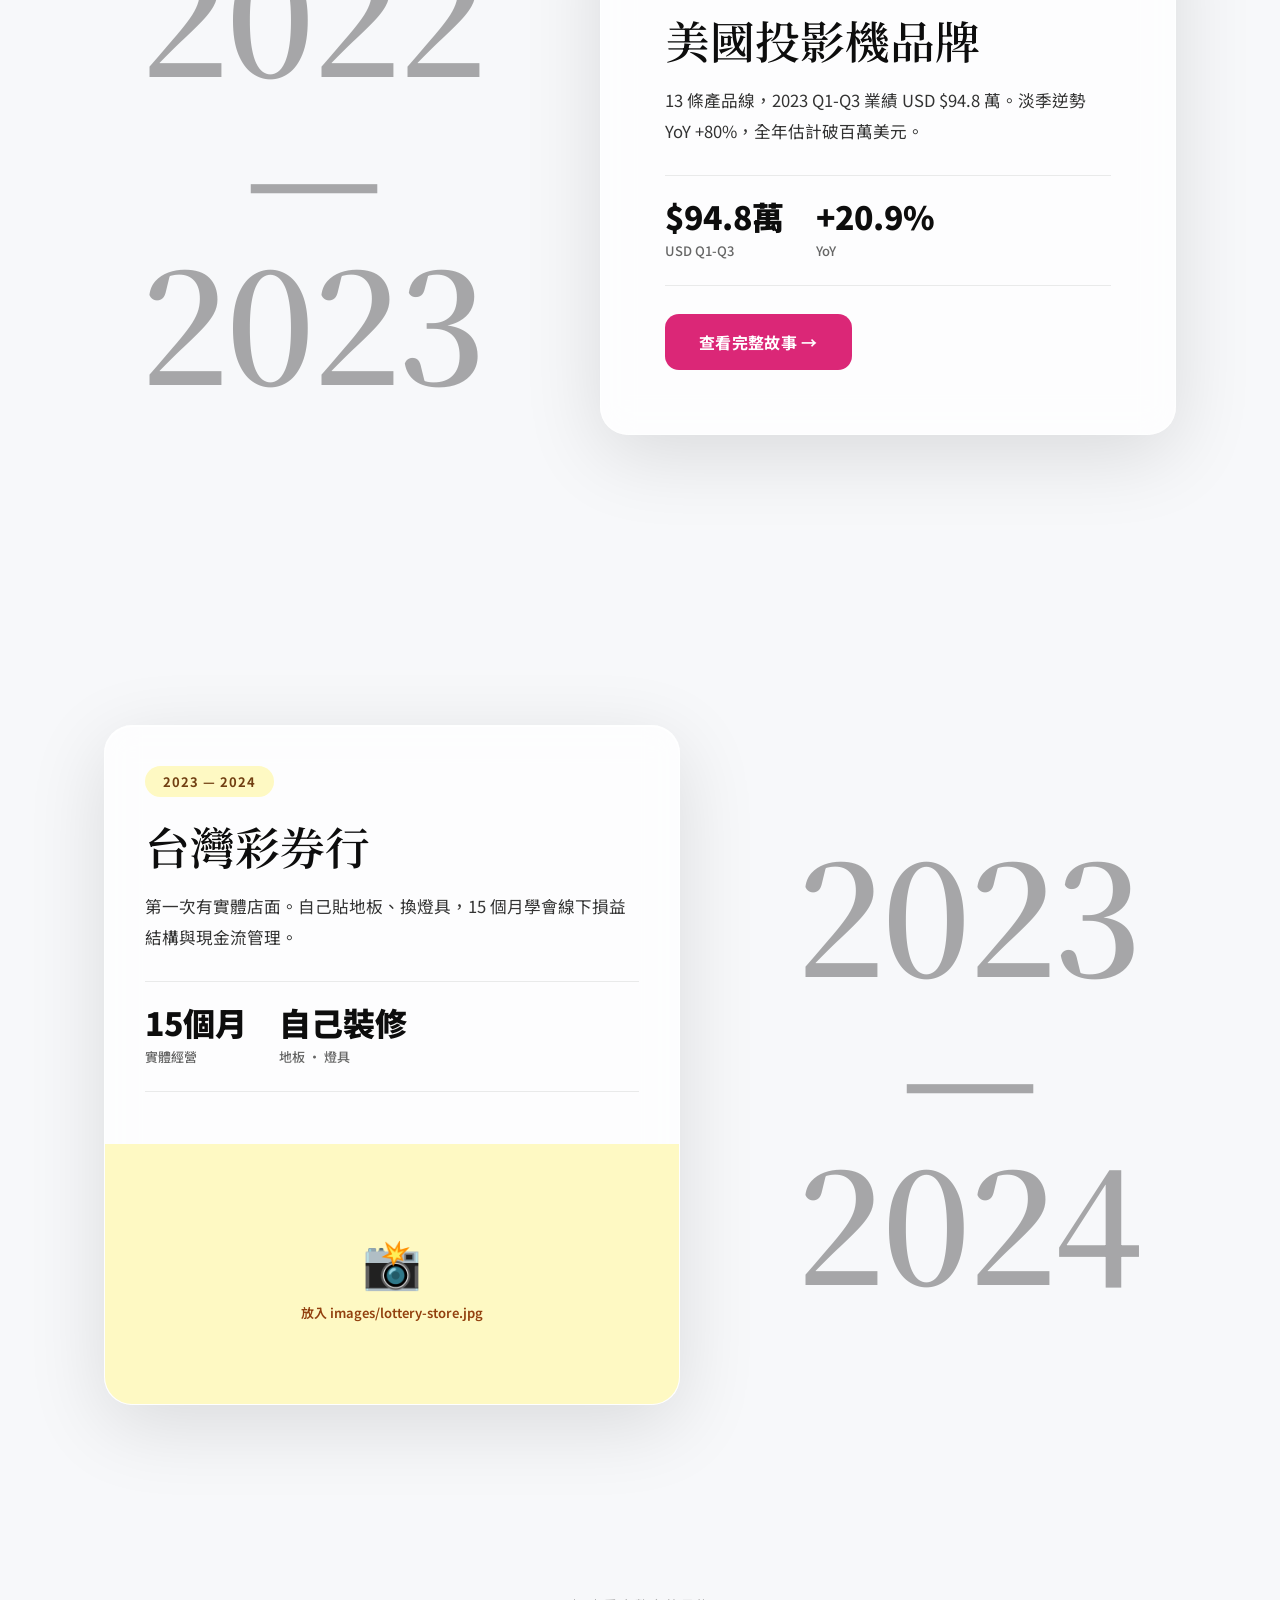
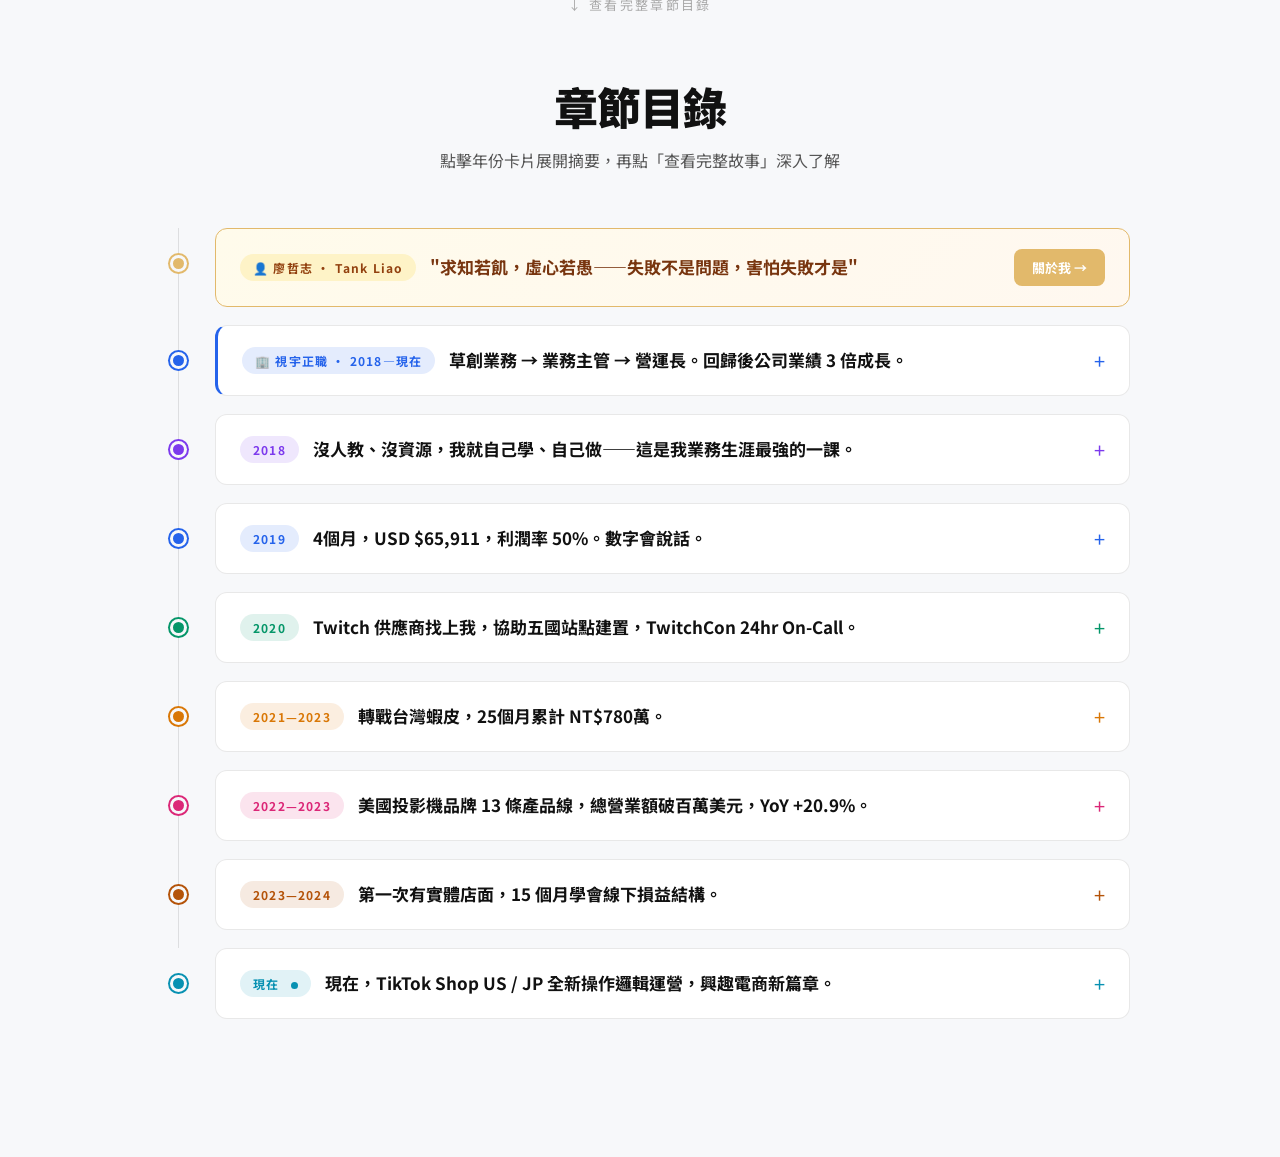
==== commit 07621476: "Add files via upload" ====
--- a/index.html
+++ b/index.html
@@ -320,15 +320,21 @@
 
   <!-- s6: even → card left, yr right | logos: 5(彩券) -->
   <section class="ss even" data-target-logos="5">
-    <div class="ss-card"><div class="scard">
-      <div class="stag" style="background:#fef9c3;color:#713f12">2023 — 2024</div>
-      <div class="stit">台灣彩券行</div>
-      <div class="sdesc">第一次有實體店面。自己貼地板、換燈具，15 個月學會線下損益結構與現金流管理。</div>
-      <div class="snums">
-        <div class="snum"><strong>15個月</strong><span>實體經營</span></div>
-        <div class="snum"><strong>自己裝修</strong><span>地板 · 燈具</span></div>
-      </div>
-      <a href="lottery.html" class="sbtn" style="background:#b45309">查看完整故事 →</a>
+    <div class="ss-card"><div class="scard" style="padding:0;overflow:hidden;">
+      <div style="padding:2.5rem 2.5rem 1.5rem;">
+        <div class="stag" style="background:#fef9c3;color:#713f12">2023 — 2024</div>
+        <div class="stit">台灣彩券行</div>
+        <div class="sdesc">第一次有實體店面。自己貼地板、換燈具，15 個月學會線下損益結構與現金流管理。</div>
+        <div class="snums">
+          <div class="snum"><strong>15個月</strong><span>實體經營</span></div>
+          <div class="snum"><strong>自己裝修</strong><span>地板 · 燈具</span></div>
+        </div>
+      </div>
+      <div style="width:100%;height:260px;overflow:hidden;background:#f5f0e8;">
+        <img src="images/lottery-store.jpg" alt="台灣彩券行實拍"
+          style="width:100%;height:100%;object-fit:cover;object-position:center;display:block;"
+          onerror="this.parentNode.innerHTML='<div style=\'width:100%;height:100%;display:flex;flex-direction:column;align-items:center;justify-content:center;gap:8px;background:#fef9c3;\'><div style=\'font-size:3rem;\'>📸</div><div style=\'font-size:13px;color:#92400e;font-weight:600;\'>放入 images/lottery-store.jpg</div></div>'">
+      </div>
     </div></div>
     <div class="ss-yr"><div class="ss-yr-txt">2023<br>—<br>2024</div></div>
   </section>
@@ -432,7 +438,6 @@
         </div><div class="exp"><div class="expin">
           <div><div class="exsum">獨立經營<strong>台灣彩券行</strong>，自己裝修，建立對管銷成本第一手認識。</div>
           <div class="exkpis"><span class="exkpi">15個月</span><span class="exkpi">實體管銷</span></div></div>
-          <a href="lottery.html" class="dlink">查看完整故事 →</a>
         </div></div></div>
       </div>
 
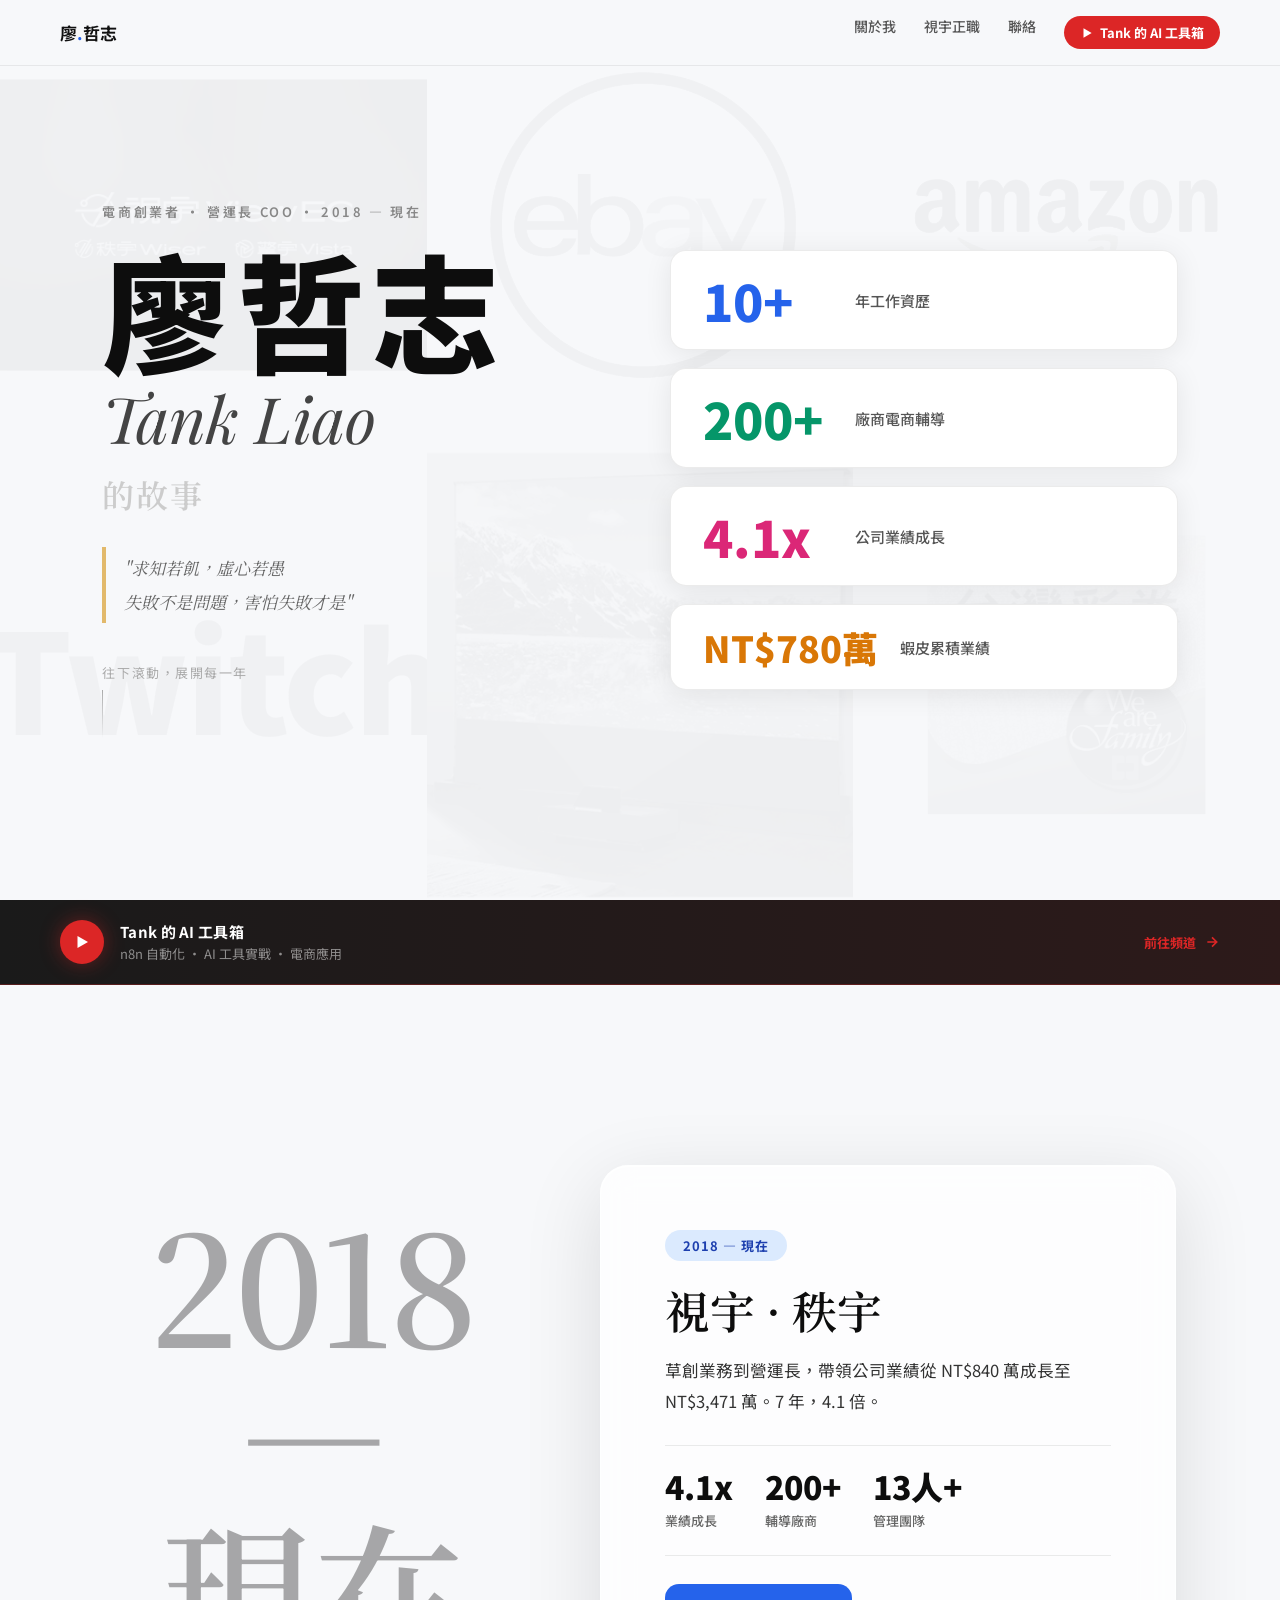
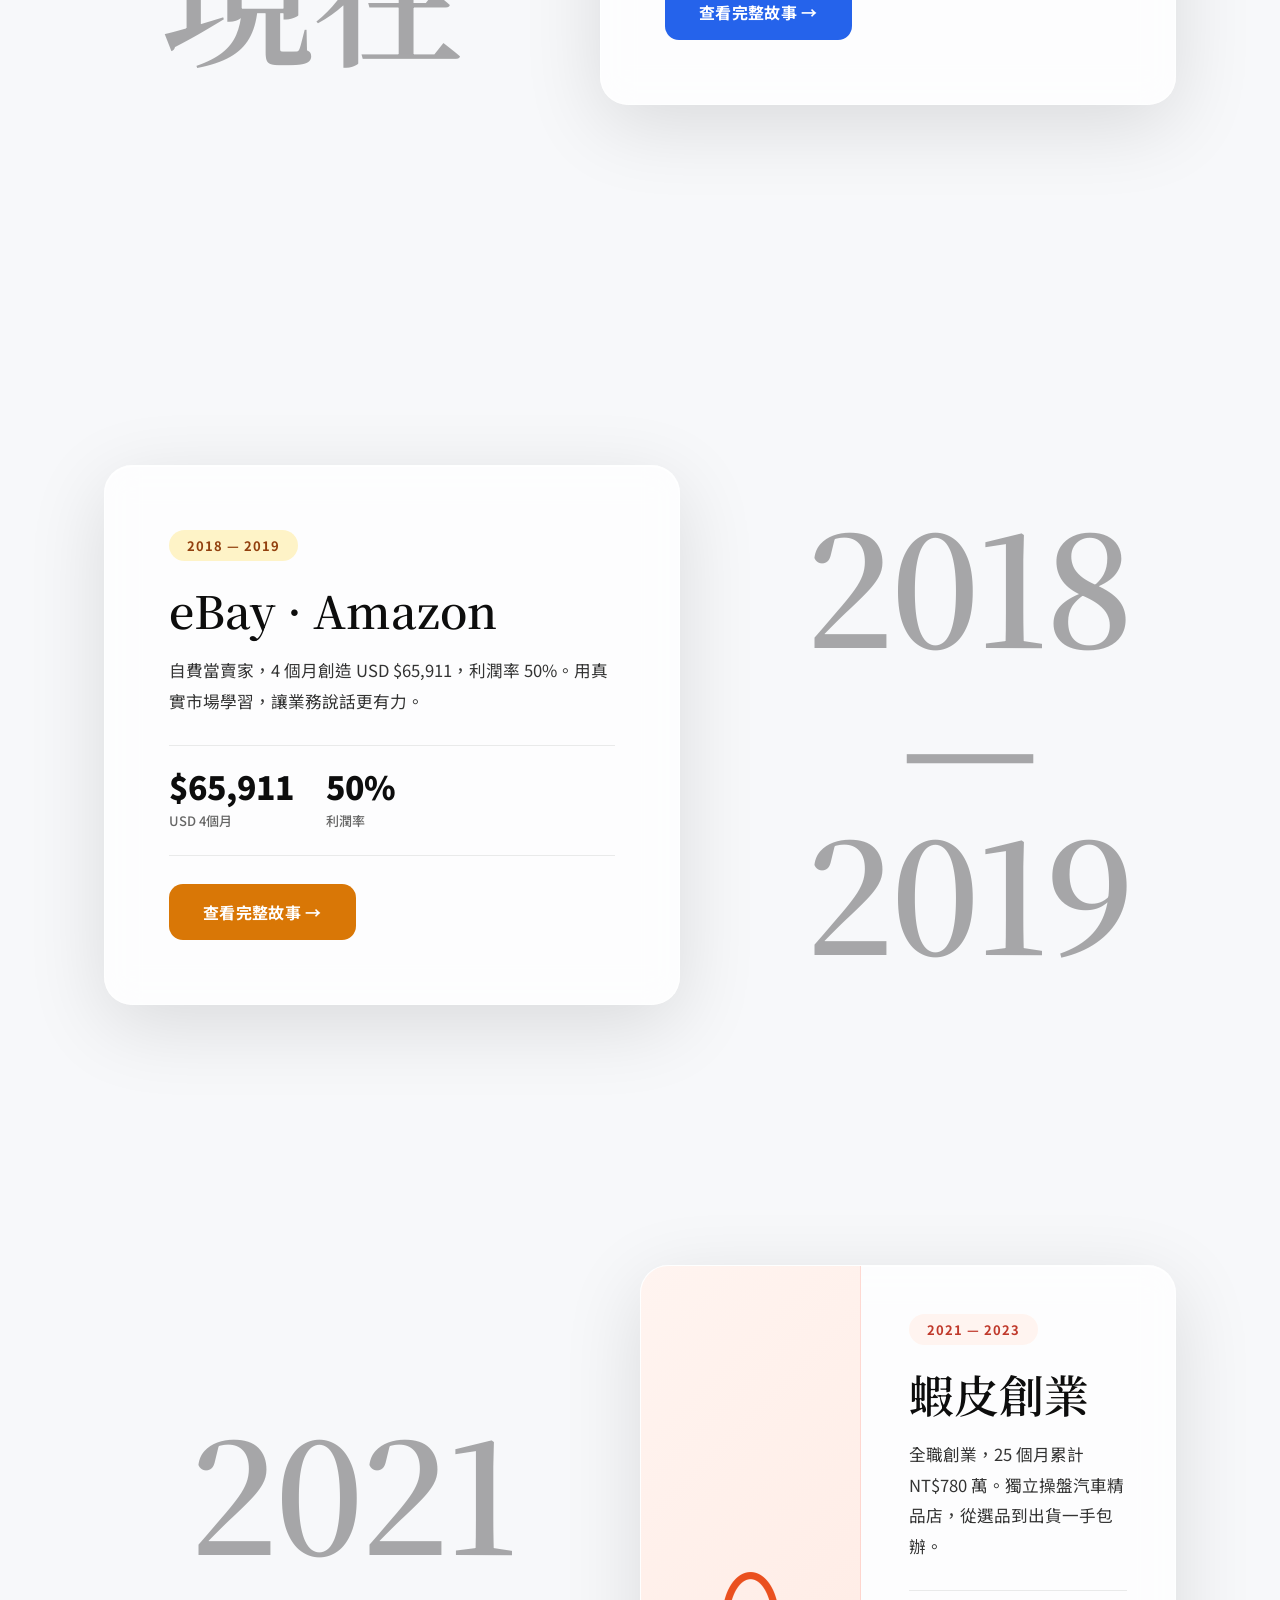
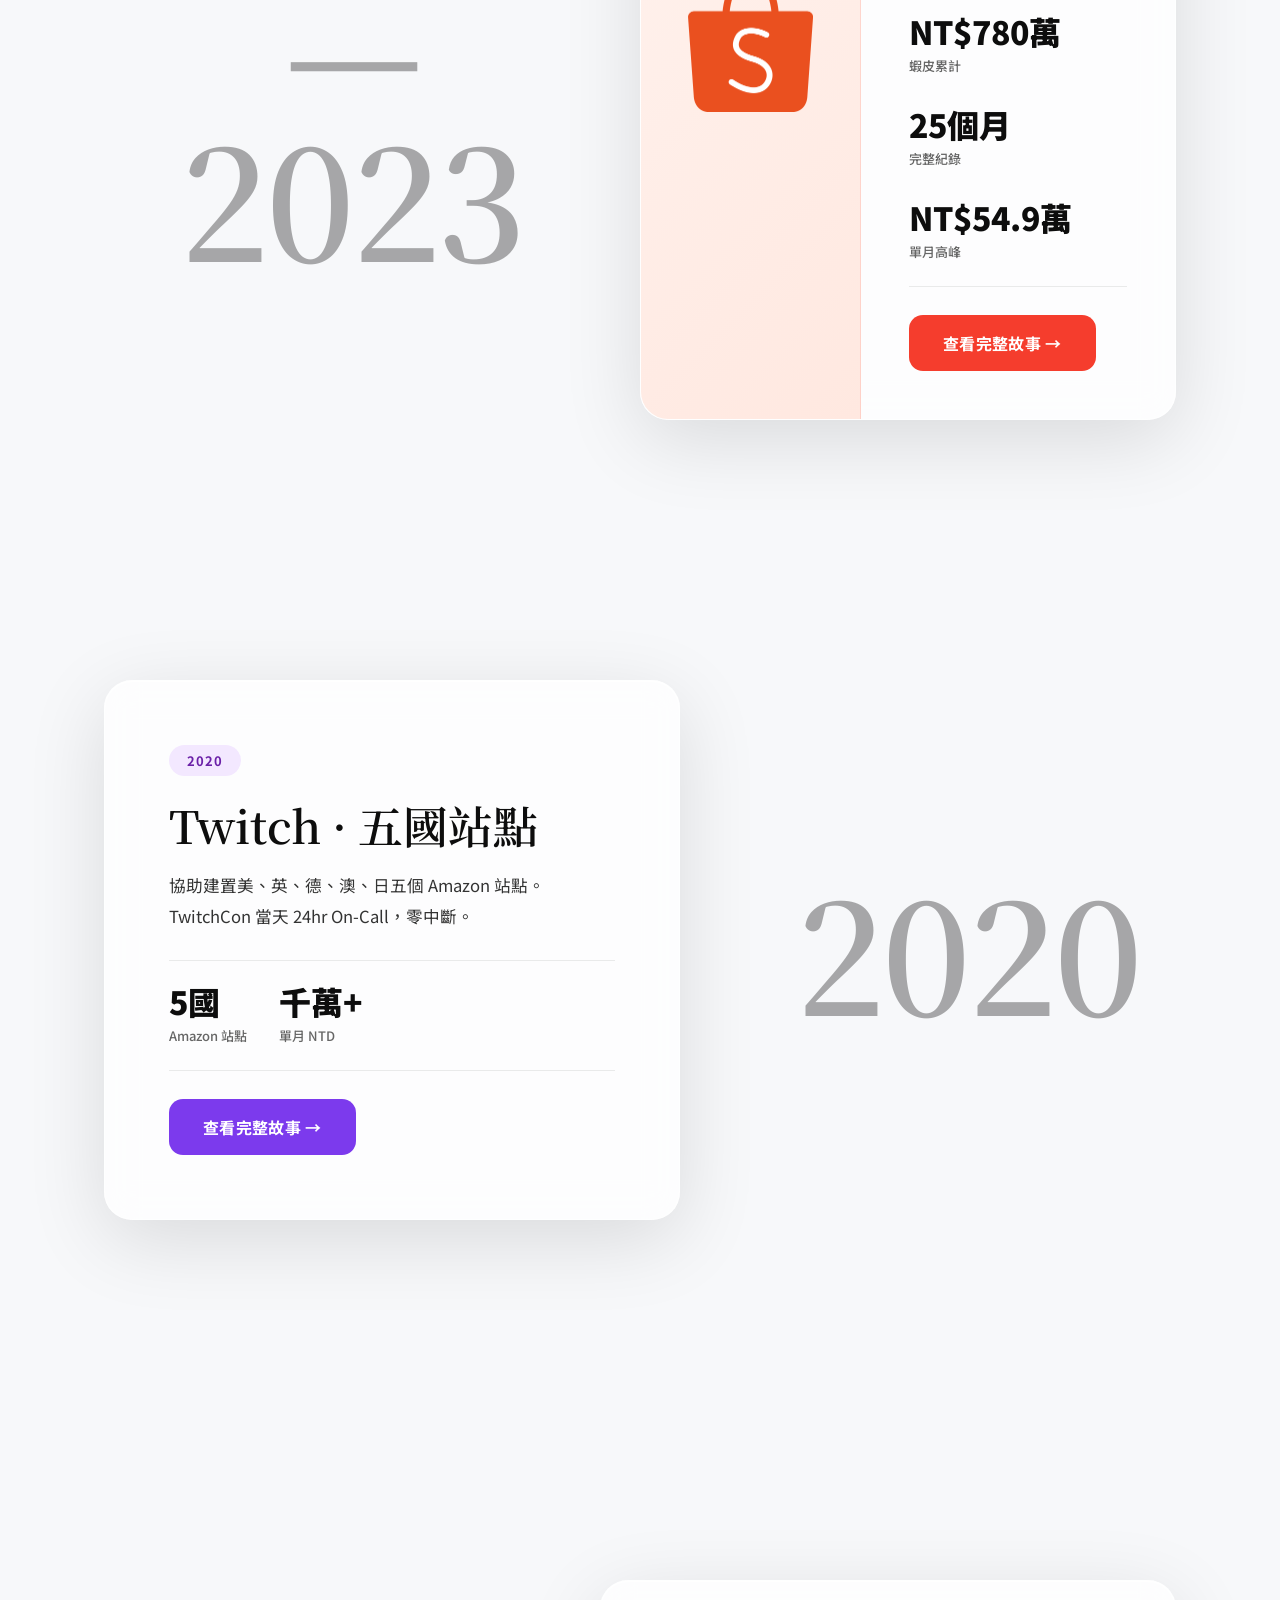
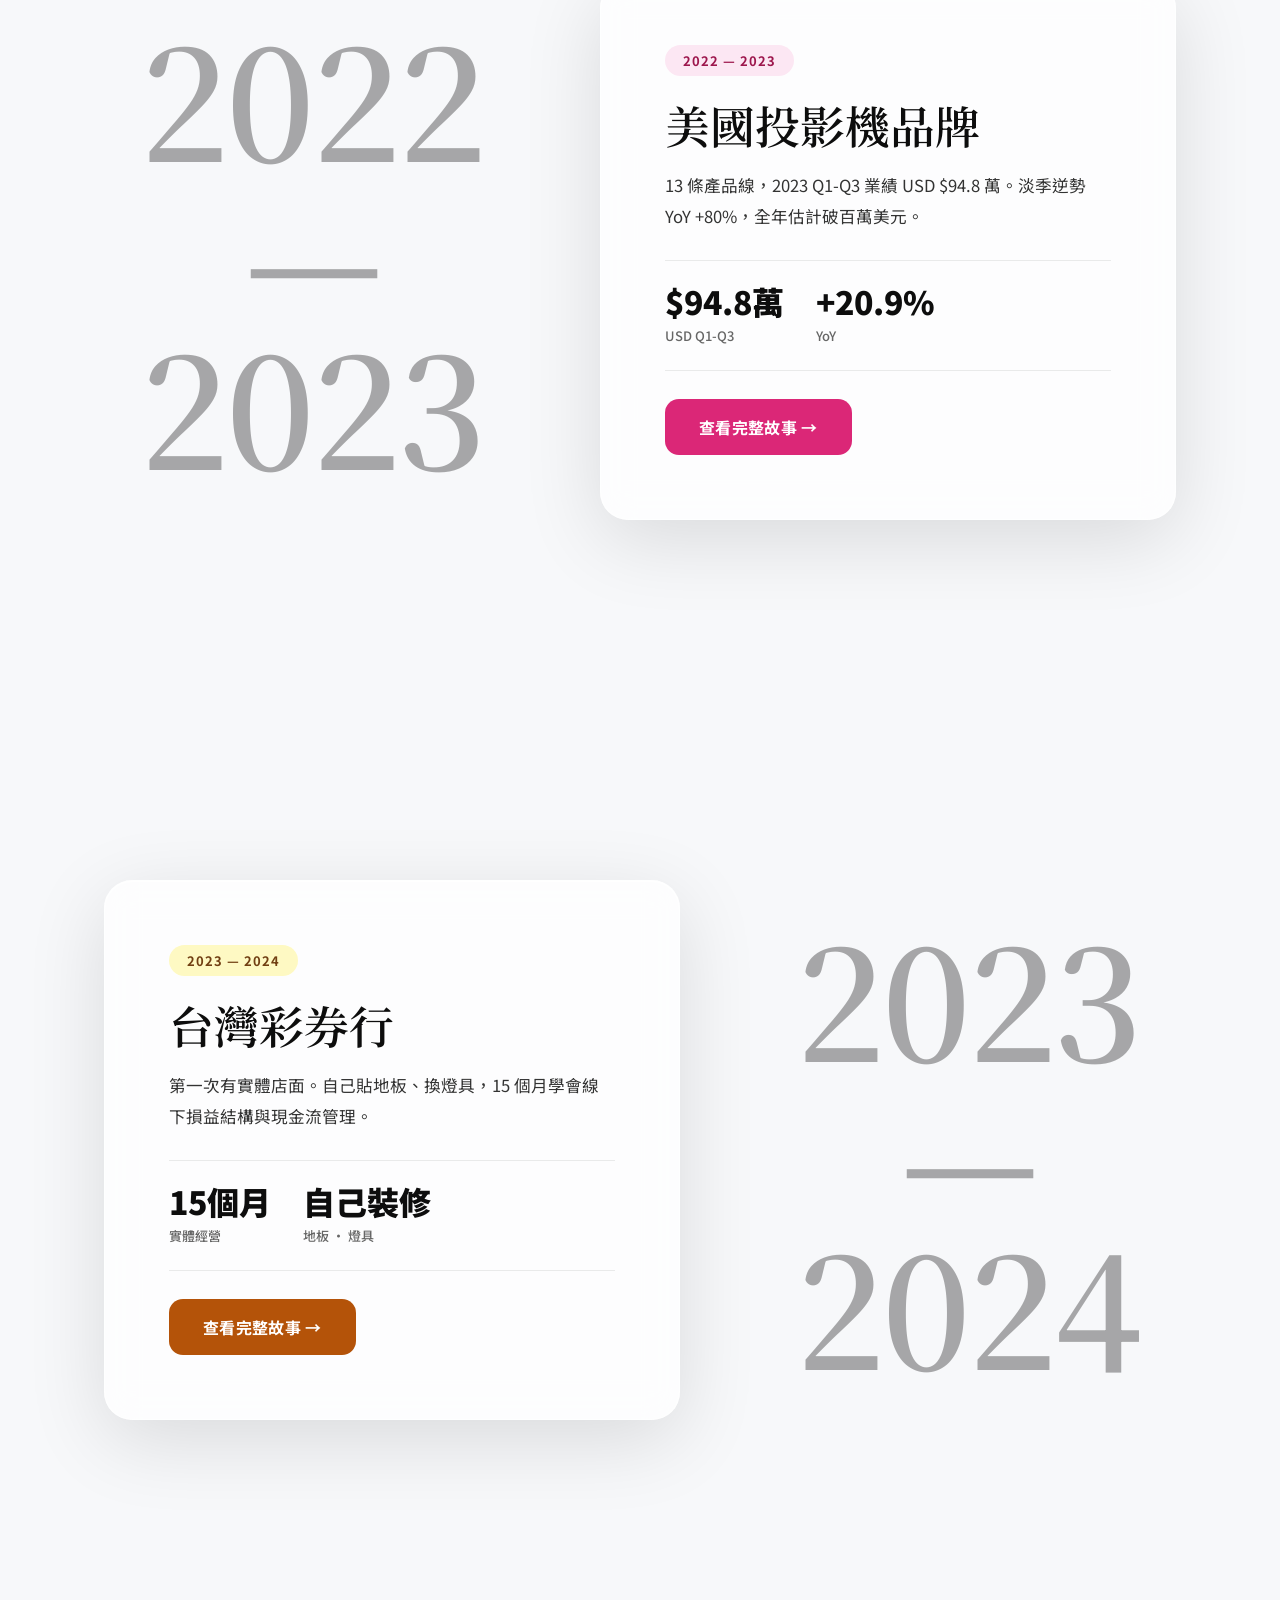
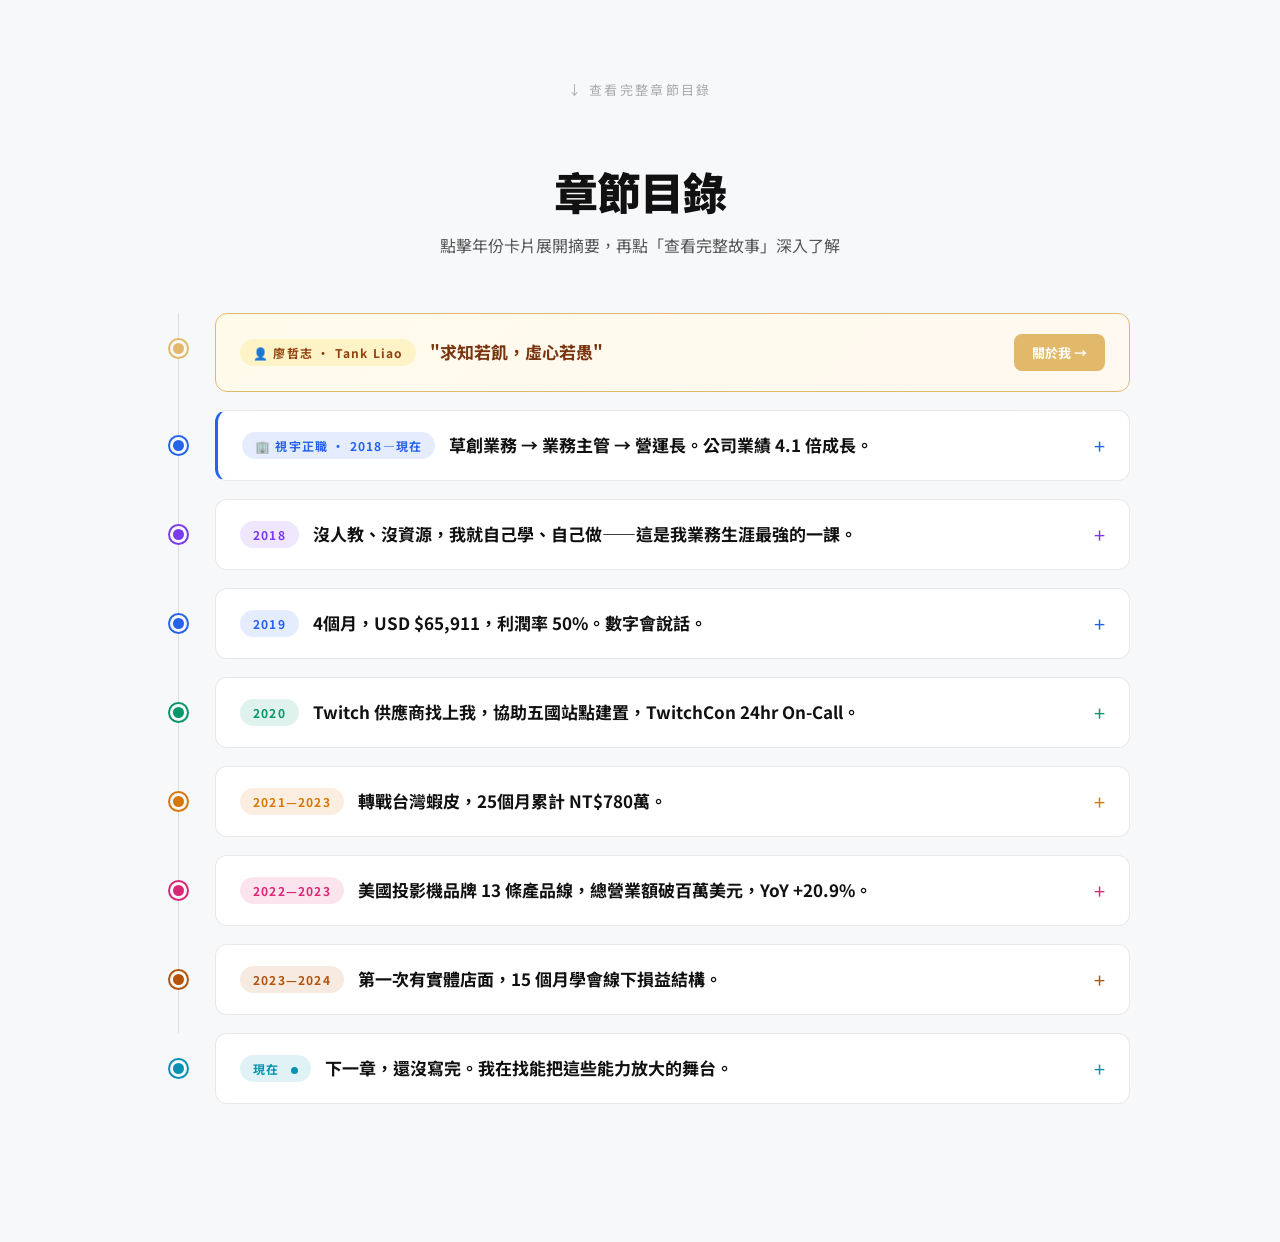
==== commit 9e217091: "Add files via upload" ====
--- a/index.html
+++ b/index.html
@@ -30,26 +30,22 @@
 .fg{position:relative;z-index:1;}
 
 /* HERO */
-.hero{min-height:100vh;display:grid;grid-template-columns:1fr 1fr;align-items:center;padding:0;gap:0;}
-.hl{position:relative;height:100vh;overflow:hidden;background:#F7F8FA;}
-.hl-photo{width:100%;height:100%;object-fit:cover;object-position:center top;display:block;opacity:0.45;}
-.hl-overlay{position:absolute;inset:0;background:linear-gradient(to bottom,rgba(247,248,250,0.15) 0%,rgba(247,248,250,0.7) 60%,rgba(247,248,250,0.95) 100%);}
-.hl-text{position:absolute;bottom:52px;left:48px;right:48px;}
-.eyebrow{font-size:13px;font-weight:700;letter-spacing:.18em;text-transform:uppercase;color:#2563eb;margin-bottom:12px;}
-.name-zh{font-family:'Noto Sans TC',sans-serif;font-size:clamp(3rem,7vw,6rem);font-weight:900;color:#111;letter-spacing:.05em;line-height:1;margin-bottom:6px;text-shadow:0 1px 8px rgba(255,255,255,0.8);}
-.name-en{font-family:'Playfair Display',serif;font-style:italic;font-size:clamp(1.4rem,3.5vw,2.8rem);font-weight:400;color:#444;margin-bottom:12px;line-height:1.1;text-shadow:0 1px 6px rgba(255,255,255,0.8);}
-.subtitle{font-family:'Noto Serif TC',serif;font-size:clamp(1rem,1.8vw,1.4rem);font-weight:600;color:#7c3aed;letter-spacing:.06em;margin-bottom:20px;}
+.hero{min-height:100vh;display:grid;grid-template-columns:1fr 1fr;align-items:center;padding:120px 8% 80px;gap:60px;}
+.hl{}
+.eyebrow{font-size:13px;font-weight:600;letter-spacing:.2em;text-transform:uppercase;color:#888;margin-bottom:24px;}
+.name-zh{font-family:'Noto Sans TC',sans-serif;font-size:clamp(4rem,10vw,8rem);font-weight:900;color:#0d0d0d;letter-spacing:.05em;line-height:1;margin-bottom:10px;}
+.name-en{font-family:'Playfair Display',serif;font-style:italic;font-size:clamp(2rem,5vw,4rem);font-weight:400;color:#444;margin-bottom:18px;line-height:1.1;}
+.subtitle{font-family:'Noto Serif TC',serif;font-size:clamp(1.2rem,2.5vw,2rem);font-weight:600;color:#ccc;letter-spacing:.06em;margin-bottom:30px;}
 .quote{font-family:'Noto Serif TC',serif;font-size:clamp(14px,1.4vw,17px);font-style:italic;color:#666;border-left:4px solid #e2b96b;padding:4px 0 4px 18px;line-height:2;margin-bottom:40px;max-width:460px;}
-.shint{display:flex;flex-direction:column;align-items:flex-start;gap:8px;font-size:14px;color:#059669;letter-spacing:.08em;font-weight:600;}
-.sline{display:none;}.shint span::after{content:" ↓";animation:bob 2s ease-in-out infinite;display:inline-block;}
+.shint{display:flex;flex-direction:column;align-items:flex-start;gap:8px;font-size:13px;color:#aaa;letter-spacing:.12em;}
+.sline{width:1px;height:48px;background:linear-gradient(to bottom,#aaa,transparent);animation:bob 2s ease-in-out infinite;}
 @keyframes bob{0%,100%{opacity:.4;transform:scaleY(1);}50%{opacity:1;transform:scaleY(1.3);}}
 
-.hr{display:grid;grid-template-columns:1fr 1fr;height:100vh;}
-.sc{background:#fff;border:0.5px solid rgba(0,0,0,0.08);padding:44px 36px;display:flex;flex-direction:column;justify-content:center;transition:background .2s;position:relative;}
-.sc:hover{background:#f8f9ff;}
-.sv{font-size:clamp(32px,4.5vw,58px);font-weight:900;line-height:1;margin-bottom:14px;}
-.sl{font-size:16px;color:#222;font-weight:700;line-height:1.4;margin-bottom:8px;}
-.sc-tip{font-size:17px;color:#4A4A4A;line-height:1.7;margin-top:8px;}
+.hr{display:flex;flex-direction:column;gap:18px;}
+.sc{background:#fff;border:1px solid rgba(0,0,0,0.08);border-radius:16px;padding:24px 32px;box-shadow:0 4px 28px rgba(0,0,0,0.08);display:flex;align-items:center;gap:22px;transition:transform .2s,box-shadow .2s;}
+.sc:hover{transform:translateY(-3px);box-shadow:0 10px 36px rgba(0,0,0,0.12);}
+.sv{font-size:clamp(32px,4vw,50px);font-weight:900;line-height:1;min-width:130px;}
+.sl{font-size:15px;color:#555;font-weight:500;line-height:1.4;}
 
 /* STORY */
 .ss{min-height:100vh;display:grid;grid-template-columns:1fr 1fr;align-items:center;padding:60px 5%;gap:0;}
@@ -125,11 +121,9 @@
 @media(max-width:900px){
   .snav{padding:14px 20px;}.snav-links{display:none;}
   .hero{grid-template-columns:1fr;padding:80px 6% 60px;gap:40px;}
-  .hero{grid-template-columns:1fr;}
-  .hl{height:60vh;}
-  .hr{grid-template-columns:1fr 1fr;height:auto;}
-  .sc{padding:28px 20px;}
-  .sv{font-size:clamp(26px,6vw,40px);}
+  .hr{flex-direction:row;flex-wrap:wrap;}
+  .sc{flex:1;min-width:140px;padding:16px 20px;}
+  .sv{font-size:clamp(24px,5vw,36px);min-width:auto;}
   .ss{grid-template-columns:1fr;padding:40px 5%;}
   .ss-yr{display:none;}
   .ss-card{padding:20px;}
@@ -187,44 +181,46 @@
       <a href="about.html">關於我</a>
       <a href="siyu.html">視宇正職</a>
       <a href="contact.html">聯絡</a>
+      <a href="https://youtu.be/xT1zA0RLUWo" target="_blank" rel="noopener" style="display:inline-flex;align-items:center;gap:6px;padding:7px 16px;background:#dc2626;color:#fff;border-radius:100px;font-size:13px;font-weight:700;text-decoration:none;transition:opacity .2s;" onmouseover="this.style.opacity='.85'" onmouseout="this.style.opacity='1'">
+        <svg width="14" height="14" viewBox="0 0 24 24" fill="white"><polygon points="6,4 20,12 6,20"/></svg>
+        Tank 的 AI 工具箱
+      </a>
     </div>
   </nav>
 
   <section class="hero" id="hero">
     <div class="hl">
-      <img class="hl-photo" src="images/profile-photo.jpg" alt="廖哲志 Tank Liao">
-      <div class="hl-overlay"></div>
-      <div class="hl-text">
-        <div class="eyebrow">電商創業者 · 營運長 COO · 2018 — 現在</div>
-        <div class="name-zh">廖哲志</div>
-        <div class="name-en">Tank Liao</div>
-        <div class="subtitle">的故事</div>
-        <div class="shint"><span>往下滾動，展開每一年</span><div class="sline"></div></div>
-      </div>
+      <div class="eyebrow">電商創業者 · 營運長 COO · 2018 — 現在</div>
+      <div class="name-zh">廖哲志</div>
+      <div class="name-en">Tank Liao</div>
+      <div class="subtitle">的故事</div>
+      <div class="quote">"求知若飢，虛心若愚<br>失敗不是問題，害怕失敗才是"</div>
+      <div class="shint"><span>往下滾動，展開每一年</span><div class="sline"></div></div>
     </div>
     <div class="hr">
-      <div class="sc" style="border-bottom:0.5px solid rgba(0,0,0,0.08);border-right:0.5px solid rgba(0,0,0,0.08);">
-        <div class="sv" style="color:#2563eb">0 → 1</div>
-        <div class="sl">輔導近百家企業執行電商建置</div>
-        <div class="sc-tip">我一人可以執行好幾個部門的任務，讓企業達到最低成本建置。</div>
-      </div>
-      <div class="sc" style="border-bottom:0.5px solid rgba(0,0,0,0.08);">
-        <div class="sv" style="color:#059669">10+</div>
-        <div class="sl">國家電商平台建置經驗</div>
-        <div class="sc-tip">十國站點(加、美、德、英、法、日、新、印、阿聯、澳) ; 四大平台 eBay Amazon Tiktok(Shop) Shopee</div>
-      </div>
-      <div class="sc" style="border-right:0.5px solid rgba(0,0,0,0.08);">
-        <div class="sv" style="color:#db2777">3x</div>
-        <div class="sl">從業務升任管理職，個人到團隊業績</div>
-        <div class="sc-tip">以2022年為基準，帶領團隊從NT$1,199萬成長至NT$3,471萬。</div>
-      </div>
-      <div class="sc">
-        <div class="sv" style="color:#d97706;font-size:clamp(26px,3.5vw,46px)">1,000萬+</div>
-        <div class="sl">獨自創造的累積營業額</div>
-        <div class="sc-tip">從採購、進出口、上架到行銷一人包辦。走過賣家路，最清楚這條路該怎麼走。</div>
-      </div>
-    </div>
-  </section>
+      <div class="sc"><div class="sv" style="color:#2563eb">10+</div><div class="sl">年工作資歷</div></div>
+      <div class="sc"><div class="sv" style="color:#059669">200+</div><div class="sl">廠商電商輔導</div></div>
+      <div class="sc"><div class="sv" style="color:#db2777">4.1x</div><div class="sl">公司業績成長</div></div>
+      <div class="sc"><div class="sv" style="color:#d97706;font-size:clamp(22px,3vw,36px)">NT$780萬</div><div class="sl">蝦皮累積業績</div></div>
+    </div>
+  </section>
+
+  <!-- YouTube 頻道橫幅 -->
+  <a href="https://youtu.be/xT1zA0RLUWo" target="_blank" rel="noopener" style="display:flex;align-items:center;justify-content:space-between;gap:20px;padding:20px 60px;background:linear-gradient(90deg,#1a1a1a,#2d1a1a);text-decoration:none;border-bottom:1px solid rgba(220,38,38,0.3);transition:background .2s;" onmouseover="this.style.background='linear-gradient(90deg,#1f1f1f,#3d1a1a)'" onmouseout="this.style.background='linear-gradient(90deg,#1a1a1a,#2d1a1a)'">
+    <div style="display:flex;align-items:center;gap:16px;">
+      <div style="width:44px;height:44px;background:#dc2626;border-radius:50%;display:flex;align-items:center;justify-content:center;flex-shrink:0;box-shadow:0 0 20px rgba(220,38,38,0.4);">
+        <svg width="18" height="18" viewBox="0 0 24 24" fill="white"><polygon points="6,4 20,12 6,20"/></svg>
+      </div>
+      <div>
+        <div style="font-size:15px;font-weight:700;color:#fff;letter-spacing:.02em;">Tank 的 AI 工具箱</div>
+        <div style="font-size:13px;color:rgba(255,255,255,0.5);margin-top:2px;">n8n 自動化 · AI 工具實戰 · 電商應用</div>
+      </div>
+    </div>
+    <div style="display:flex;align-items:center;gap:8px;font-size:13px;font-weight:700;color:#dc2626;white-space:nowrap;">
+      前往頻道
+      <svg width="16" height="16" viewBox="0 0 24 24" fill="none" stroke="#dc2626" stroke-width="2.5"><path d="M5 12h14M12 5l7 7-7 7"/></svg>
+    </div>
+  </a>
 
   <!-- s1: odd → yr left, card right | logos: 0(視宇) -->
   <section class="ss" data-target-logos="0">
@@ -232,9 +228,9 @@
     <div class="ss-card"><div class="scard">
       <div class="stag" style="background:#dbeafe;color:#1e40af">2018 — 現在</div>
       <div class="stit">視宇 · 秩宇</div>
-      <div class="sdesc">草創業務到營運長，2023年回歸後帶領公司業績從 NT$1,199 萬成長至 NT$3,471 萬。3 倍成長。</div>
+      <div class="sdesc">草創業務到營運長，帶領公司業績從 NT$840 萬成長至 NT$3,471 萬。7 年，4.1 倍。</div>
       <div class="snums">
-        <div class="snum"><strong>3x</strong><span>業績成長</span></div>
+        <div class="snum"><strong>4.1x</strong><span>業績成長</span></div>
         <div class="snum"><strong>200+</strong><span>輔導廠商</span></div>
         <div class="snum"><strong>13人+</strong><span>管理團隊</span></div>
       </div>
@@ -296,7 +292,6 @@
       <div class="snums">
         <div class="snum"><strong>5國</strong><span>Amazon 站點</span></div>
         <div class="snum"><strong>千萬+</strong><span>單月 NTD</span></div>
-        <div class="snum"><strong>1,000+</strong><span>SKUs 操作數量</span></div>
       </div>
       <a href="2020.html" class="sbtn" style="background:#7c3aed">查看完整故事 →</a>
     </div></div>
@@ -320,21 +315,15 @@
 
   <!-- s6: even → card left, yr right | logos: 5(彩券) -->
   <section class="ss even" data-target-logos="5">
-    <div class="ss-card"><div class="scard" style="padding:0;overflow:hidden;">
-      <div style="padding:2.5rem 2.5rem 1.5rem;">
-        <div class="stag" style="background:#fef9c3;color:#713f12">2023 — 2024</div>
-        <div class="stit">台灣彩券行</div>
-        <div class="sdesc">第一次有實體店面。自己貼地板、換燈具，15 個月學會線下損益結構與現金流管理。</div>
-        <div class="snums">
-          <div class="snum"><strong>15個月</strong><span>實體經營</span></div>
-          <div class="snum"><strong>自己裝修</strong><span>地板 · 燈具</span></div>
-        </div>
-      </div>
-      <div style="width:100%;height:260px;overflow:hidden;background:#f5f0e8;">
-        <img src="images/lottery-store.jpg" alt="台灣彩券行實拍"
-          style="width:100%;height:100%;object-fit:cover;object-position:center;display:block;"
-          onerror="this.parentNode.innerHTML='<div style=\'width:100%;height:100%;display:flex;flex-direction:column;align-items:center;justify-content:center;gap:8px;background:#fef9c3;\'><div style=\'font-size:3rem;\'>📸</div><div style=\'font-size:13px;color:#92400e;font-weight:600;\'>放入 images/lottery-store.jpg</div></div>'">
-      </div>
+    <div class="ss-card"><div class="scard">
+      <div class="stag" style="background:#fef9c3;color:#713f12">2023 — 2024</div>
+      <div class="stit">台灣彩券行</div>
+      <div class="sdesc">第一次有實體店面。自己貼地板、換燈具，15 個月學會線下損益結構與現金流管理。</div>
+      <div class="snums">
+        <div class="snum"><strong>15個月</strong><span>實體經營</span></div>
+        <div class="snum"><strong>自己裝修</strong><span>地板 · 燈具</span></div>
+      </div>
+      <a href="lottery.html" class="sbtn" style="background:#b45309">查看完整故事 →</a>
     </div></div>
     <div class="ss-yr"><div class="ss-yr-txt">2023<br>—<br>2024</div></div>
   </section>
@@ -349,7 +338,7 @@
         <div class="chcard" style="background:linear-gradient(135deg,#fffbeb,#fff8f0);border:1.5px solid #e2b96b;">
           <div class="ctop" style="cursor:default;">
             <div class="cyr" style="color:#92400e;background:#fef3c7;">👤 廖哲志 · Tank Liao</div>
-            <div class="cpunch" style="color:#78350f;">"求知若飢，虛心若愚——失敗不是問題，害怕失敗才是"</div>
+            <div class="cpunch" style="color:#78350f;">"求知若飢，虛心若愚"</div>
             <a href="about.html" style="display:inline-flex;align-items:center;gap:6px;padding:9px 18px;background:#e2b96b;color:#fff;font-size:13px;font-weight:700;border-radius:8px;text-decoration:none;white-space:nowrap;flex-shrink:0;">關於我 →</a>
           </div>
         </div>
@@ -359,7 +348,7 @@
         <div class="chcard" style="border-left:3px solid #2563eb;">
           <div class="ctop" onclick="toggle(this)">
             <div class="cyr">🏢 視宇正職 · 2018—現在</div>
-            <div class="cpunch">草創業務 → 業務主管 → 營運長。回歸後公司業績 3 倍成長。</div>
+            <div class="cpunch">草創業務 → 業務主管 → 營運長。公司業績 4.1 倍成長。</div>
             <div class="ctog">+</div>
           </div>
           <div class="exp"><div class="expin">
@@ -438,16 +427,17 @@
         </div><div class="exp"><div class="expin">
           <div><div class="exsum">獨立經營<strong>台灣彩券行</strong>，自己裝修，建立對管銷成本第一手認識。</div>
           <div class="exkpis"><span class="exkpi">15個月</span><span class="exkpi">實體管銷</span></div></div>
+          <a href="lottery.html" class="dlink">查看完整故事 →</a>
         </div></div></div>
       </div>
 
       <div class="ch reveal" style="--dc:#0891b2">
         <div class="chcard"><div class="ctop" onclick="toggle(this)">
           <div class="cyr">現在 <span class="pulse"></span></div>
-          <div class="cpunch">現在，TikTok Shop US / JP 全新操作邏輯運營，興趣電商新篇章。</div>
-          <div class="ctog">+</div>
-        </div><div class="exp"><div class="expin">
-          <div><div class="exsum">6年累積的不只是業績數字，而是不斷地成長學習，讓自己可以看得更廣。</div>
+          <div class="cpunch">下一章，還沒寫完。我在找能把這些能力放大的舞台。</div>
+          <div class="ctog">+</div>
+        </div><div class="exp"><div class="expin">
+          <div><div class="exsum">6年累積的不只是業績數字，而是在<strong>不同規模下找到成長引擎</strong>的能力。</div>
           <div class="exkpis"><span class="exkpi">跨境電商策略</span><span class="exkpi">多平台營運</span></div></div>
           <a href="contact.html" class="dlink">聯絡我 →</a>
         </div></div></div>
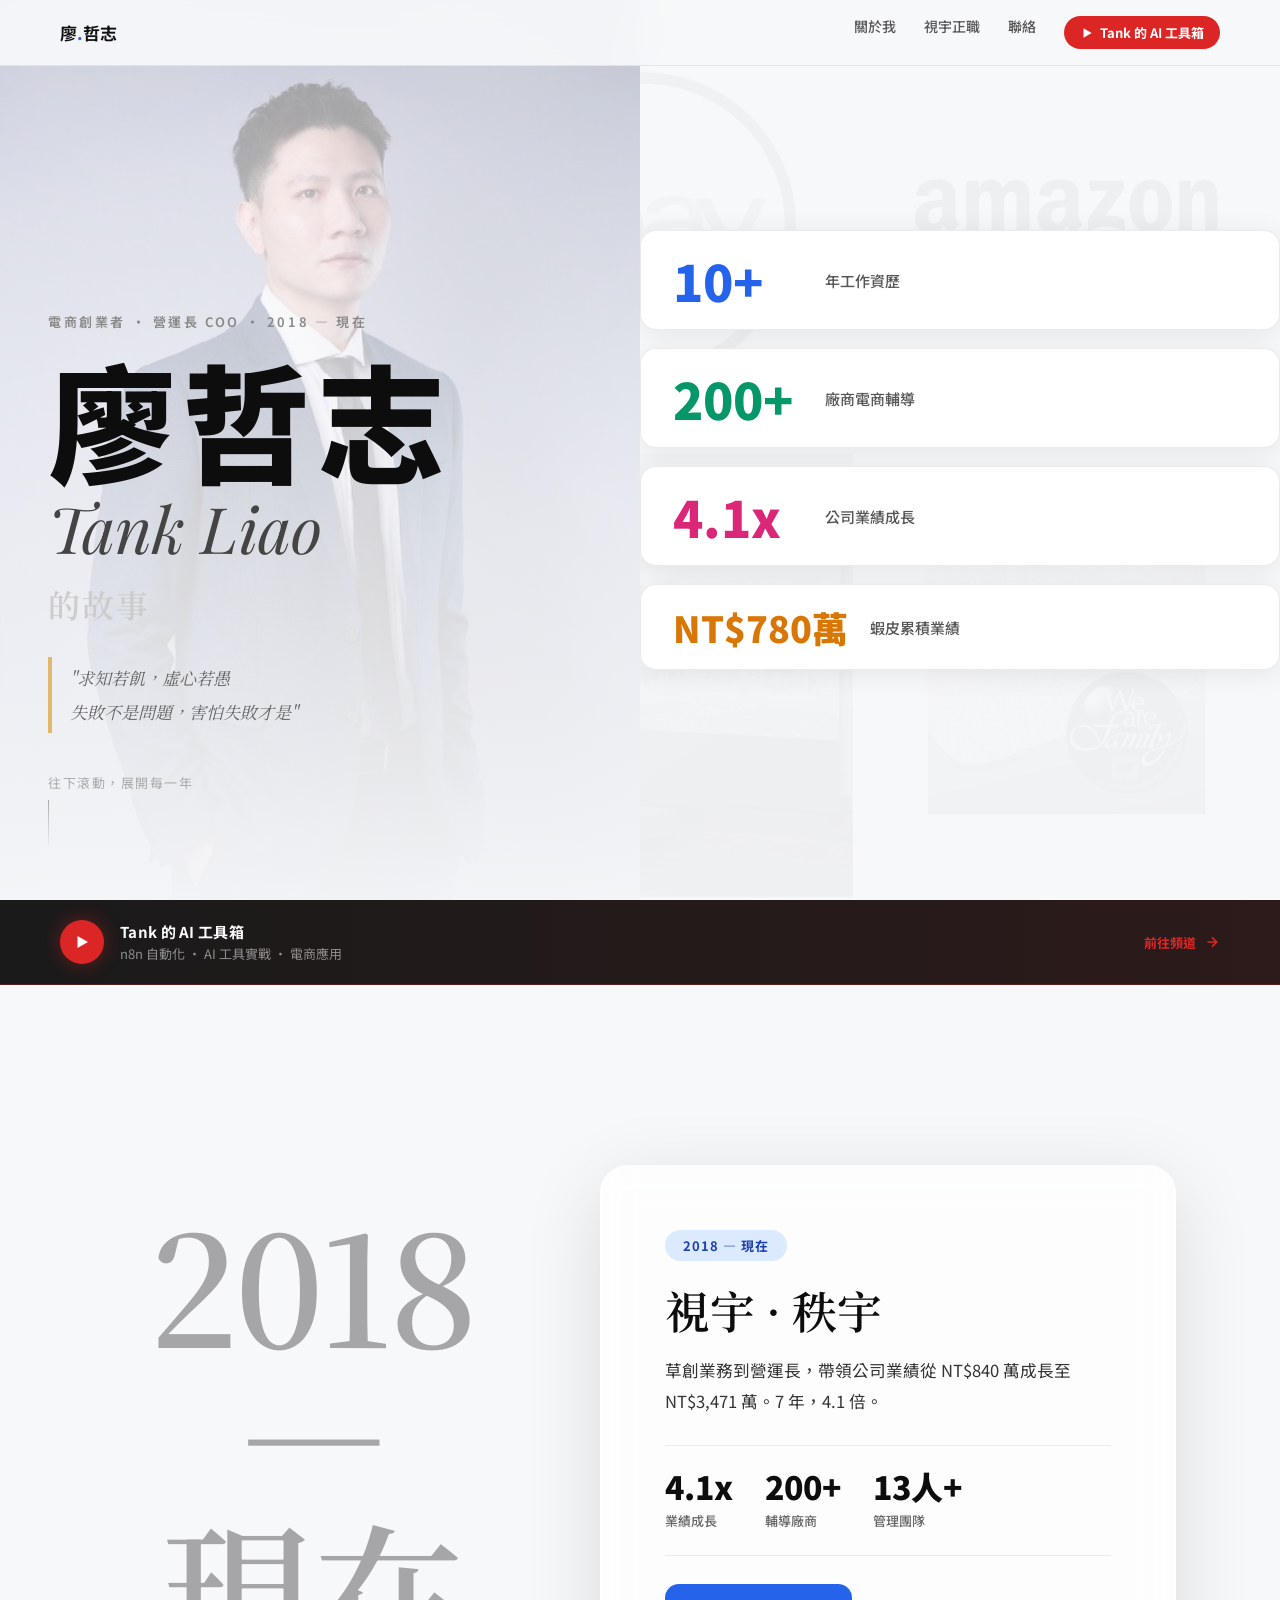
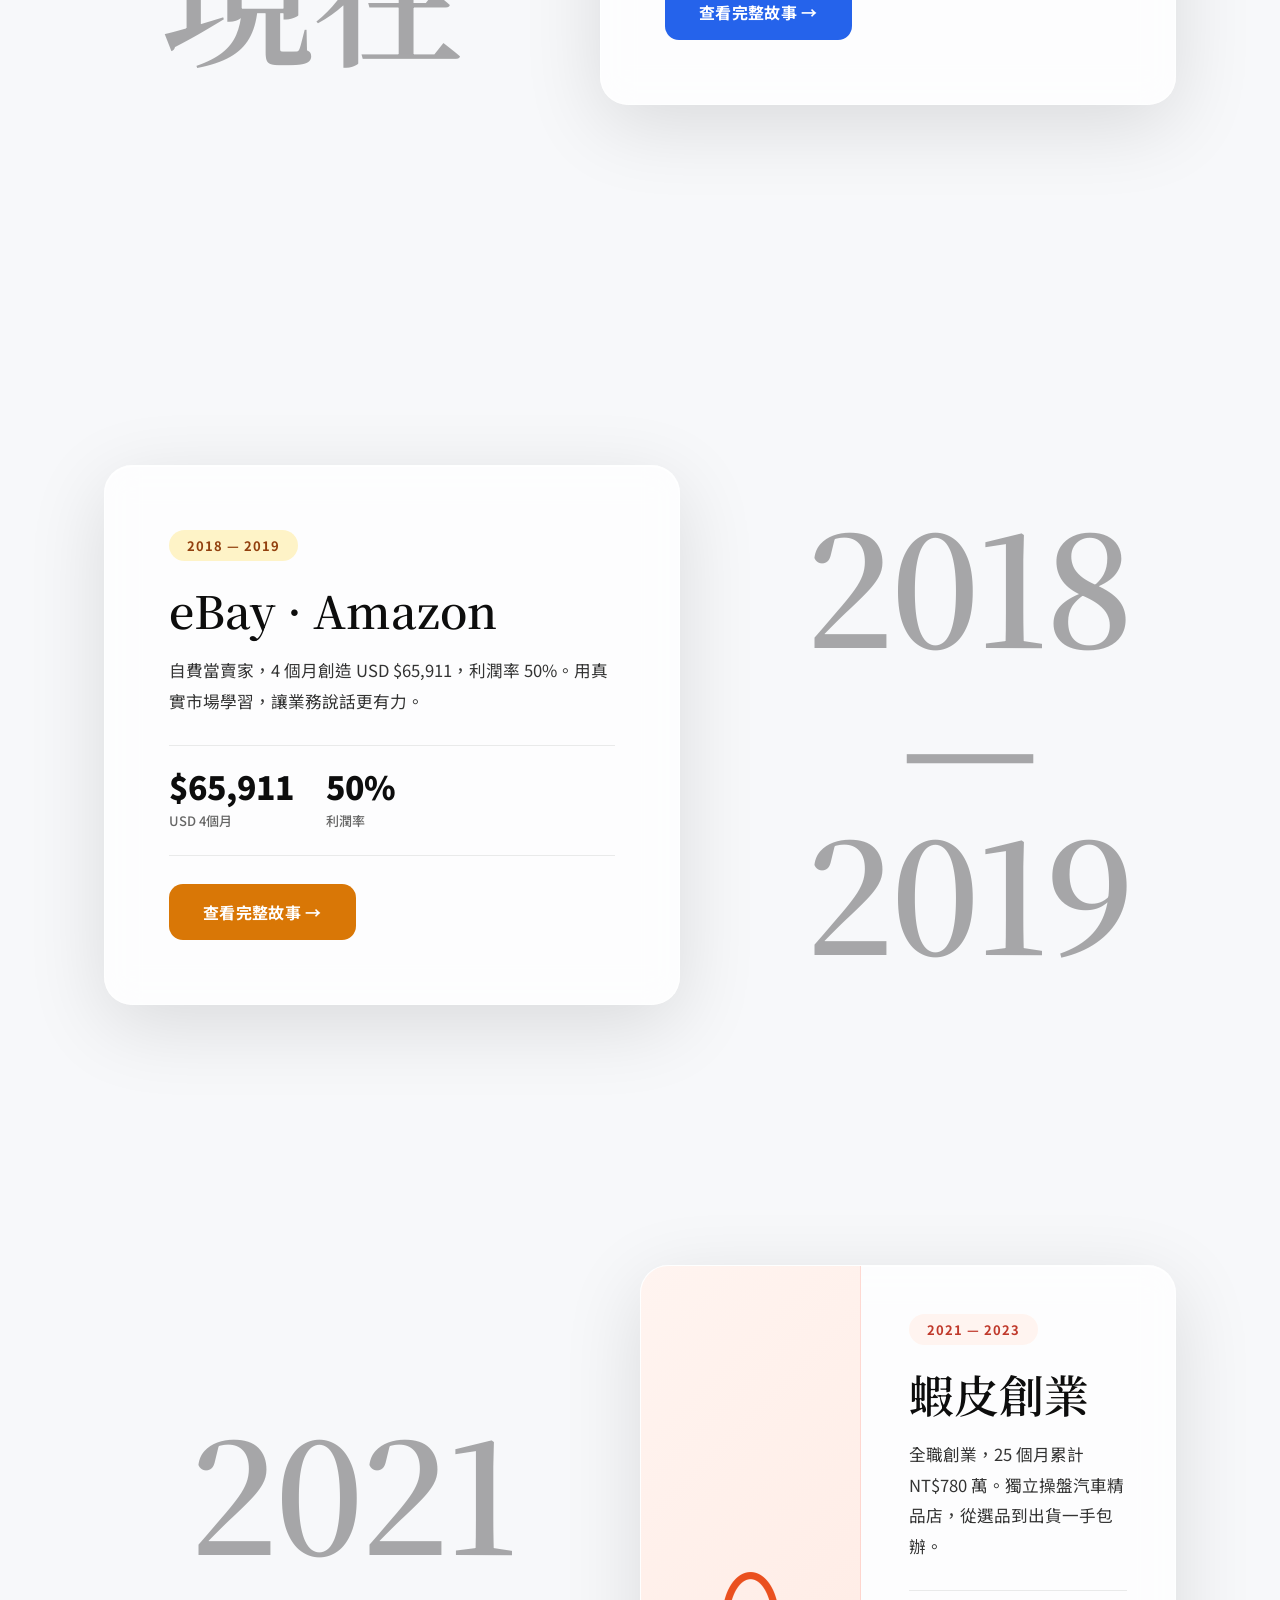
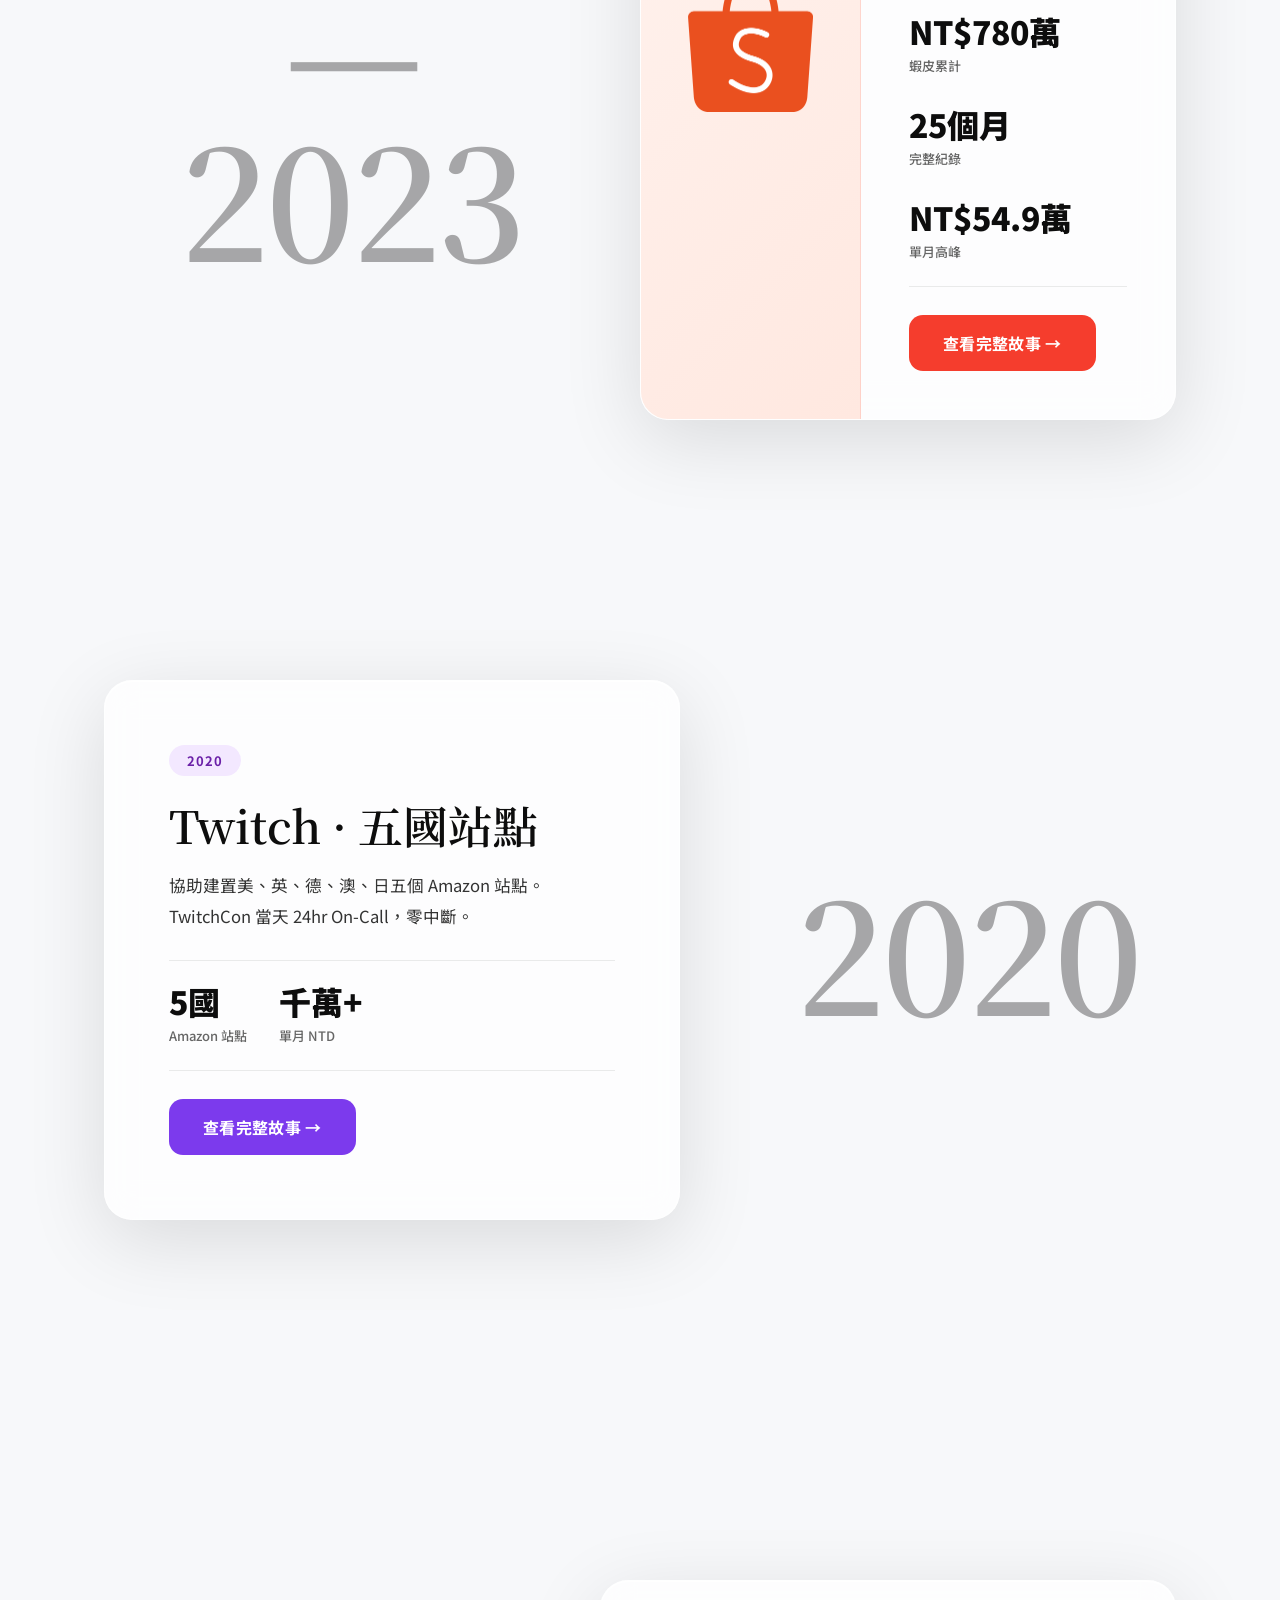
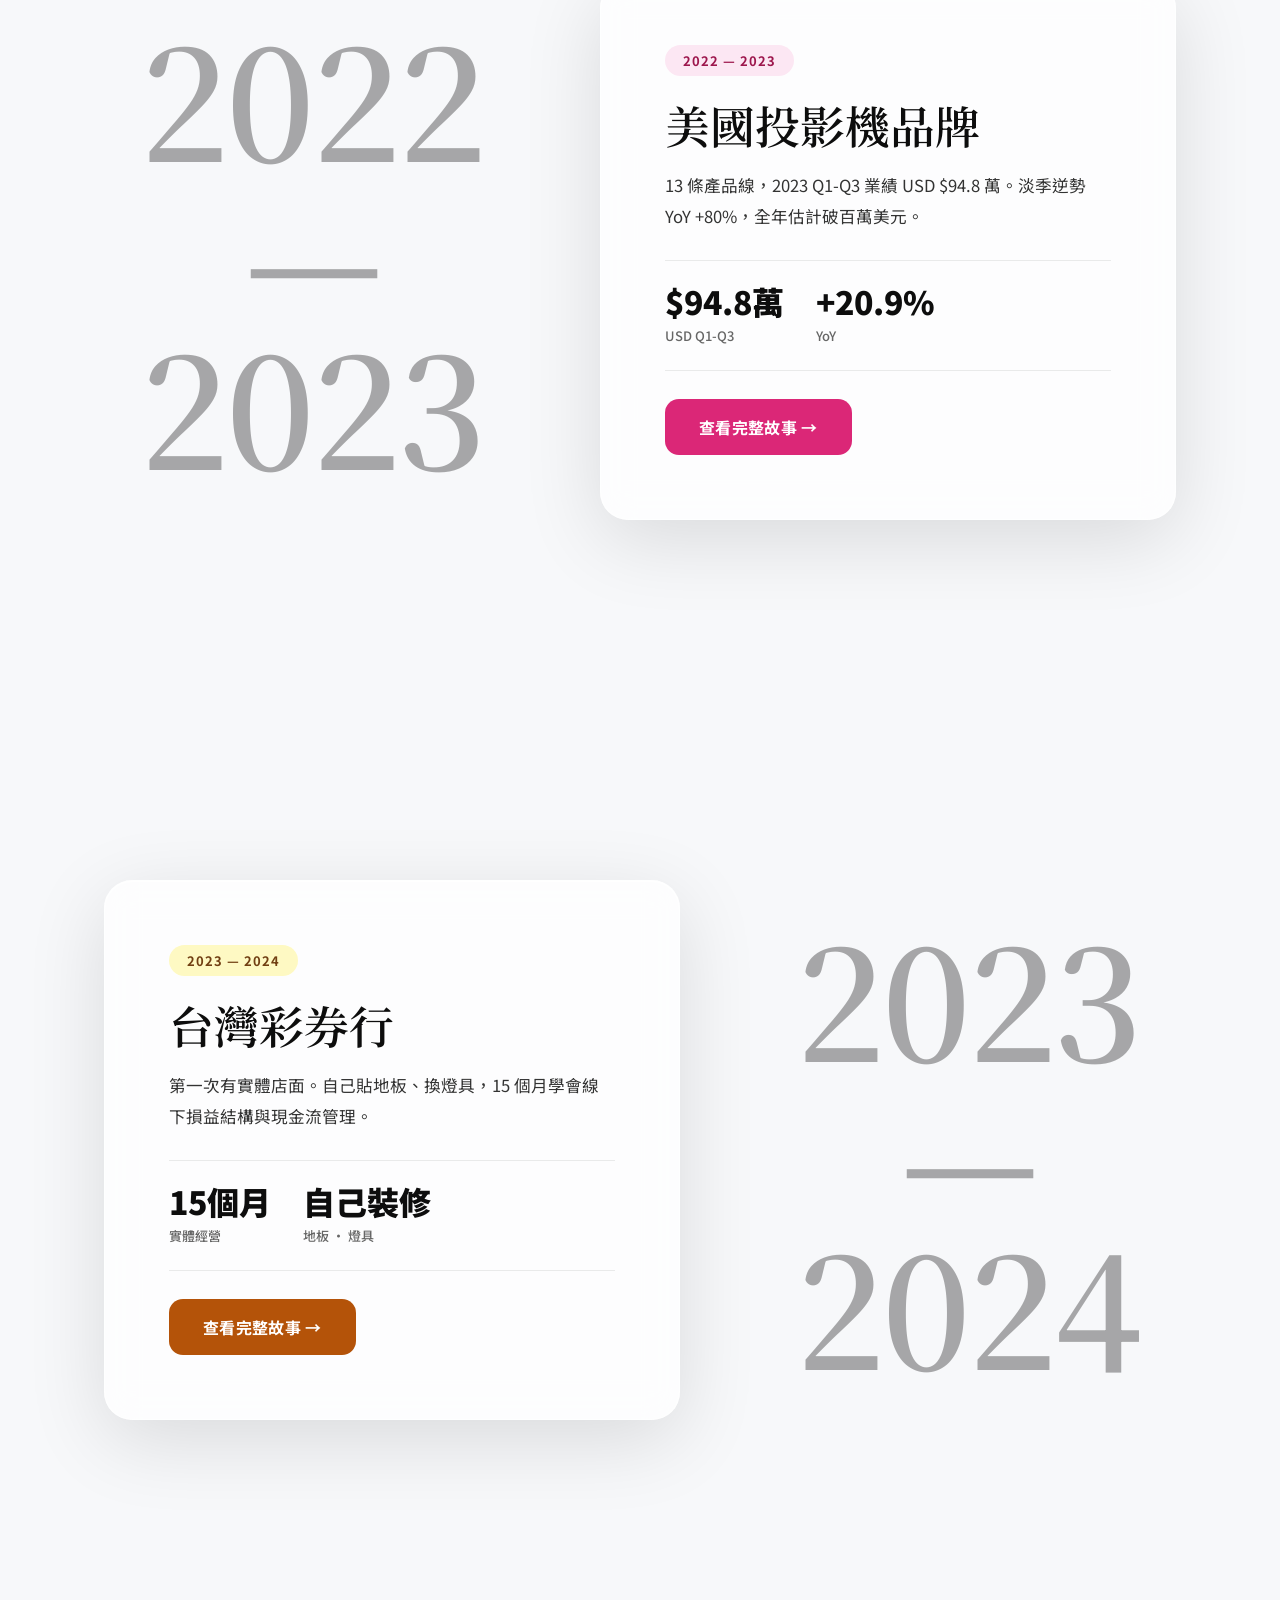
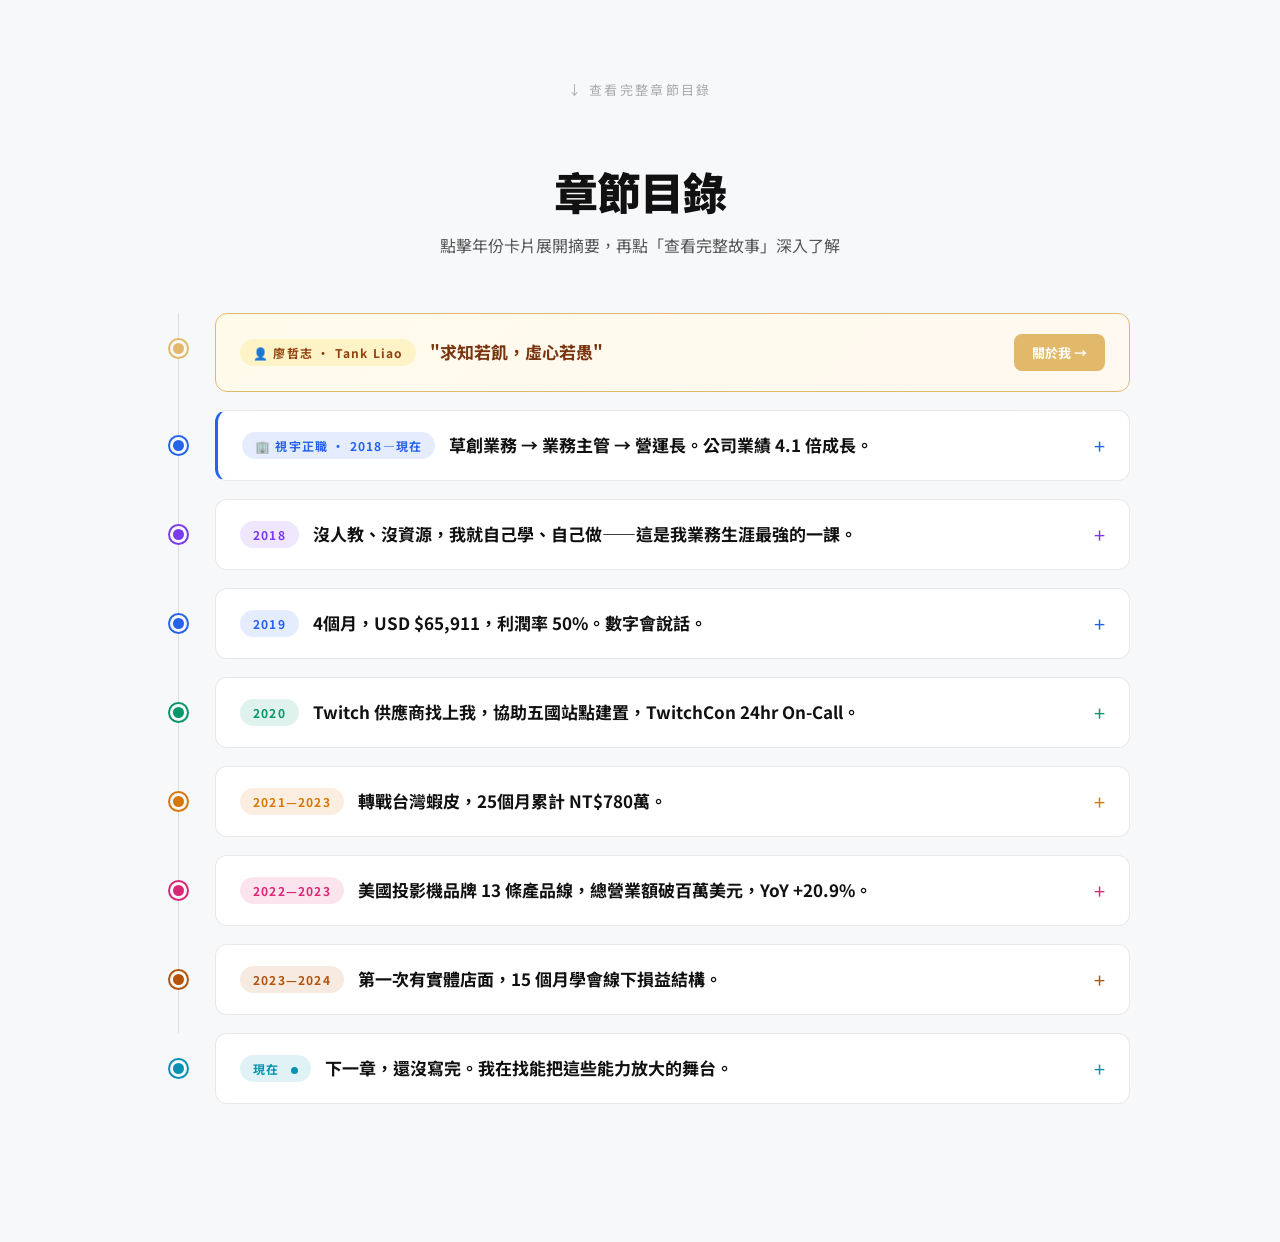
==== commit 717ef27b: "Restore profile photo on homepage hero" ====
--- a/index.html
+++ b/index.html
@@ -30,8 +30,11 @@
 .fg{position:relative;z-index:1;}
 
 /* HERO */
-.hero{min-height:100vh;display:grid;grid-template-columns:1fr 1fr;align-items:center;padding:120px 8% 80px;gap:60px;}
-.hl{}
+.hero{min-height:100vh;display:grid;grid-template-columns:1fr 1fr;align-items:center;padding:0;gap:0;}
+.hl{position:relative;height:100vh;overflow:hidden;background:#F7F8FA;}
+.hl-photo{width:100%;height:100%;object-fit:cover;object-position:center top;display:block;opacity:0.45;}
+.hl-overlay{position:absolute;inset:0;background:linear-gradient(to bottom,rgba(247,248,250,0.15) 0%,rgba(247,248,250,0.7) 60%,rgba(247,248,250,0.95) 100%);}
+.hl-text{position:absolute;bottom:52px;left:48px;right:48px;}
 .eyebrow{font-size:13px;font-weight:600;letter-spacing:.2em;text-transform:uppercase;color:#888;margin-bottom:24px;}
 .name-zh{font-family:'Noto Sans TC',sans-serif;font-size:clamp(4rem,10vw,8rem);font-weight:900;color:#0d0d0d;letter-spacing:.05em;line-height:1;margin-bottom:10px;}
 .name-en{font-family:'Playfair Display',serif;font-style:italic;font-size:clamp(2rem,5vw,4rem);font-weight:400;color:#444;margin-bottom:18px;line-height:1.1;}
@@ -120,8 +123,10 @@
 
 @media(max-width:900px){
   .snav{padding:14px 20px;}.snav-links{display:none;}
-  .hero{grid-template-columns:1fr;padding:80px 6% 60px;gap:40px;}
-  .hr{flex-direction:row;flex-wrap:wrap;}
+  .hero{grid-template-columns:1fr;padding:0;gap:0;}
+  .hl{height:60vh;}
+  .hl-text{bottom:32px;left:24px;right:24px;}
+  .hr{flex-direction:row;flex-wrap:wrap;padding:32px 6% 60px;}
   .sc{flex:1;min-width:140px;padding:16px 20px;}
   .sv{font-size:clamp(24px,5vw,36px);min-width:auto;}
   .ss{grid-template-columns:1fr;padding:40px 5%;}
@@ -190,12 +195,16 @@
 
   <section class="hero" id="hero">
     <div class="hl">
-      <div class="eyebrow">電商創業者 · 營運長 COO · 2018 — 現在</div>
-      <div class="name-zh">廖哲志</div>
-      <div class="name-en">Tank Liao</div>
-      <div class="subtitle">的故事</div>
-      <div class="quote">"求知若飢，虛心若愚<br>失敗不是問題，害怕失敗才是"</div>
-      <div class="shint"><span>往下滾動，展開每一年</span><div class="sline"></div></div>
+      <img class="hl-photo" src="images/profile-photo.jpg" alt="廖哲志 Tank Liao">
+      <div class="hl-overlay"></div>
+      <div class="hl-text">
+        <div class="eyebrow">電商創業者 · 營運長 COO · 2018 — 現在</div>
+        <div class="name-zh">廖哲志</div>
+        <div class="name-en">Tank Liao</div>
+        <div class="subtitle">的故事</div>
+        <div class="quote">"求知若飢，虛心若愚<br>失敗不是問題，害怕失敗才是"</div>
+        <div class="shint"><span>往下滾動，展開每一年</span><div class="sline"></div></div>
+      </div>
     </div>
     <div class="hr">
       <div class="sc"><div class="sv" style="color:#2563eb">10+</div><div class="sl">年工作資歷</div></div>
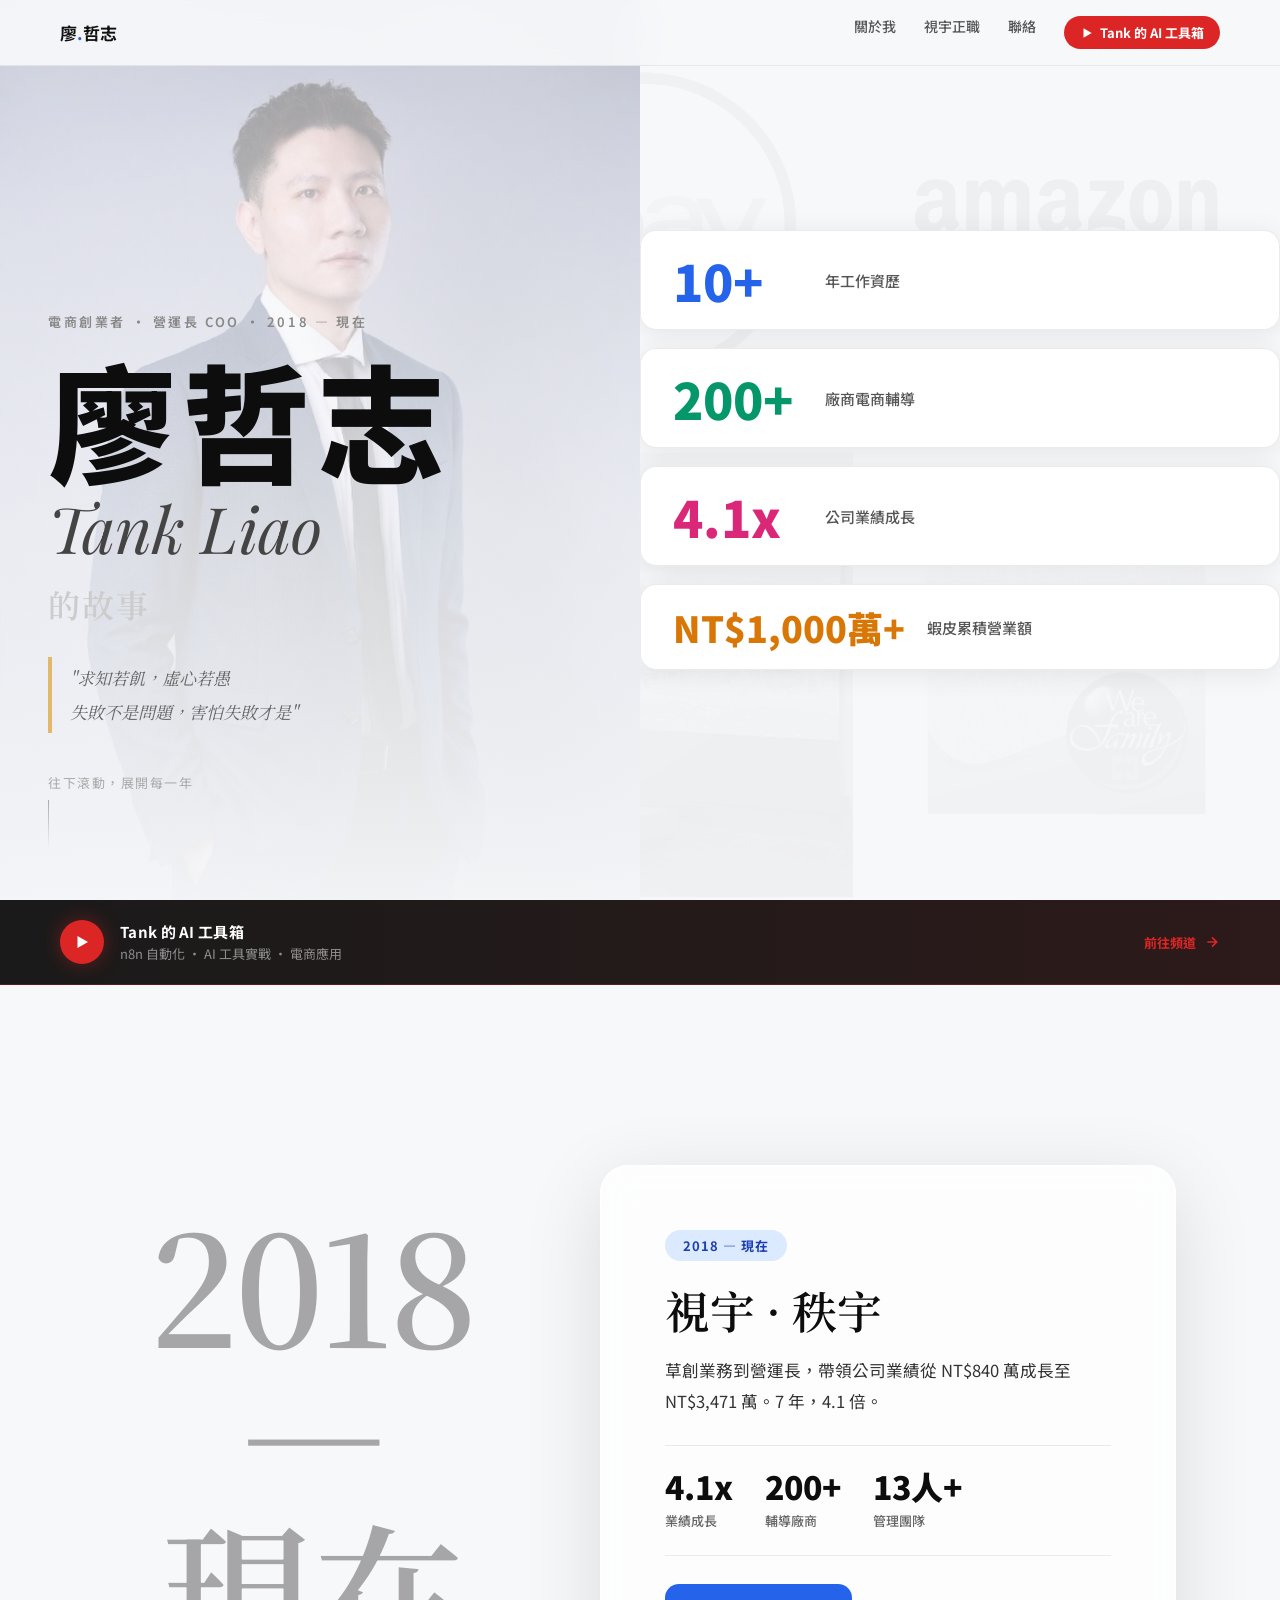
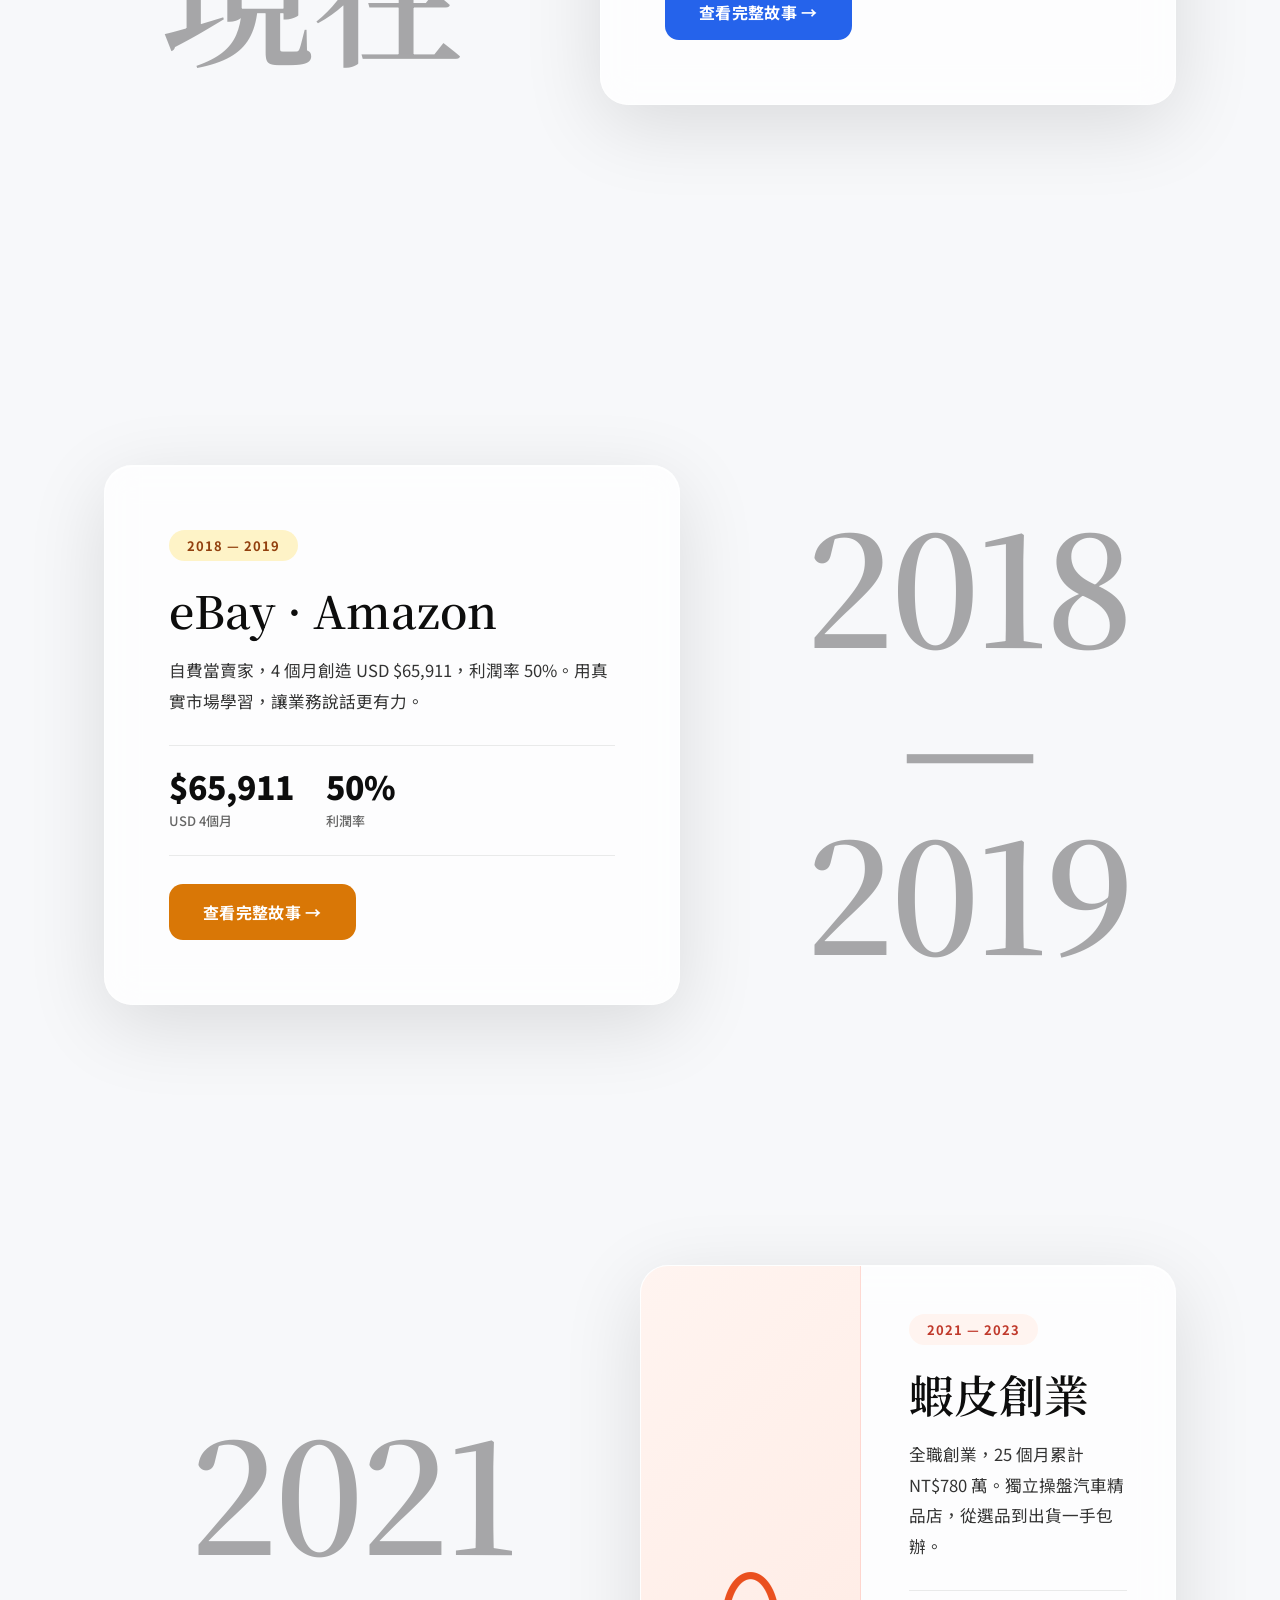
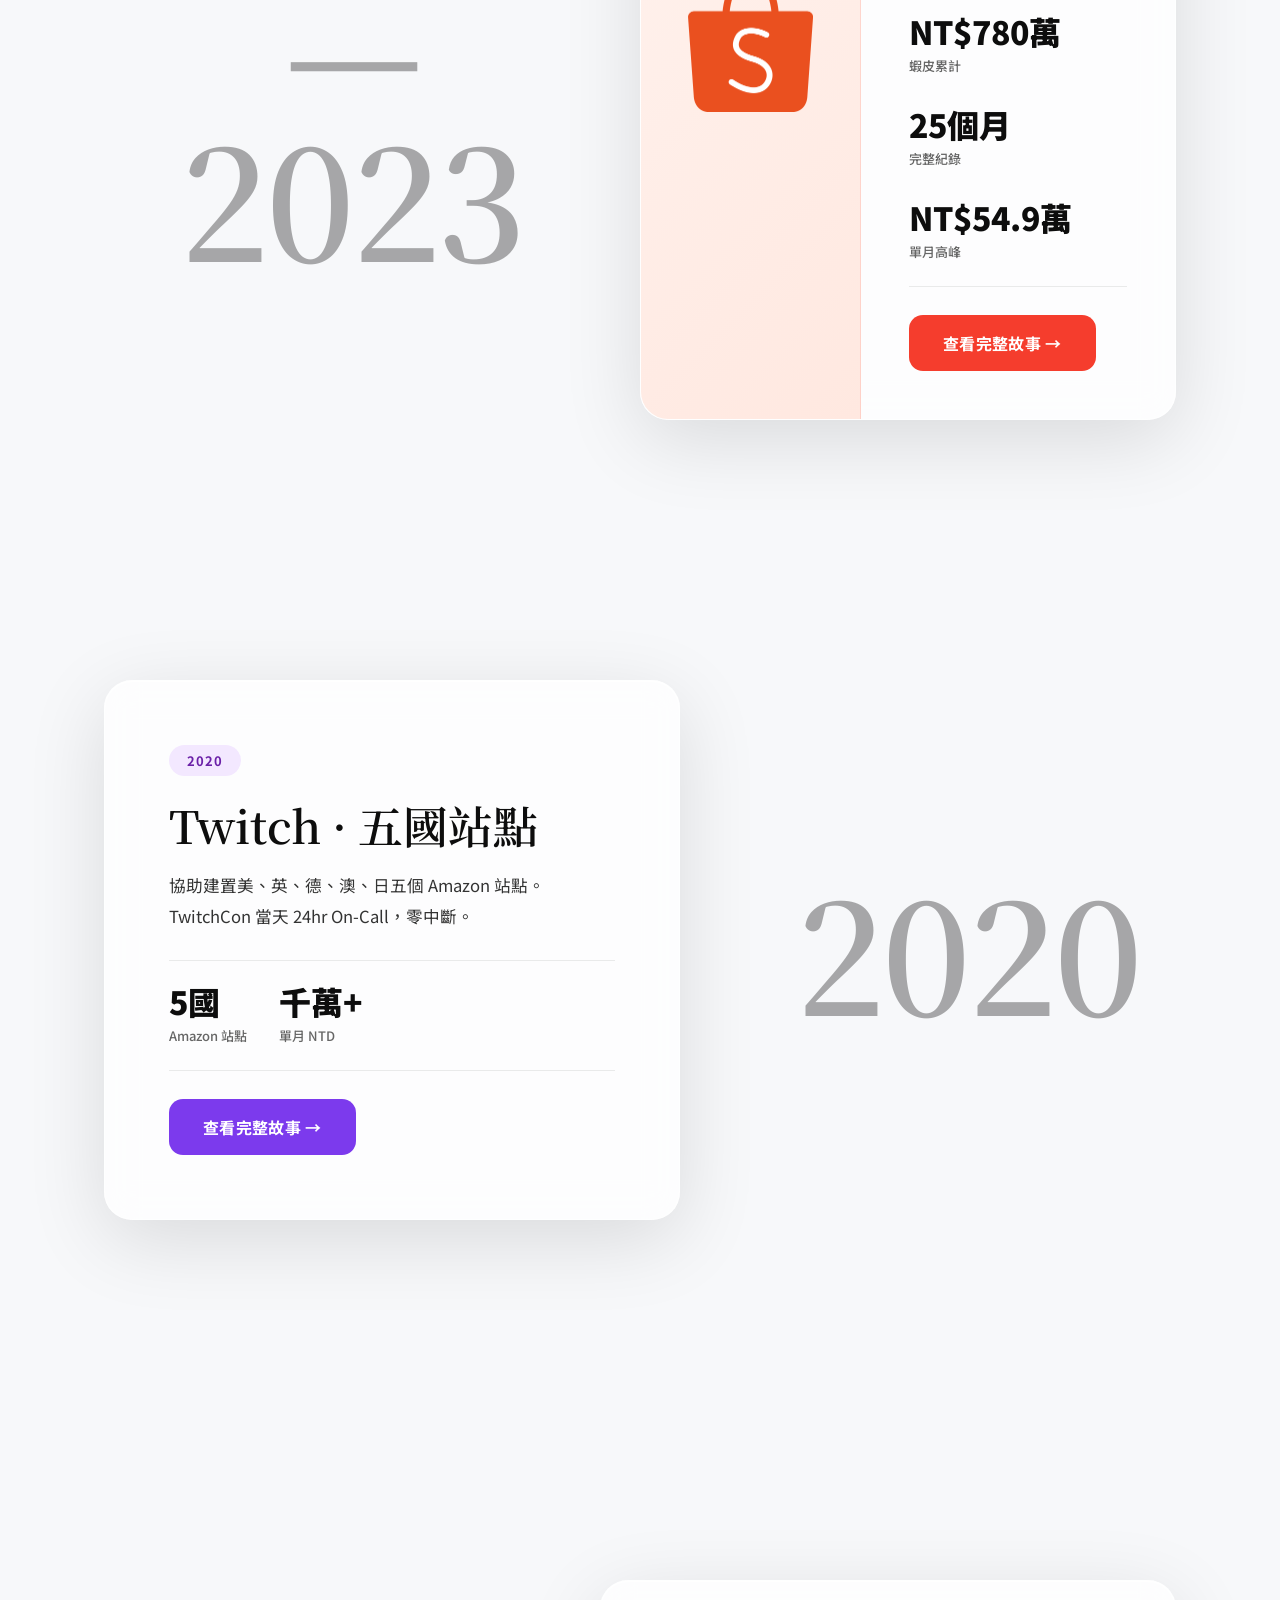
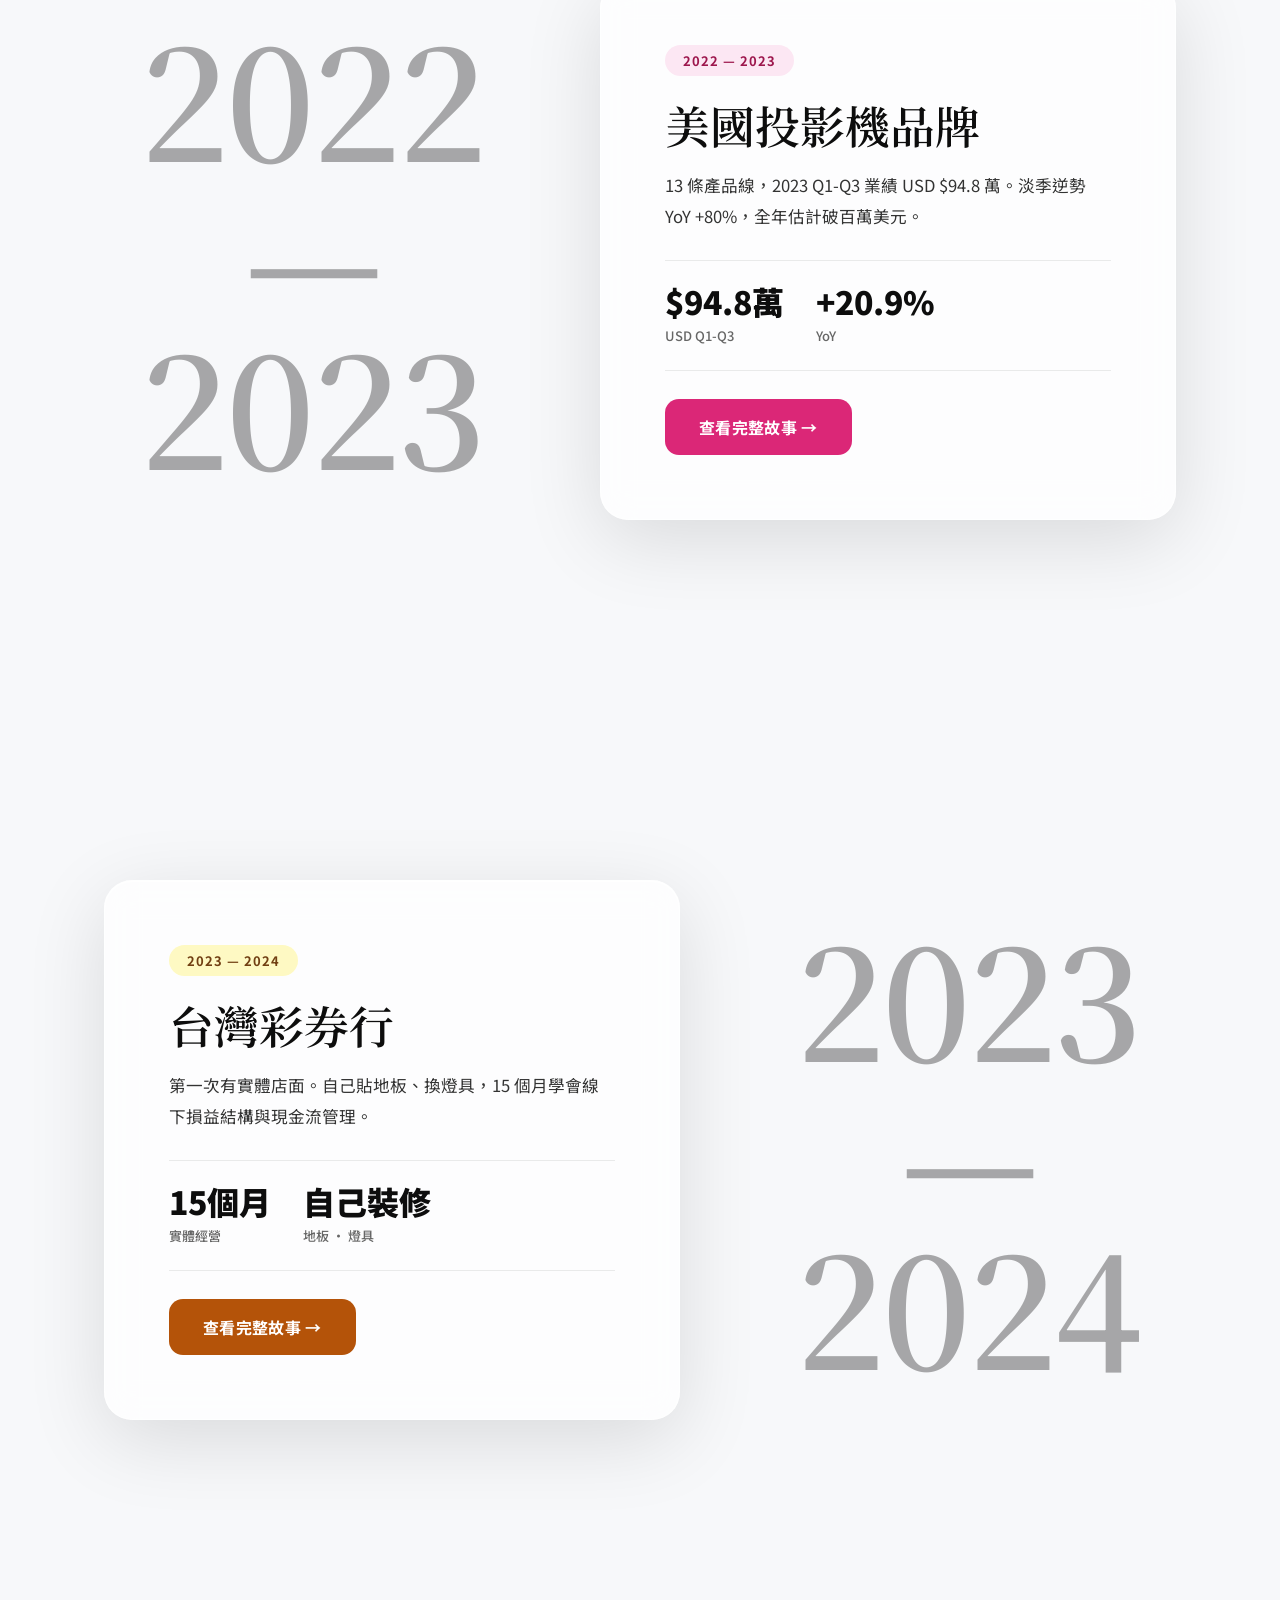
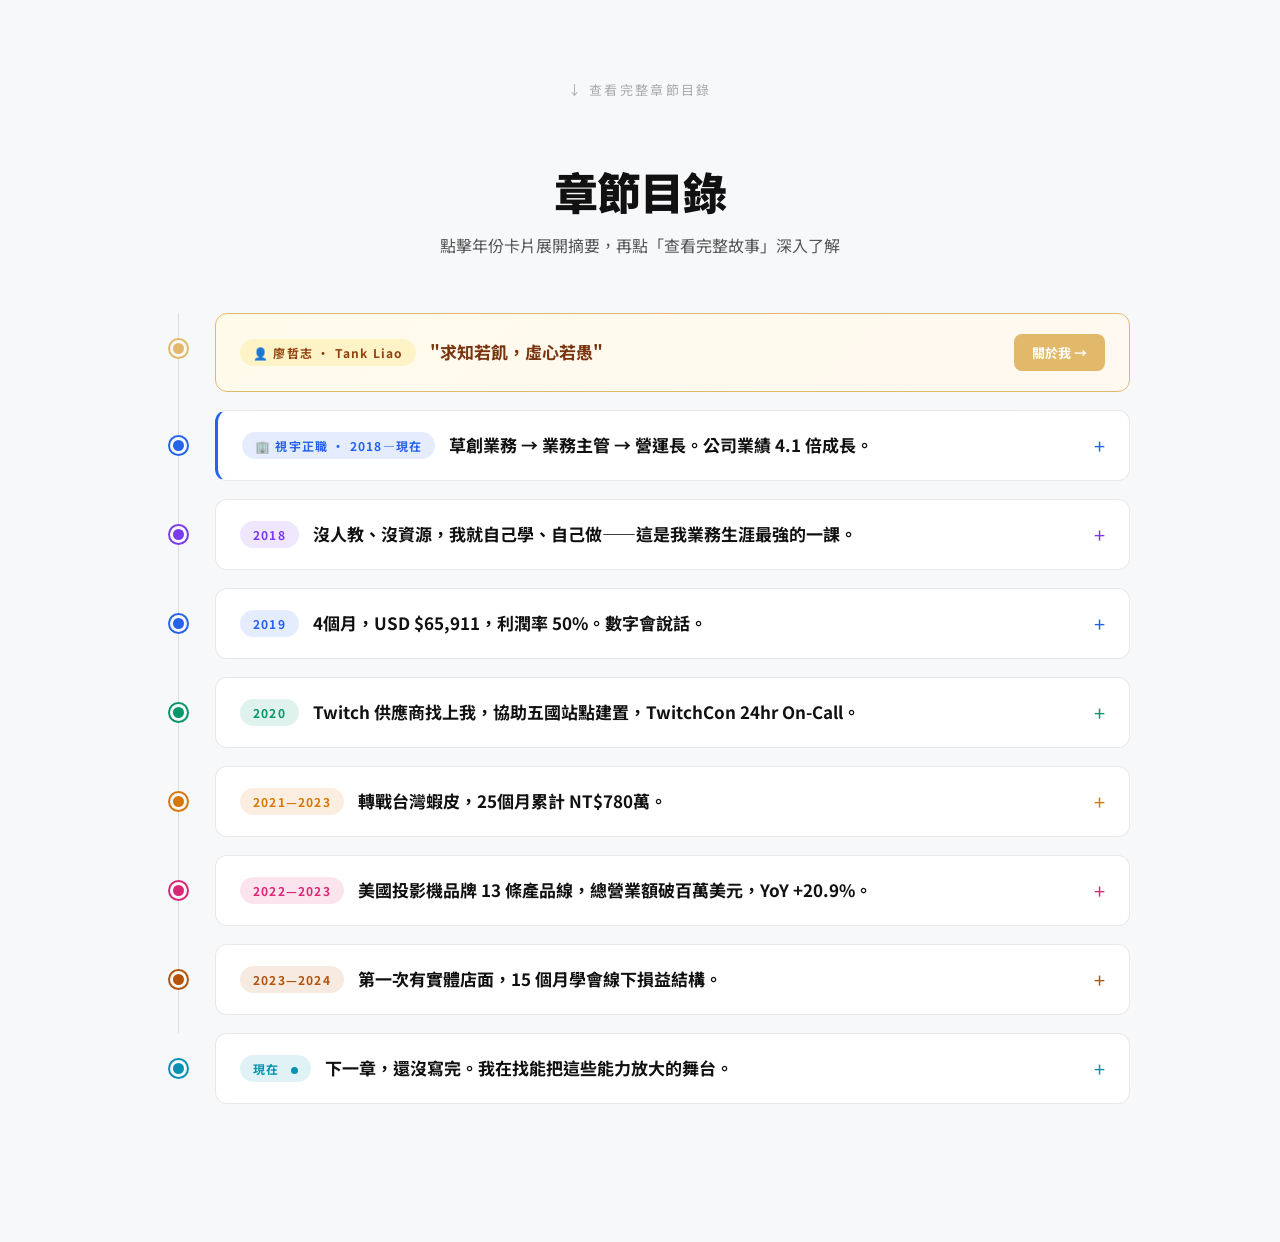
==== commit 9086df42: "Update cumulative Shopee revenue" ====
--- a/index.html
+++ b/index.html
@@ -210,7 +210,7 @@
       <div class="sc"><div class="sv" style="color:#2563eb">10+</div><div class="sl">年工作資歷</div></div>
       <div class="sc"><div class="sv" style="color:#059669">200+</div><div class="sl">廠商電商輔導</div></div>
       <div class="sc"><div class="sv" style="color:#db2777">4.1x</div><div class="sl">公司業績成長</div></div>
-      <div class="sc"><div class="sv" style="color:#d97706;font-size:clamp(22px,3vw,36px)">NT$780萬</div><div class="sl">蝦皮累積業績</div></div>
+      <div class="sc"><div class="sv" style="color:#d97706;font-size:clamp(22px,3vw,36px)">NT$1,000萬+</div><div class="sl">蝦皮累積營業額</div></div>
     </div>
   </section>
 
